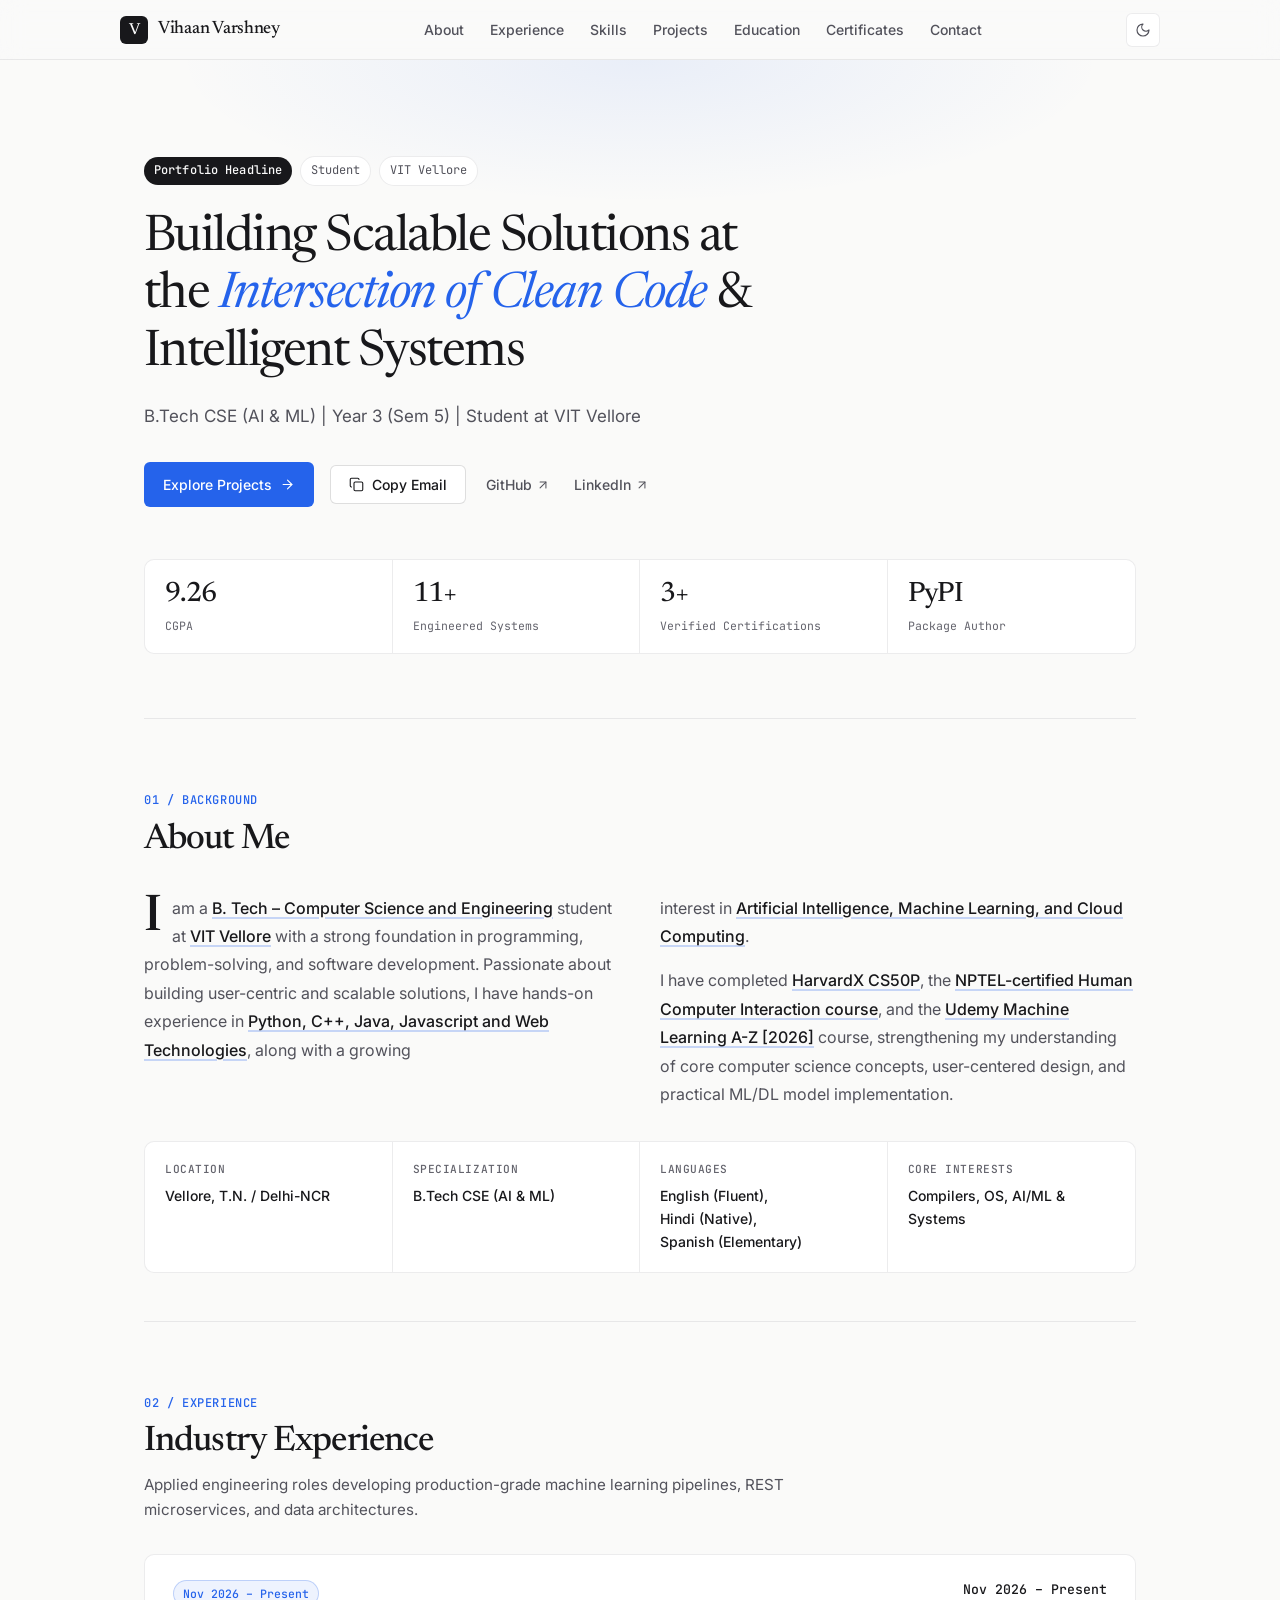
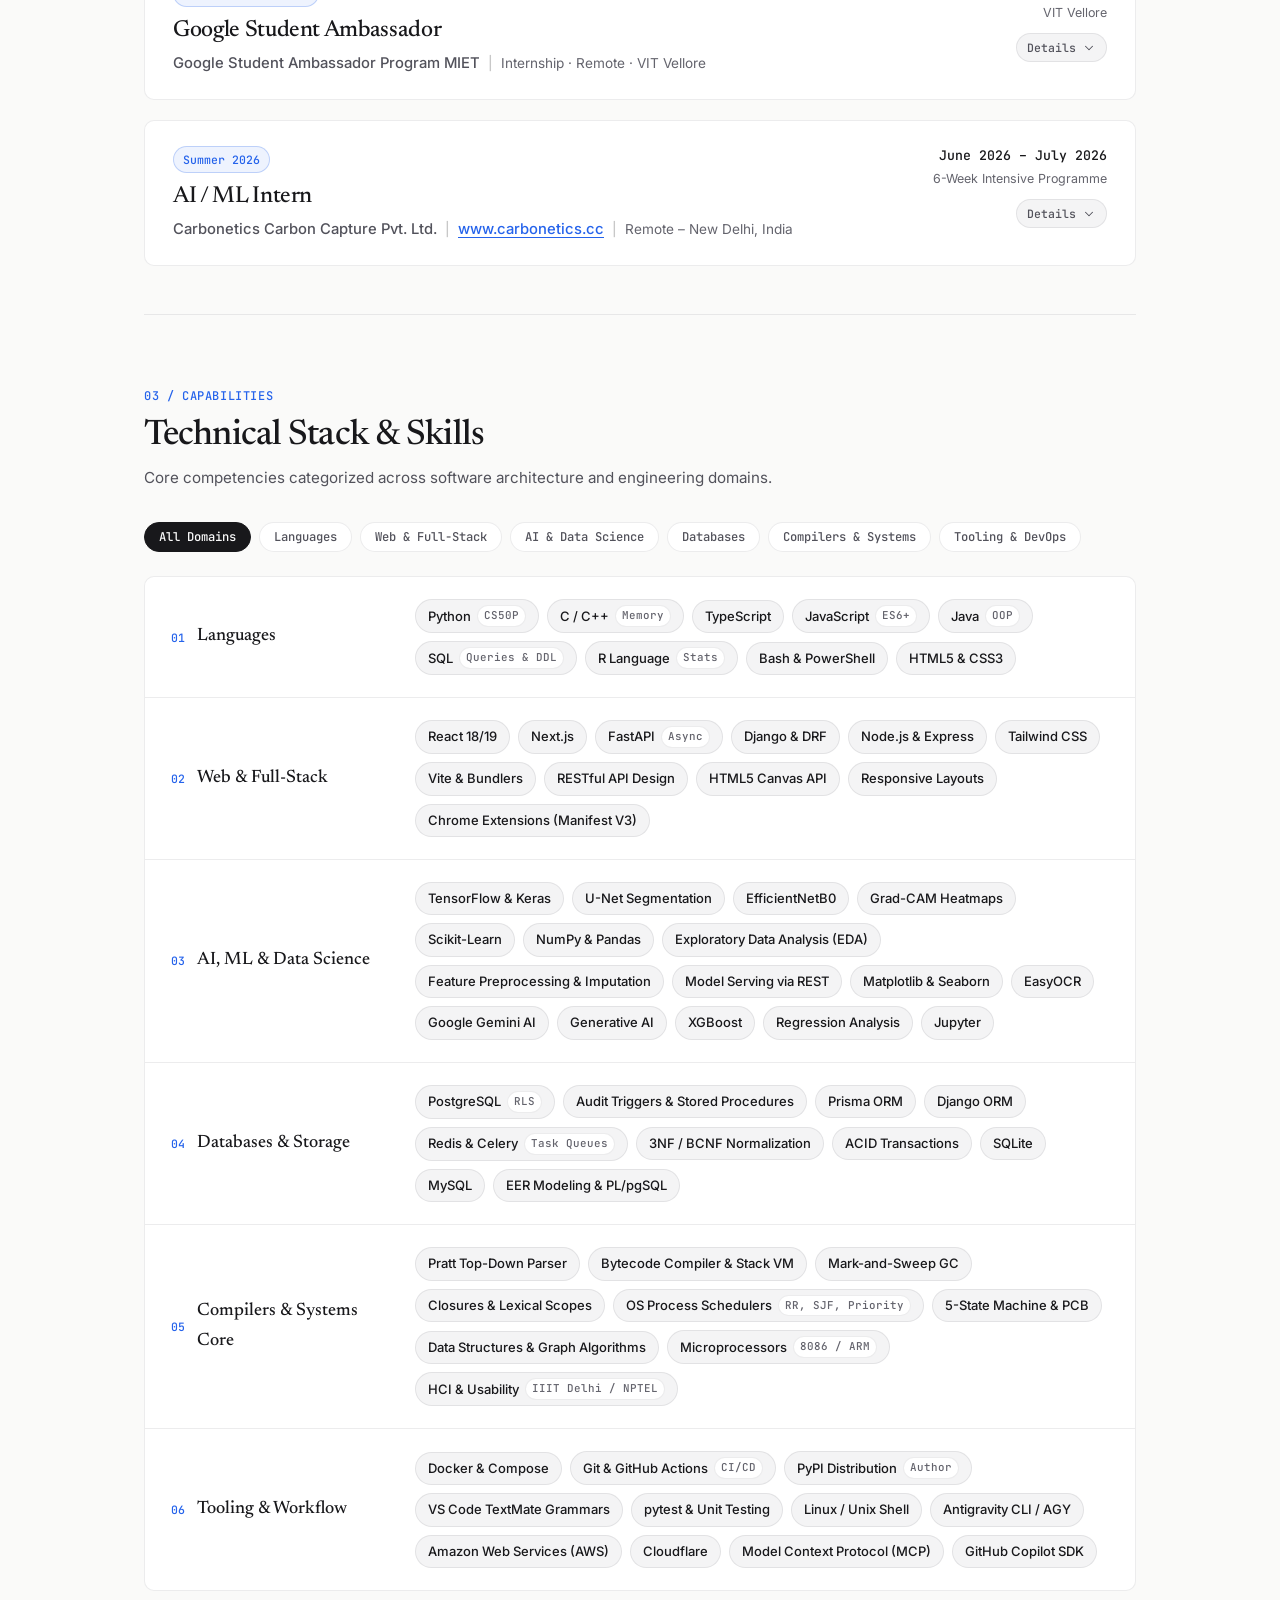
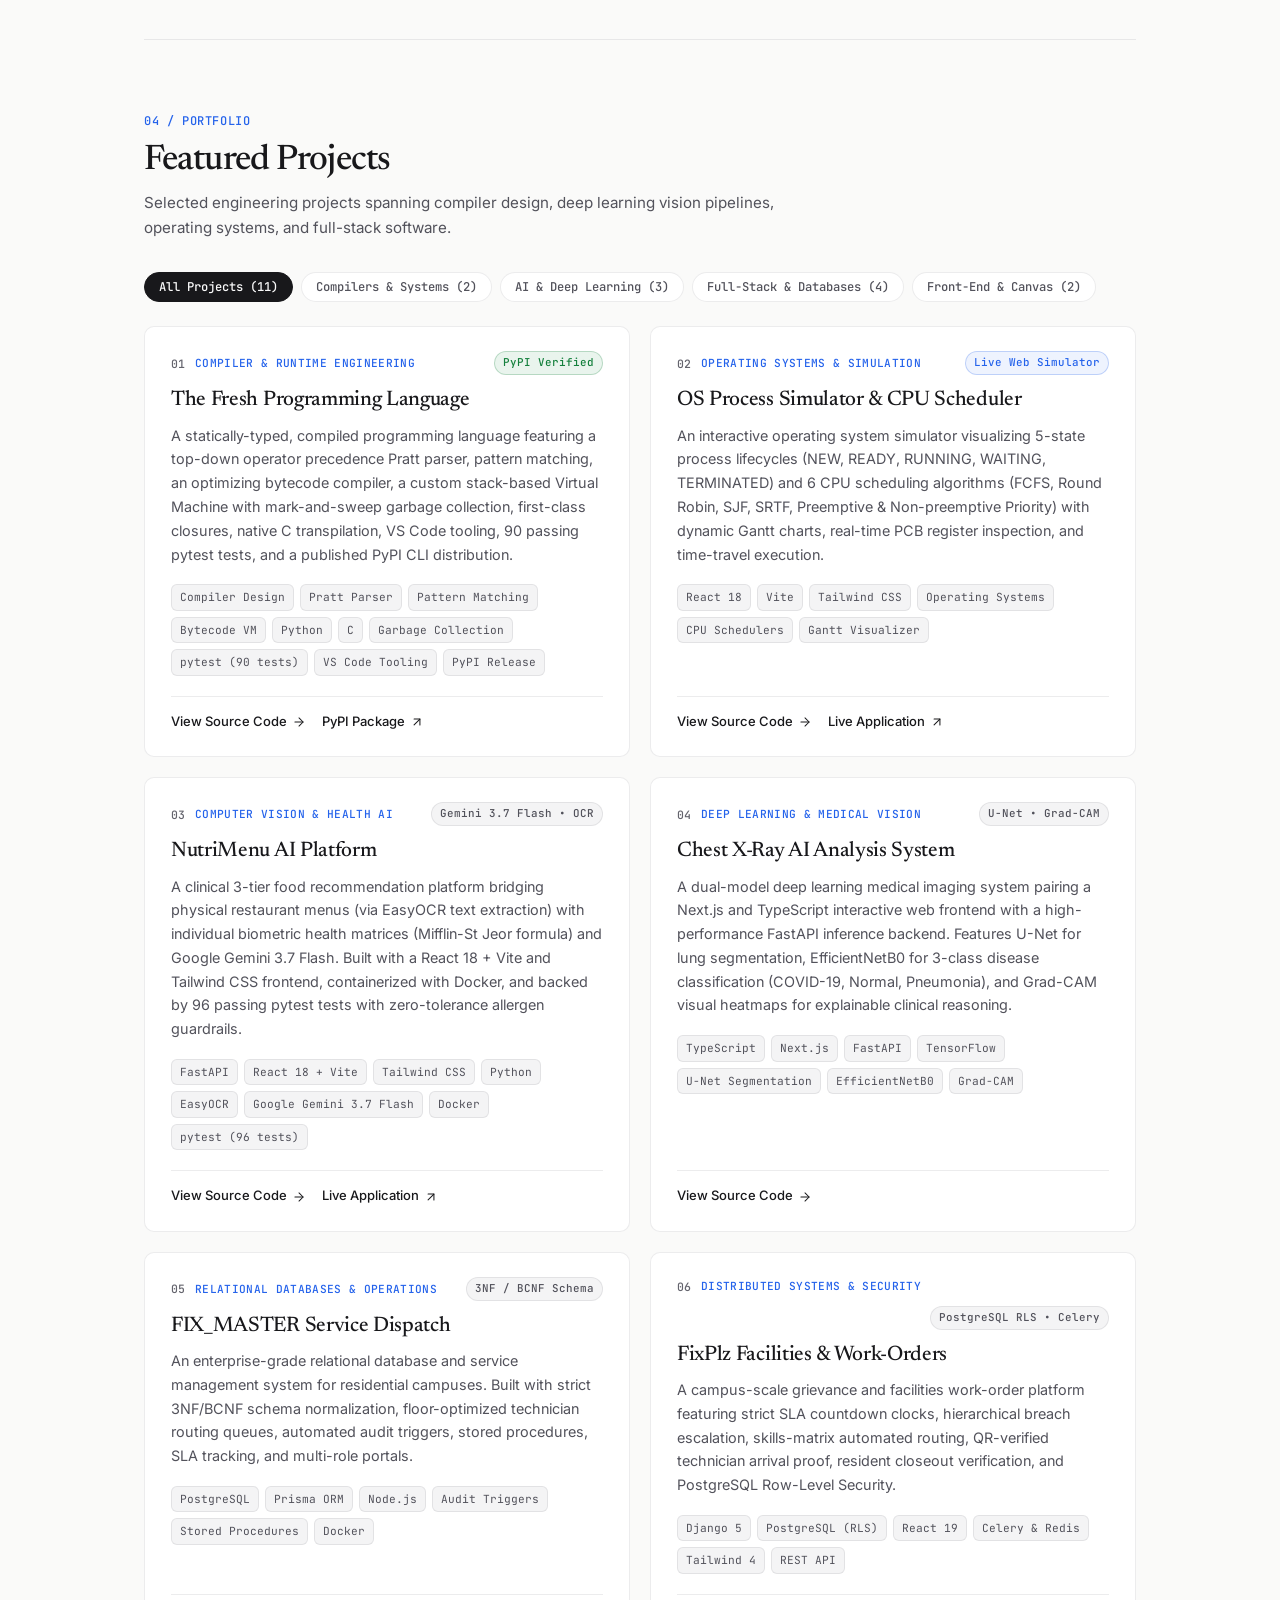
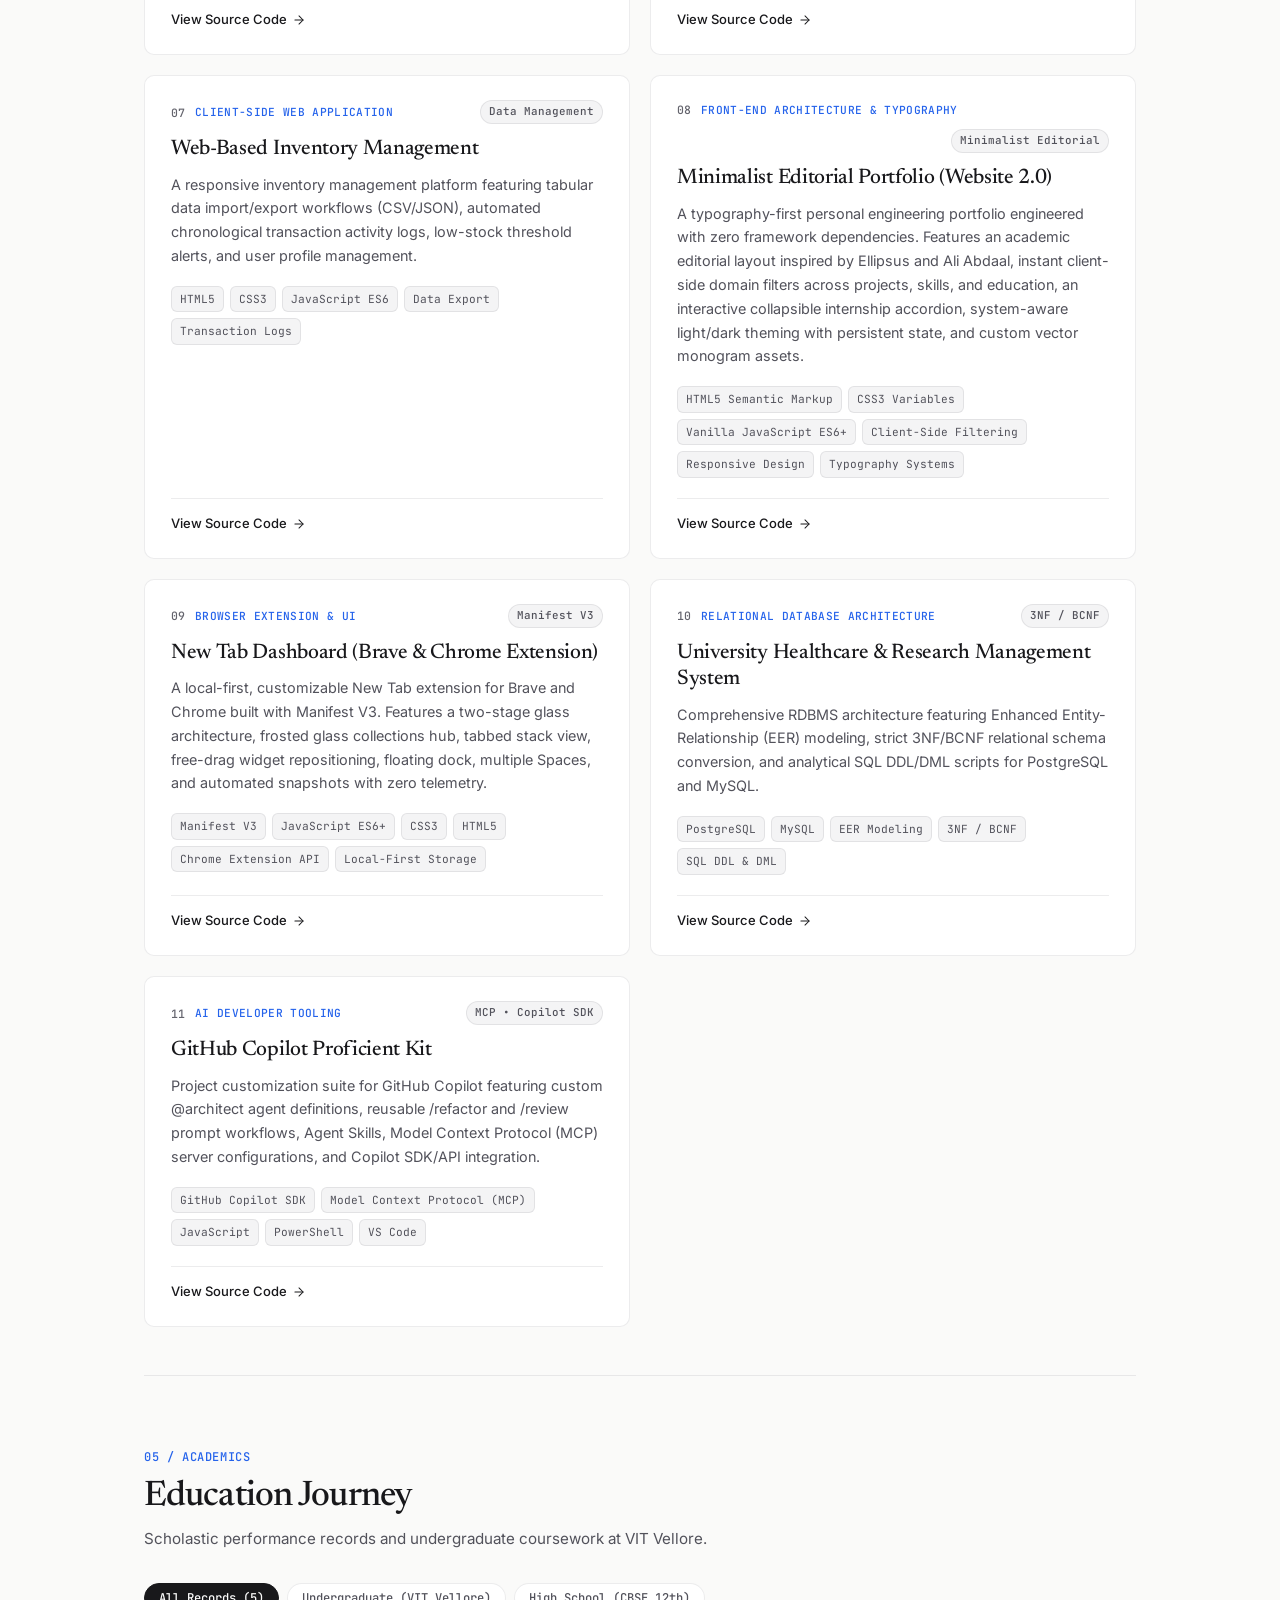
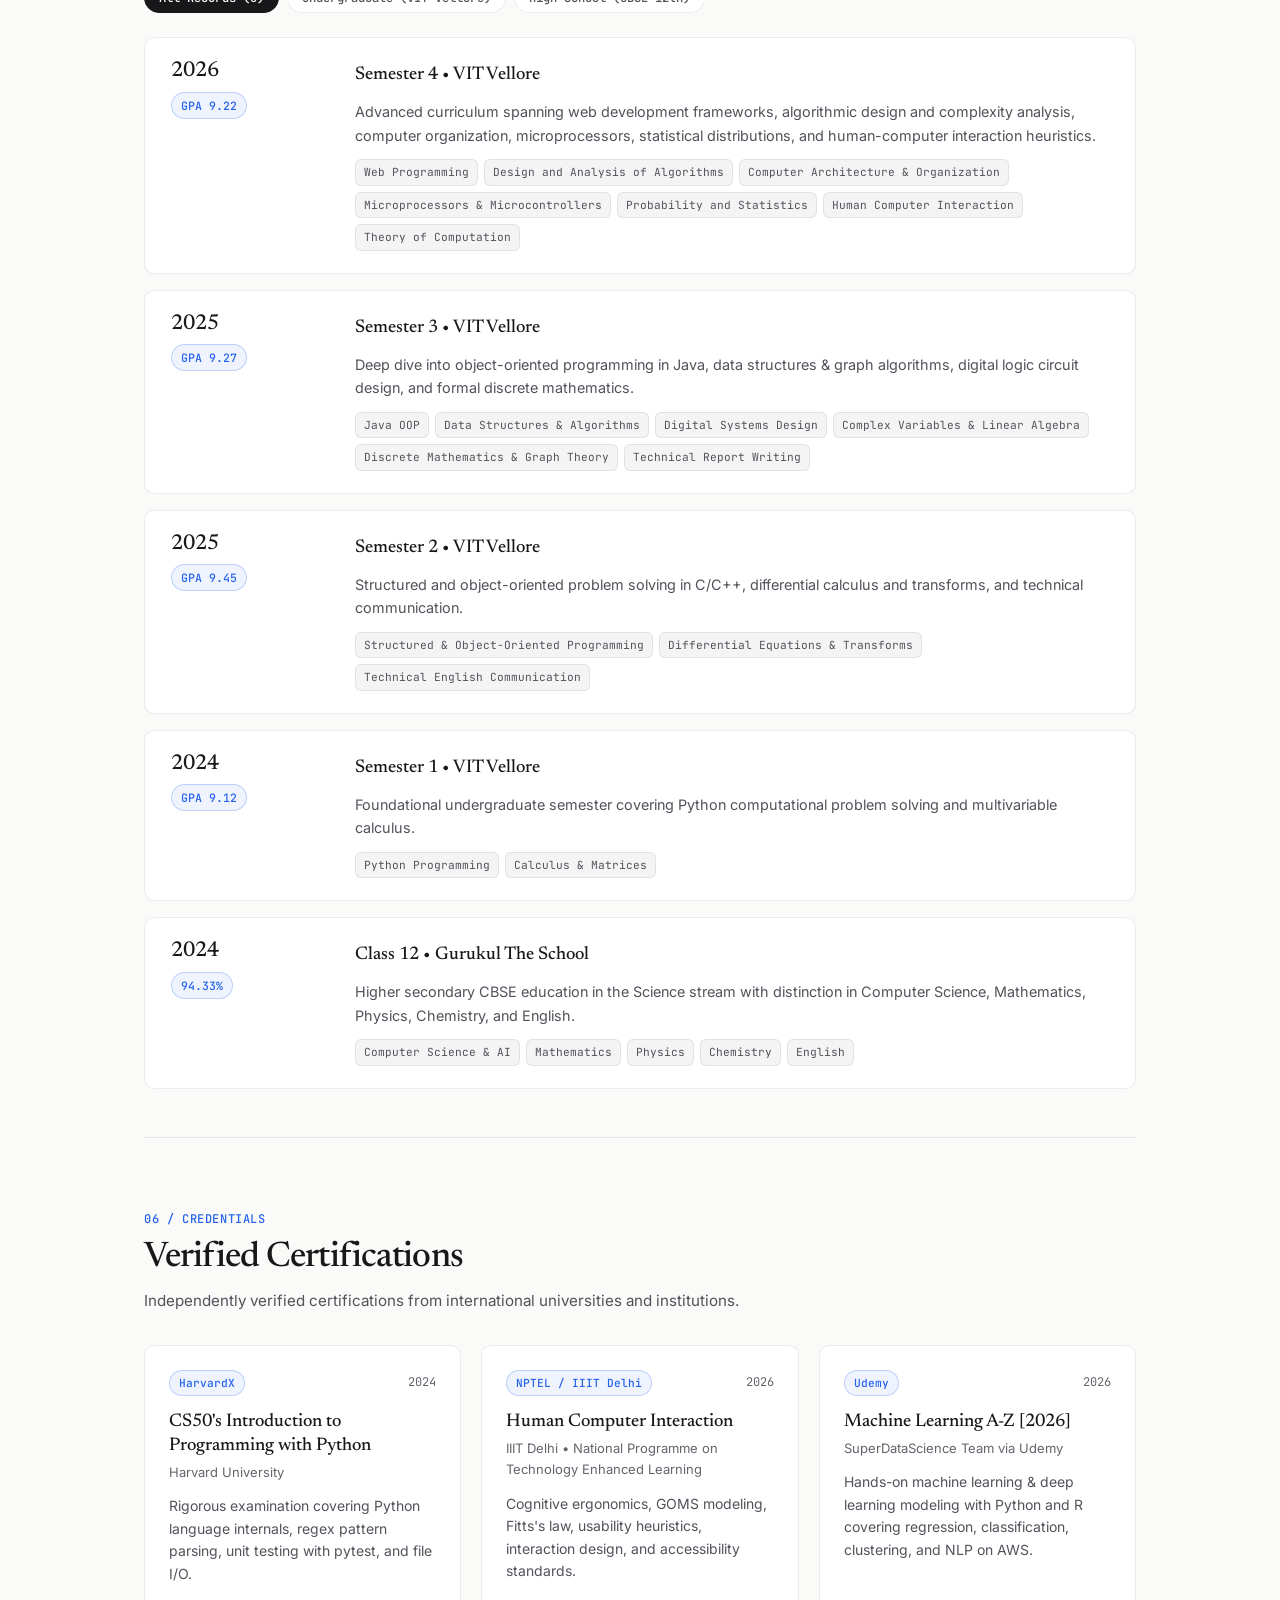
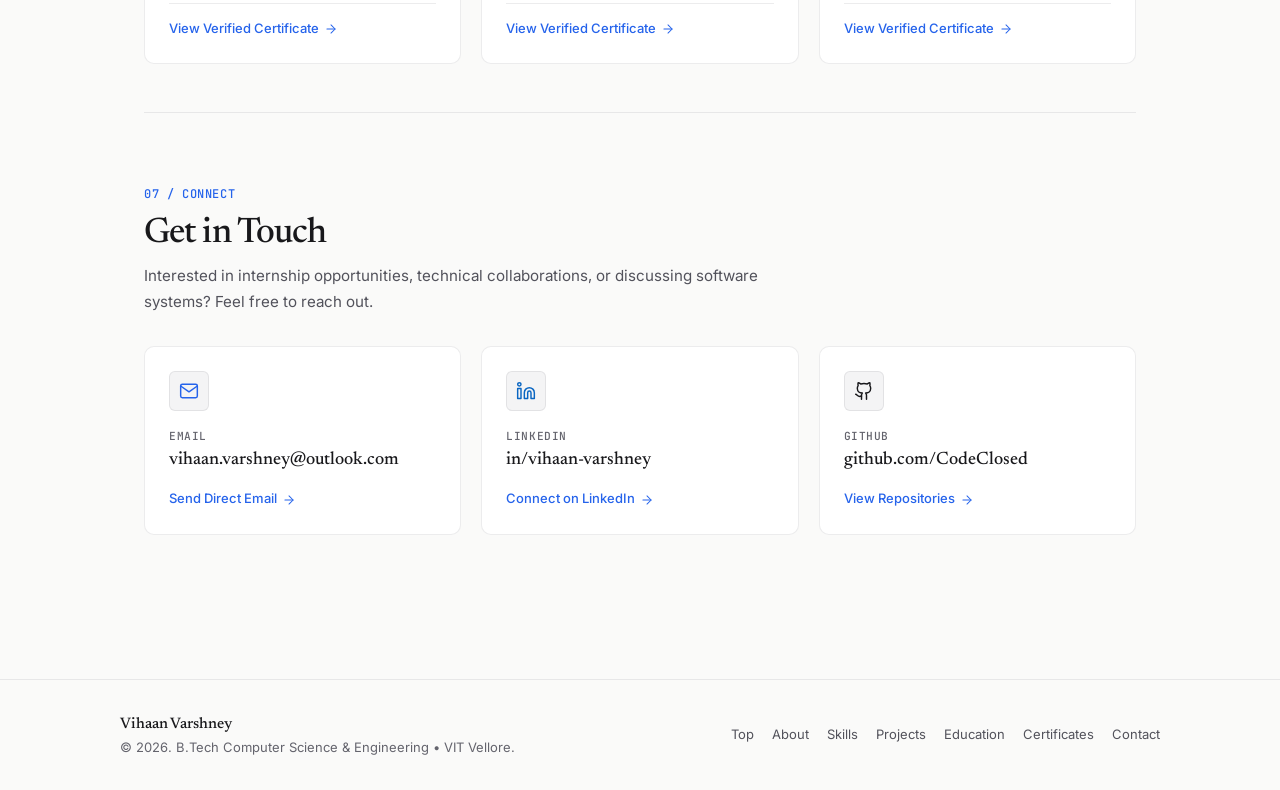
==== index.html @ 90eedfde "Update projects and skills from GitHub repository audit" ====
<!DOCTYPE html>
<html lang="en">

<head>
  <meta charset="UTF-8">
  <meta name="viewport" content="width=device-width, initial-scale=1.0">
  <title>Vihaan Varshney</title>
  <meta name="description"
    content="Personal portfolio of Vihaan Varshney, B.Tech CSE student at VIT Vellore. Highlighting compiler engineering, machine learning pipelines, operating system simulations, and full-stack software development.">
  <meta name="author" content="Vihaan Varshney">
  <meta name="theme-color" content="#fafaf9">
  <link rel="canonical" href="https://vihaanvarshney.com/">

  <!-- Open Graph / Twitter Metadata -->
  <meta property="og:type" content="website">
  <meta property="og:url" content="https://vihaanvarshney.com/">
  <meta property="og:site_name" content="Vihaan Varshney">
  <meta property="og:title" content="Vihaan Varshney">
  <meta property="og:description"
    content="Personal portfolio of Vihaan Varshney, B.Tech CSE student at VIT Vellore. Highlighting compiler engineering, machine learning pipelines, operating system simulations, and full-stack software development.">
  <meta name="twitter:card" content="summary">
  <meta name="twitter:title" content="Vihaan Varshney">
  <meta name="twitter:description"
    content="Personal portfolio of Vihaan Varshney, B.Tech CSE student at VIT Vellore. Highlighting compiler engineering, machine learning pipelines, operating system simulations, and full-stack software development.">

  <!-- Prevent theme flash before stylesheet loads -->
  <script>
    (function () {
      try {
        var saved = localStorage.getItem('vv_editorial_theme');
        var theme = saved || (window.matchMedia('(prefers-color-scheme: dark)').matches ? 'dark' : 'light');
        document.documentElement.setAttribute('data-theme', theme);
        var meta = document.querySelector('meta[name="theme-color"]');
        if (meta) meta.setAttribute('content', theme === 'dark' ? '#09090b' : '#fafaf9');
      } catch (e) {
        document.documentElement.setAttribute('data-theme', 'light');
      }
    })();
  </script>

  <!-- Preconnect to Google Fonts -->
  <link rel="preconnect" href="https://fonts.googleapis.com">
  <link rel="preconnect" href="https://fonts.gstatic.com" crossorigin>
  <link
    href="https://fonts.googleapis.com/css2?family=Inter:wght@400;500;600&family=JetBrains+Mono:wght@400;500&family=Newsreader:ital,opsz,wght@0,6..72,400..500;1,6..72,400&display=swap"
    rel="stylesheet">

  <link rel="icon" type="image/svg+xml" href="favicon/favicon.svg">
  <link rel="icon" type="image/x-icon" href="favicon/favicon.ico">
  <link rel="icon" type="image/png" sizes="32x32" href="favicon/favicon-32x32.png">
  <link rel="icon" type="image/png" sizes="16x16" href="favicon/favicon-16x16.png">
  <link rel="apple-touch-icon" href="favicon/apple-touch-icon.png">
  <link rel="manifest" href="favicon/site.webmanifest">

  <link rel="stylesheet" href="styles.css?v=3.0">

  <script type="application/ld+json">
    {
      "@context": "https://schema.org",
      "@type": "Person",
      "name": "Vihaan Varshney",
      "url": "https://vihaanvarshney.com/",
      "email": "mailto:vihaan.varshney@outlook.com",
      "affiliation": {
        "@type": "CollegeOrUniversity",
        "name": "VIT Vellore"
      },
      "sameAs": [
        "https://github.com/CodeClosed",
        "https://www.linkedin.com/in/vihaan-varshney/"
      ]
    }
  </script>

  <script src="script.js?v=3.0" defer></script>
</head>

<body>
  <a href="#main-content" class="skip-link">Skip to main content</a>

  <!-- Clean Editorial Header Navigation -->
  <header class="site-header">
    <div class="header-inner">
      <a href="#home" class="site-logo">
        <span class="logo-mark" aria-hidden="true">V</span>
        <span class="logo-name">Vihaan Varshney</span>
      </a>

      <nav class="site-nav" aria-label="Main Navigation">
        <ul class="nav-links">
          <li><a href="#about" class="nav-link">About</a></li>
          <li><a href="#experience" class="nav-link">Experience</a></li>
          <li><a href="#skills" class="nav-link">Skills</a></li>
          <li><a href="#projects" class="nav-link">Projects</a></li>
          <li><a href="#education" class="nav-link">Education</a></li>
          <li><a href="#certifications" class="nav-link">Certificates</a></li>
          <li><a href="#contact" class="nav-link">Contact</a></li>
        </ul>
      </nav>

      <div class="header-actions">
        <button id="themeToggle" type="button" class="theme-btn" aria-label="Toggle theme" aria-pressed="false" title="Toggle theme">
          <svg class="theme-icon sun-icon" width="16" height="16" viewBox="0 0 24 24" fill="none" stroke="currentColor" stroke-width="1.75" stroke-linecap="round" stroke-linejoin="round" aria-hidden="true">
            <circle cx="12" cy="12" r="4"></circle>
            <path d="M12 2v2"></path>
            <path d="M12 20v2"></path>
            <path d="m4.93 4.93 1.41 1.41"></path>
            <path d="m17.66 17.66 1.41 1.41"></path>
            <path d="M2 12h2"></path>
            <path d="M20 12h2"></path>
            <path d="m6.34 17.66-1.41 1.41"></path>
            <path d="m19.07 4.93-1.41 1.41"></path>
          </svg>
          <svg class="theme-icon moon-icon" width="16" height="16" viewBox="0 0 24 24" fill="none" stroke="currentColor" stroke-width="1.75" stroke-linecap="round" stroke-linejoin="round" aria-hidden="true">
            <path d="M12 3a6 6 0 0 0 9 9 9 9 0 1 1-9-9Z"></path>
          </svg>
        </button>
        <button id="mobileNavToggle" type="button" class="mobile-toggle" aria-label="Toggle navigation menu" aria-expanded="false" aria-controls="mobileMenu">
          <span aria-hidden="true"></span>
          <span aria-hidden="true"></span>
          <span aria-hidden="true"></span>
        </button>
      </div>
    </div>
  </header>

  <!-- Mobile Navigation Overlay -->
  <div id="mobileMenu" class="mobile-menu" aria-hidden="true" inert>
    <ul class="mobile-nav-list">
      <li><a href="#about" class="mobile-nav-link">About</a></li>
      <li><a href="#experience" class="mobile-nav-link">Experience</a></li>
      <li><a href="#skills" class="mobile-nav-link">Skills &amp; Technologies</a></li>
      <li><a href="#projects" class="mobile-nav-link">Featured Projects</a></li>
      <li><a href="#education" class="mobile-nav-link">Education Journey</a></li>
      <li><a href="#certifications" class="mobile-nav-link">Verified Certifications</a></li>
      <li><a href="#contact" class="mobile-nav-link">Contact &amp; Links</a></li>
    </ul>
    <div class="mobile-menu-cta">
      <a href="mailto:vihaan.varshney@outlook.com" class="btn-primary full-width">Email Vihaan</a>
    </div>
  </div>

  <main id="main-content" class="main-layout">

    <!-- ========================================= -->
    <!-- 1. HERO SECTION (Pure Editorial & Authoritative) -->
    <!-- ========================================= -->
    <section id="home" class="hero-section">
      <div class="hero-eyebrow">
        <span class="badge-accent">Portfolio Headline</span>
        <span class="badge-subtle">Student</span>
        <span class="badge-subtle">VIT Vellore</span>
      </div>

      <h1 class="hero-title">
        Building Scalable Solutions at the <em class="serif-highlight">Intersection of Clean Code</em> &amp; Intelligent Systems
      </h1>

      <p class="hero-lead">
        B.Tech CSE (AI &amp; ML) | Year 3 (Sem 5) | Student at VIT Vellore
      </p>

      <div class="hero-actions">
        <a href="#projects" class="btn-primary">
          <span>Explore Projects</span>
          <svg class="lucide-icon arrow" width="15" height="15" viewBox="0 0 24 24" fill="none" stroke="currentColor" stroke-width="1.75" stroke-linecap="round" stroke-linejoin="round" aria-hidden="true"><path d="M5 12h14"/><path d="m12 5 7 7-7 7"/></svg>
        </a>
        <button type="button" class="btn-secondary copy-email-btn" data-email="vihaan.varshney@outlook.com">
          <svg class="lucide-icon" width="15" height="15" viewBox="0 0 24 24" fill="none" stroke="currentColor" stroke-width="1.75" stroke-linecap="round" stroke-linejoin="round" aria-hidden="true"><rect width="14" height="14" x="8" y="8" rx="2" ry="2"/><path d="M4 16c-1.1 0-2-.9-2-2V4c0-1.1.9-2 2-2h10c1.1 0 2 .9 2 2"/></svg>
          <span>Copy Email</span>
        </button>
        <a href="https://github.com/CodeClosed" target="_blank" rel="noopener noreferrer" class="btn-link">
          <span>GitHub</span>
          <svg class="lucide-icon external-icon" width="14" height="14" viewBox="0 0 24 24" fill="none" stroke="currentColor" stroke-width="1.75" stroke-linecap="round" stroke-linejoin="round" aria-hidden="true"><path d="M7 7h10v10"/><path d="M7 17 17 7"/></svg>
        </a>
        <a href="https://www.linkedin.com/in/vihaan-varshney/" target="_blank" rel="noopener noreferrer" class="btn-link">
          <span>LinkedIn</span>
          <svg class="lucide-icon external-icon" width="14" height="14" viewBox="0 0 24 24" fill="none" stroke="currentColor" stroke-width="1.75" stroke-linecap="round" stroke-linejoin="round" aria-hidden="true"><path d="M7 7h10v10"/><path d="M7 17 17 7"/></svg>
        </a>
      </div>

      <!-- Clean Highlight Metrics -->
      <div class="hero-metrics-bar">
        <div class="metric-item">
          <div class="metric-value">9.26</div>
          <div class="metric-label">CGPA</div>
        </div>
        <div class="metric-item">
          <div class="metric-value">11+</div>
          <div class="metric-label">Engineered Systems</div>
        </div>
        <div class="metric-item">
          <div class="metric-value">3+</div>
          <div class="metric-label">Verified Certifications</div>
        </div>
        <div class="metric-item">
          <div class="metric-value">PyPI</div>
          <div class="metric-label">Package Author</div>
        </div>
      </div>
    </section>

    <!-- ========================================= -->
    <!-- 2. ABOUT & BACKGROUND -->
    <!-- ========================================= -->
    <section id="about" class="content-section">
      <div class="section-heading-group">
        <div class="section-tag">01 / Background</div>
        <h2 class="section-heading">About Me</h2>
      </div>

      <div class="about-editorial-columns">
        <div class="editorial-col">
          <p>
            <span class="drop-cap">I</span> am a <span class="editorial-highlight">B. Tech &ndash; Computer Science and Engineering</span> student at <span class="editorial-highlight">VIT Vellore</span> with a strong foundation in programming, problem-solving, and software development. Passionate about building user-centric and scalable solutions, I have hands-on experience in <span class="editorial-highlight">Python, C++, Java, Javascript and Web Technologies</span>, along with a growing
          </p>
        </div>
        <div class="editorial-col">
          <p>
            interest in <span class="editorial-highlight">Artificial Intelligence, Machine Learning, and Cloud Computing</span>.
          </p>
          <p>
            I have completed <span class="editorial-highlight">HarvardX CS50P</span>, the <span class="editorial-highlight">NPTEL-certified Human Computer Interaction course</span>, and the <span class="editorial-highlight">Udemy Machine Learning A-Z [2026]</span> course, strengthening my understanding of core computer science concepts, user-centered design, and practical ML/DL model implementation.
          </p>
        </div>
      </div>

      <div class="about-dossier-row">
        <dl class="about-dossier-grid">
          <div class="dossier-entry">
            <dt>Location</dt>
            <dd>Vellore, T.N. / Delhi-NCR</dd>
          </div>
          <div class="dossier-entry">
            <dt>Specialization</dt>
            <dd>B.Tech CSE (AI &amp; ML)</dd>
          </div>
          <div class="dossier-entry">
            <dt>Languages</dt>
            <dd>English (Fluent), <span class="nowrap-text">Hindi&nbsp;(Native)</span>, <span class="nowrap-text">Spanish&nbsp;(Elementary)</span></dd>
          </div>
          <div class="dossier-entry">
            <dt>Core Interests</dt>
            <dd>Compilers, OS, AI/ML &amp; Systems</dd>
          </div>
        </dl>
      </div>
    </section>

    <!-- ========================================= -->
    <!-- 3. INDUSTRY EXPERIENCE -->
    <!-- ========================================= -->
    <section id="experience" class="content-section">
      <div class="section-heading-group">
        <div class="section-tag">02 / Experience</div>
        <h2 class="section-heading">Industry Experience</h2>
        <p class="section-subheading">Applied engineering roles developing production-grade machine learning pipelines, REST microservices, and data architectures.</p>
      </div>

      <div class="experience-editorial-list">
        <details class="experience-accordion">
          <summary class="exp-accordion-header">
            <div class="exp-header-main">
              <div class="exp-role-meta">
                <span class="exp-badge">Nov 2026 &ndash; Present</span>
                <h3 class="exp-title">Google Student Ambassador</h3>
                <div class="exp-company">
                  <span>Google Student Ambassador Program MIET</span>
                  <span class="exp-sep" aria-hidden="true">|</span>
                  <span class="exp-location">Internship &middot; Remote &middot; VIT Vellore</span>
                </div>
              </div>
              <div class="exp-meta-right">
                <div class="exp-period">
                  <span class="period-dates">Nov 2026 &ndash; Present</span>
                  <span class="period-duration">VIT Vellore</span>
                </div>
                <div class="exp-toggle-indicator" aria-hidden="true">
                  <span class="toggle-text">Details</span>
                  <svg class="lucide-icon toggle-icon" width="14" height="14" viewBox="0 0 24 24" fill="none" stroke="currentColor" stroke-width="1.75" stroke-linecap="round" stroke-linejoin="round"><path d="m6 9 6 6 6-6"/></svg>
                </div>
              </div>
            </div>
          </summary>

          <div class="exp-accordion-body">
            <p class="exp-summary">
              Selected as a Google Student Ambassador for 2026, representing Google and its Gemini ecosystem at VIT Vellore as part of Google's nationwide student-leader community.
            </p>
            <ul class="exp-highlights-list">
              <li>Represent Google and its Gemini ecosystem at VIT Vellore.</li>
              <li>Promote awareness and adoption of AI technologies among students.</li>
              <li>Engage with the campus community through technology initiatives and program activities.</li>
              <li>Explore and showcase the potential of Google's AI tools and emerging technologies.</li>
              <li>Connect with fellow student ambassadors and contribute to a growing AI-driven student community.</li>
            </ul>

            <div class="exp-tech-stack">
              <span class="stack-tag">Artificial Intelligence (AI)</span>
              <span class="stack-tag">Generative AI</span>
              <span class="stack-tag">Leadership</span>
              <span class="stack-tag">Community Building</span>
              <span class="stack-tag">Communication</span>
            </div>
          </div>
        </details>

        <details class="experience-accordion">
          <summary class="exp-accordion-header">
            <div class="exp-header-main">
              <div class="exp-role-meta">
                <span class="exp-badge">Summer 2026</span>
                <h3 class="exp-title">AI / ML Intern</h3>
                <div class="exp-company">
                  <span>Carbonetics Carbon Capture Pvt. Ltd.</span>
                  <span class="exp-sep" aria-hidden="true">|</span>
                  <a href="https://www.carbonetics.cc" target="_blank" rel="noopener noreferrer">www.carbonetics.cc</a>
                  <span class="exp-sep" aria-hidden="true">|</span>
                  <span class="exp-location">Remote &ndash; New Delhi, India</span>
                </div>
              </div>
              <div class="exp-meta-right">
                <div class="exp-period">
                  <span class="period-dates">June 2026 &ndash; July 2026</span>
                  <span class="period-duration">6-Week Intensive Programme</span>
                </div>
                <div class="exp-toggle-indicator" aria-hidden="true">
                  <span class="toggle-text">Details</span>
                  <svg class="lucide-icon toggle-icon" width="14" height="14" viewBox="0 0 24 24" fill="none" stroke="currentColor" stroke-width="1.75" stroke-linecap="round" stroke-linejoin="round"><path d="m6 9 6 6 6-6"/></svg>
                </div>
              </div>
            </div>
          </summary>

          <div class="exp-accordion-body">
            <p class="exp-summary">
              Developed end-to-end applied machine learning pipelines for industrial carbon capture use cases. Managed complete workflows spanning raw data ingestion, exploratory data analysis (EDA), model architecture selection, evaluation metrics, and deployment of trained models as REST API inference endpoints.
            </p>
            <ul class="exp-highlights-list">
              <li>Built and optimized end-to-end ML training and preprocessing pipelines across multiple heterogeneous industrial datasets.</li>
              <li>Engineered practical solutions for real-world data quality challenges, missing value imputation, and feature transformations.</li>
              <li>Integrated trained machine learning models into high-performance REST APIs for seamless downstream service consumption.</li>
              <li>Maintained a documented, version-controlled weekly codebase culminating in a comprehensive technical presentation to company leadership.</li>
            </ul>

            <div class="exp-tech-stack">
              <span class="stack-tag">Python</span>
              <span class="stack-tag">Machine Learning</span>
              <span class="stack-tag">REST API Integration</span>
              <span class="stack-tag">NumPy &amp; Pandas</span>
              <span class="stack-tag">Exploratory Data Analysis</span>
              <span class="stack-tag">Model Deployment</span>
              <span class="stack-tag">Git Version Control</span>
            </div>

            <div class="exp-footer-links">
              <a href="https://github.com/CodeClosed/Carbonetics_internship_weekly_codes" target="_blank" rel="noopener noreferrer" class="link-action">
                <span>View Weekly Codes Repository (GitHub)</span>
                <span class="arrow" aria-hidden="true"><svg class="lucide-icon" width="14" height="14" viewBox="0 0 24 24" fill="none" stroke="currentColor" stroke-width="1.75" stroke-linecap="round" stroke-linejoin="round"><path d="M5 12h14"/><path d="m12 5 7 7-7 7"/></svg></span>
              </a>
              <span class="cert-reference">Verified Certificate Ref: <strong>CERT-09</strong> (Signed by Yash Agarwal, CEO &amp; Co-Founder)</span>
            </div>
          </div>
        </details>
      </div>
    </section>

    <!-- ========================================= -->
    <!-- 4. TECHNICAL SKILLS BLUEPRINT -->
    <!-- ========================================= -->
    <section id="skills" class="content-section">
      <div class="section-heading-group">
        <div class="section-tag">03 / Capabilities</div>
        <h2 class="section-heading">Technical Stack &amp; Skills</h2>
        <p class="section-subheading">Core competencies categorized across software architecture and engineering domains.</p>
      </div>

      <div class="filter-pills-bar" data-filter-group="skills" role="group" aria-label="Filter skills by domain">
        <button type="button" class="filter-pill-btn active" data-filter="all" aria-pressed="true">All Domains</button>
        <button type="button" class="filter-pill-btn" data-filter="languages" aria-pressed="false">Languages</button>
        <button type="button" class="filter-pill-btn" data-filter="web" aria-pressed="false">Web &amp; Full-Stack</button>
        <button type="button" class="filter-pill-btn" data-filter="ai" aria-pressed="false">AI &amp; Data Science</button>
        <button type="button" class="filter-pill-btn" data-filter="databases" aria-pressed="false">Databases</button>
        <button type="button" class="filter-pill-btn" data-filter="compilers" aria-pressed="false">Compilers &amp; Systems</button>
        <button type="button" class="filter-pill-btn" data-filter="tooling" aria-pressed="false">Tooling &amp; DevOps</button>
      </div>

      <div class="skills-cloud-layout">

        <!-- 1. Languages -->
        <div class="skill-category-row" data-category="languages">
          <div class="category-meta">
            <span class="category-index">01</span>
            <h3 class="category-name">Languages</h3>
          </div>
          <div class="pill-cloud">
            <span class="skill-pill">Python <small>CS50P</small></span>
            <span class="skill-pill">C / C++ <small>Memory</small></span>
            <span class="skill-pill">TypeScript</span>
            <span class="skill-pill">JavaScript <small>ES6+</small></span>
            <span class="skill-pill">Java <small>OOP</small></span>
            <span class="skill-pill">SQL <small>Queries &amp; DDL</small></span>
            <span class="skill-pill">R Language <small>Stats</small></span>
            <span class="skill-pill">Bash &amp; PowerShell</span>
            <span class="skill-pill">HTML5 &amp; CSS3</span>
          </div>
        </div>

        <!-- 2. Full-Stack Web -->
        <div class="skill-category-row" data-category="web">
          <div class="category-meta">
            <span class="category-index">02</span>
            <h3 class="category-name">Web &amp; Full-Stack</h3>
          </div>
          <div class="pill-cloud">
            <span class="skill-pill">React 18/19</span>
            <span class="skill-pill">Next.js</span>
            <span class="skill-pill">FastAPI <small>Async</small></span>
            <span class="skill-pill">Django &amp; DRF</span>
            <span class="skill-pill">Node.js &amp; Express</span>
            <span class="skill-pill">Tailwind CSS</span>
            <span class="skill-pill">Vite &amp; Bundlers</span>
            <span class="skill-pill">RESTful API Design</span>
            <span class="skill-pill">HTML5 Canvas API</span>
            <span class="skill-pill">Responsive Layouts</span>
            <span class="skill-pill">Chrome Extensions (Manifest V3)</span>
          </div>
        </div>

        <!-- 3. AI, ML & Data Science -->
        <div class="skill-category-row" data-category="ai">
          <div class="category-meta">
            <span class="category-index">03</span>
            <h3 class="category-name">AI, ML &amp; Data Science</h3>
          </div>
          <div class="pill-cloud">
            <span class="skill-pill">TensorFlow &amp; Keras</span>
            <span class="skill-pill">U-Net Segmentation</span>
            <span class="skill-pill">EfficientNetB0</span>
            <span class="skill-pill">Grad-CAM Heatmaps</span>
            <span class="skill-pill">Scikit-Learn</span>
            <span class="skill-pill">NumPy &amp; Pandas</span>
            <span class="skill-pill">Exploratory Data Analysis (EDA)</span>
            <span class="skill-pill">Feature Preprocessing &amp; Imputation</span>
            <span class="skill-pill">Model Serving via REST</span>
            <span class="skill-pill">Matplotlib &amp; Seaborn</span>
            <span class="skill-pill">EasyOCR</span>
            <span class="skill-pill">Google Gemini AI</span>
            <span class="skill-pill">Generative AI</span>
            <span class="skill-pill">XGBoost</span>
            <span class="skill-pill">Regression Analysis</span>
            <span class="skill-pill">Jupyter</span>
          </div>
        </div>

        <!-- 4. Databases & Systems Storage -->
        <div class="skill-category-row" data-category="databases">
          <div class="category-meta">
            <span class="category-index">04</span>
            <h3 class="category-name">Databases &amp; Storage</h3>
          </div>
          <div class="pill-cloud">
            <span class="skill-pill">PostgreSQL <small>RLS</small></span>
            <span class="skill-pill">Audit Triggers &amp; Stored Procedures</span>
            <span class="skill-pill">Prisma ORM</span>
            <span class="skill-pill">Django ORM</span>
            <span class="skill-pill">Redis &amp; Celery <small>Task Queues</small></span>
            <span class="skill-pill">3NF / BCNF Normalization</span>
            <span class="skill-pill">ACID Transactions</span>
            <span class="skill-pill">SQLite</span>
            <span class="skill-pill">MySQL</span>
            <span class="skill-pill">EER Modeling &amp; PL/pgSQL</span>
          </div>
        </div>

        <!-- 5. Compilers, Kernel & Core CS -->
        <div class="skill-category-row" data-category="compilers">
          <div class="category-meta">
            <span class="category-index">05</span>
            <h3 class="category-name">Compilers &amp; Systems Core</h3>
          </div>
          <div class="pill-cloud">
            <span class="skill-pill">Pratt Top-Down Parser</span>
            <span class="skill-pill">Bytecode Compiler &amp; Stack VM</span>
            <span class="skill-pill">Mark-and-Sweep GC</span>
            <span class="skill-pill">Closures &amp; Lexical Scopes</span>
            <span class="skill-pill">OS Process Schedulers <small>RR, SJF, Priority</small></span>
            <span class="skill-pill">5-State Machine &amp; PCB</span>
            <span class="skill-pill">Data Structures &amp; Graph Algorithms</span>
            <span class="skill-pill">Microprocessors <small>8086 / ARM</small></span>
            <span class="skill-pill">HCI &amp; Usability <small>IIIT Delhi / NPTEL</small></span>
          </div>
        </div>

        <!-- 6. Tooling, DevOps & Workflow -->
        <div class="skill-category-row" data-category="tooling">
          <div class="category-meta">
            <span class="category-index">06</span>
            <h3 class="category-name">Tooling &amp; Workflow</h3>
          </div>
          <div class="pill-cloud">
            <span class="skill-pill">Docker &amp; Compose</span>
            <span class="skill-pill">Git &amp; GitHub Actions <small>CI/CD</small></span>
            <span class="skill-pill">PyPI Distribution <small>Author</small></span>
            <span class="skill-pill">VS Code TextMate Grammars</span>
            <span class="skill-pill">pytest &amp; Unit Testing</span>
            <span class="skill-pill">Linux / Unix Shell</span>
            <span class="skill-pill">Antigravity CLI / AGY</span>
            <span class="skill-pill">Amazon Web Services (AWS)</span>
            <span class="skill-pill">Cloudflare</span>
            <span class="skill-pill">Model Context Protocol (MCP)</span>
            <span class="skill-pill">GitHub Copilot SDK</span>
          </div>
        </div>

      </div>
    </section>

    <!-- ========================================= -->
    <!-- 5. FEATURED ENGINEERING PROJECTS -->
    <!-- ========================================= -->
    <section id="projects" class="content-section">
      <div class="section-heading-group">
        <div class="section-tag">04 / Portfolio</div>
        <h2 class="section-heading">Featured Projects</h2>
        <p class="section-subheading">Selected engineering projects spanning compiler design, deep learning vision pipelines, operating systems, and full-stack software.</p>
      </div>

      <div class="filter-pills-bar" data-filter-group="projects" role="group" aria-label="Filter projects by domain">
        <button type="button" class="filter-pill-btn active" data-filter="all" aria-pressed="true">All Projects (11)</button>
        <button type="button" class="filter-pill-btn" data-filter="compilers" aria-pressed="false">Compilers &amp; Systems (2)</button>
        <button type="button" class="filter-pill-btn" data-filter="ai" aria-pressed="false">AI &amp; Deep Learning (3)</button>
        <button type="button" class="filter-pill-btn" data-filter="fullstack" aria-pressed="false">Full-Stack &amp; Databases (4)</button>
        <button type="button" class="filter-pill-btn" data-filter="frontend" aria-pressed="false">Front-End &amp; Canvas (2)</button>
      </div>

      <div class="projects-editorial-list">

        <!-- Project 1: Fresh Lang -->
        <article class="project-editorial-item" data-category="compilers">
          <div class="project-meta-row">
            <span class="project-index">01</span>
            <span class="project-category">Compiler &amp; Runtime Engineering</span>
            <span class="badge-pill pill-green">PyPI Verified</span>
          </div>
          <h3 class="project-title">The Fresh Programming Language</h3>
          <p class="project-description">
            A statically-typed, compiled programming language featuring a top-down operator precedence Pratt parser, pattern matching, an optimizing bytecode compiler, a custom stack-based Virtual Machine with mark-and-sweep garbage collection, first-class closures, native C transpilation, VS Code tooling, 90 passing pytest tests, and a published PyPI CLI distribution.
          </p>
          <div class="project-stack">
            <span class="stack-tag">Compiler Design</span>
            <span class="stack-tag">Pratt Parser</span>
            <span class="stack-tag">Pattern Matching</span>
            <span class="stack-tag">Bytecode VM</span>
            <span class="stack-tag">Python</span>
            <span class="stack-tag">C</span>
            <span class="stack-tag">Garbage Collection</span>
            <span class="stack-tag">pytest (90 tests)</span>
            <span class="stack-tag">VS Code Tooling</span>
            <span class="stack-tag">PyPI Release</span>
          </div>
          <div class="project-links">
            <a href="https://github.com/CodeClosed/fresh-lang" target="_blank" rel="noopener noreferrer" class="link-action">
              <span>View Source Code</span>
              <span class="arrow" aria-hidden="true"><svg class="lucide-icon" width="14" height="14" viewBox="0 0 24 24" fill="none" stroke="currentColor" stroke-width="1.75" stroke-linecap="round" stroke-linejoin="round"><path d="M5 12h14"/><path d="m12 5 7 7-7 7"/></svg></span>
            </a>
            <a href="https://pypi.org/project/fresh-lang/" target="_blank" rel="noopener noreferrer" class="link-action">
              <span>PyPI Package</span>
              <span class="external-icon" aria-hidden="true"><svg class="lucide-icon" width="14" height="14" viewBox="0 0 24 24" fill="none" stroke="currentColor" stroke-width="1.75" stroke-linecap="round" stroke-linejoin="round"><path d="M7 7h10v10"/><path d="M7 17 17 7"/></svg></span>
            </a>
          </div>
        </article>

        <!-- Project 2: OS Simulator -->
        <article class="project-editorial-item" data-category="compilers">
          <div class="project-meta-row">
            <span class="project-index">02</span>
            <span class="project-category">Operating Systems &amp; Simulation</span>
            <span class="badge-pill pill-blue">Live Web Simulator</span>
          </div>
          <h3 class="project-title">OS Process Simulator &amp; CPU Scheduler</h3>
          <p class="project-description">
            An interactive operating system simulator visualizing 5-state process lifecycles (NEW, READY, RUNNING, WAITING, TERMINATED) and 6 CPU scheduling algorithms (FCFS, Round Robin, SJF, SRTF, Preemptive &amp; Non-preemptive Priority) with dynamic Gantt charts, real-time PCB register inspection, and time-travel execution.
          </p>
          <div class="project-stack">
            <span class="stack-tag">React 18</span>
            <span class="stack-tag">Vite</span>
            <span class="stack-tag">Tailwind CSS</span>
            <span class="stack-tag">Operating Systems</span>
            <span class="stack-tag">CPU Schedulers</span>
            <span class="stack-tag">Gantt Visualizer</span>
          </div>
          <div class="project-links">
            <a href="https://github.com/CodeClosed/OS-Project-PCB-State" target="_blank" rel="noopener noreferrer" class="link-action">
              <span>View Source Code</span>
              <span class="arrow" aria-hidden="true"><svg class="lucide-icon" width="14" height="14" viewBox="0 0 24 24" fill="none" stroke="currentColor" stroke-width="1.75" stroke-linecap="round" stroke-linejoin="round"><path d="M5 12h14"/><path d="m12 5 7 7-7 7"/></svg></span>
            </a>
            <a href="https://os-project-pcb-state.vercel.app" target="_blank" rel="noopener noreferrer" class="link-action">
              <span>Live Application</span>
              <span class="external-icon" aria-hidden="true"><svg class="lucide-icon" width="14" height="14" viewBox="0 0 24 24" fill="none" stroke="currentColor" stroke-width="1.75" stroke-linecap="round" stroke-linejoin="round"><path d="M7 7h10v10"/><path d="M7 17 17 7"/></svg></span>
            </a>
          </div>
        </article>

        <!-- Project 3: NutriMenu AI -->
        <article class="project-editorial-item" data-category="ai">
          <div class="project-meta-row">
            <span class="project-index">03</span>
            <span class="project-category">Computer Vision &amp; Health AI</span>
            <span class="badge-pill">Gemini 3.7 Flash &bull; OCR</span>
          </div>
          <h3 class="project-title">NutriMenu AI Platform</h3>
          <p class="project-description">
            A clinical 3-tier food recommendation platform bridging physical restaurant menus (via EasyOCR text extraction) with individual biometric health matrices (Mifflin-St Jeor formula) and Google Gemini 3.7 Flash. Built with a React 18 + Vite and Tailwind CSS frontend, containerized with Docker, and backed by 96 passing pytest tests with zero-tolerance allergen guardrails.
          </p>
          <div class="project-stack">
            <span class="stack-tag">FastAPI</span>
            <span class="stack-tag">React 18 + Vite</span>
            <span class="stack-tag">Tailwind CSS</span>
            <span class="stack-tag">Python</span>
            <span class="stack-tag">EasyOCR</span>
            <span class="stack-tag">Google Gemini 3.7 Flash</span>
            <span class="stack-tag">Docker</span>
            <span class="stack-tag">pytest (96 tests)</span>
          </div>
          <div class="project-links">
            <a href="https://github.com/CodeClosed/AI-Project" target="_blank" rel="noopener noreferrer" class="link-action">
              <span>View Source Code</span>
              <span class="arrow" aria-hidden="true"><svg class="lucide-icon" width="14" height="14" viewBox="0 0 24 24" fill="none" stroke="currentColor" stroke-width="1.75" stroke-linecap="round" stroke-linejoin="round"><path d="M5 12h14"/><path d="m12 5 7 7-7 7"/></svg></span>
            </a>
            <a href="https://ai-project-vit-9baf.vercel.app" target="_blank" rel="noopener noreferrer" class="link-action">
              <span>Live Application</span>
              <span class="external-icon" aria-hidden="true"><svg class="lucide-icon" width="14" height="14" viewBox="0 0 24 24" fill="none" stroke="currentColor" stroke-width="1.75" stroke-linecap="round" stroke-linejoin="round"><path d="M7 7h10v10"/><path d="M7 17 17 7"/></svg></span>
            </a>
          </div>
        </article>

        <!-- Project 4: Chest X-Ray AI -->
        <article class="project-editorial-item" data-category="ai">
          <div class="project-meta-row">
            <span class="project-index">04</span>
            <span class="project-category">Deep Learning &amp; Medical Vision</span>
            <span class="badge-pill">U-Net &bull; Grad-CAM</span>
          </div>
          <h3 class="project-title">Chest X-Ray AI Analysis System</h3>
          <p class="project-description">
            A dual-model deep learning medical imaging system pairing a Next.js and TypeScript interactive web frontend with a high-performance FastAPI inference backend. Features U-Net for lung segmentation, EfficientNetB0 for 3-class disease classification (COVID-19, Normal, Pneumonia), and Grad-CAM visual heatmaps for explainable clinical reasoning.
          </p>
          <div class="project-stack">
            <span class="stack-tag">TypeScript</span>
            <span class="stack-tag">Next.js</span>
            <span class="stack-tag">FastAPI</span>
            <span class="stack-tag">TensorFlow</span>
            <span class="stack-tag">U-Net Segmentation</span>
            <span class="stack-tag">EfficientNetB0</span>
            <span class="stack-tag">Grad-CAM</span>
          </div>
          <div class="project-links">
            <a href="https://github.com/CodeClosed/Cloud-Project" target="_blank" rel="noopener noreferrer" class="link-action">
              <span>View Source Code</span>
              <span class="arrow" aria-hidden="true"><svg class="lucide-icon" width="14" height="14" viewBox="0 0 24 24" fill="none" stroke="currentColor" stroke-width="1.75" stroke-linecap="round" stroke-linejoin="round"><path d="M5 12h14"/><path d="m12 5 7 7-7 7"/></svg></span>
            </a>
          </div>
        </article>

        <!-- Project 5: FIX_MASTER -->
        <article class="project-editorial-item" data-category="fullstack">
          <div class="project-meta-row">
            <span class="project-index">05</span>
            <span class="project-category">Relational Databases &amp; Operations</span>
            <span class="badge-pill">3NF / BCNF Schema</span>
          </div>
          <h3 class="project-title">FIX_MASTER Service Dispatch</h3>
          <p class="project-description">
            An enterprise-grade relational database and service management system for residential campuses. Built with strict 3NF/BCNF schema normalization, floor-optimized technician routing queues, automated audit triggers, stored procedures, SLA tracking, and multi-role portals.
          </p>
          <div class="project-stack">
            <span class="stack-tag">PostgreSQL</span>
            <span class="stack-tag">Prisma ORM</span>
            <span class="stack-tag">Node.js</span>
            <span class="stack-tag">Audit Triggers</span>
            <span class="stack-tag">Stored Procedures</span>
            <span class="stack-tag">Docker</span>
          </div>
          <div class="project-links">
            <a href="https://github.com/CodeClosed/FIX_MASTER" target="_blank" rel="noopener noreferrer" class="link-action">
              <span>View Source Code</span>
              <span class="arrow" aria-hidden="true"><svg class="lucide-icon" width="14" height="14" viewBox="0 0 24 24" fill="none" stroke="currentColor" stroke-width="1.75" stroke-linecap="round" stroke-linejoin="round"><path d="M5 12h14"/><path d="m12 5 7 7-7 7"/></svg></span>
            </a>
          </div>
        </article>

        <!-- Project 6: FixPlz -->
        <article class="project-editorial-item" data-category="fullstack">
          <div class="project-meta-row">
            <span class="project-index">06</span>
            <span class="project-category">Distributed Systems &amp; Security</span>
            <span class="badge-pill">PostgreSQL RLS &bull; Celery</span>
          </div>
          <h3 class="project-title">FixPlz Facilities &amp; Work-Orders</h3>
          <p class="project-description">
            A campus-scale grievance and facilities work-order platform featuring strict SLA countdown clocks, hierarchical breach escalation, skills-matrix automated routing, QR-verified technician arrival proof, resident closeout verification, and PostgreSQL Row-Level Security.
          </p>
          <div class="project-stack">
            <span class="stack-tag">Django 5</span>
            <span class="stack-tag">PostgreSQL (RLS)</span>
            <span class="stack-tag">React 19</span>
            <span class="stack-tag">Celery &amp; Redis</span>
            <span class="stack-tag">Tailwind 4</span>
            <span class="stack-tag">REST API</span>
          </div>
          <div class="project-links">
            <a href="https://github.com/sudeep-codes/FixPlz" target="_blank" rel="noopener noreferrer" class="link-action">
              <span>View Source Code</span>
              <span class="arrow" aria-hidden="true"><svg class="lucide-icon" width="14" height="14" viewBox="0 0 24 24" fill="none" stroke="currentColor" stroke-width="1.75" stroke-linecap="round" stroke-linejoin="round"><path d="M5 12h14"/><path d="m12 5 7 7-7 7"/></svg></span>
            </a>
          </div>
        </article>

        <!-- Project 7: Inventory Management System -->
        <article class="project-editorial-item" data-category="fullstack">
          <div class="project-meta-row">
            <span class="project-index">07</span>
            <span class="project-category">Client-Side Web Application</span>
            <span class="badge-pill">Data Management</span>
          </div>
          <h3 class="project-title">Web-Based Inventory Management</h3>
          <p class="project-description">
            A responsive inventory management platform featuring tabular data import/export workflows (CSV/JSON), automated chronological transaction activity logs, low-stock threshold alerts, and user profile management.
          </p>
          <div class="project-stack">
            <span class="stack-tag">HTML5</span>
            <span class="stack-tag">CSS3</span>
            <span class="stack-tag">JavaScript ES6</span>
            <span class="stack-tag">Data Export</span>
            <span class="stack-tag">Transaction Logs</span>
          </div>
          <div class="project-links">
            <a href="https://github.com/CodeClosed/Web-Programing-Project-IMS-24BAI0158" target="_blank" rel="noopener noreferrer" class="link-action">
              <span>View Source Code</span>
              <span class="arrow" aria-hidden="true"><svg class="lucide-icon" width="14" height="14" viewBox="0 0 24 24" fill="none" stroke="currentColor" stroke-width="1.75" stroke-linecap="round" stroke-linejoin="round"><path d="M5 12h14"/><path d="m12 5 7 7-7 7"/></svg></span>
            </a>
          </div>
        </article>

        <!-- Project 8: Portfolio Website -->
        <article class="project-editorial-item" data-category="frontend">
          <div class="project-meta-row">
            <span class="project-index">08</span>
            <span class="project-category">Front-End Architecture &amp; Typography</span>
            <span class="badge-pill">Minimalist Editorial</span>
          </div>
          <h3 class="project-title">Minimalist Editorial Portfolio (Website 2.0)</h3>
          <p class="project-description">
            A typography-first personal engineering portfolio engineered with zero framework dependencies. Features an academic editorial layout inspired by Ellipsus and Ali Abdaal, instant client-side domain filters across projects, skills, and education, an interactive collapsible internship accordion, system-aware light/dark theming with persistent state, and custom vector monogram assets.
          </p>
          <div class="project-stack">
            <span class="stack-tag">HTML5 Semantic Markup</span>
            <span class="stack-tag">CSS3 Variables</span>
            <span class="stack-tag">Vanilla JavaScript ES6+</span>
            <span class="stack-tag">Client-Side Filtering</span>
            <span class="stack-tag">Responsive Design</span>
            <span class="stack-tag">Typography Systems</span>
          </div>
          <div class="project-links">
            <a href="https://github.com/CodeClosed/website" target="_blank" rel="noopener noreferrer" class="link-action">
              <span>View Source Code</span>
              <span class="arrow" aria-hidden="true"><svg class="lucide-icon" width="14" height="14" viewBox="0 0 24 24" fill="none" stroke="currentColor" stroke-width="1.75" stroke-linecap="round" stroke-linejoin="round"><path d="M5 12h14"/><path d="m12 5 7 7-7 7"/></svg></span>
            </a>
          </div>
        </article>

        <!-- Project 9: New Tab Dashboard -->
        <article class="project-editorial-item" data-category="frontend">
          <div class="project-meta-row">
            <span class="project-index">09</span>
            <span class="project-category">Browser Extension &amp; UI</span>
            <span class="badge-pill">Manifest V3</span>
          </div>
          <h3 class="project-title">New Tab Dashboard (Brave &amp; Chrome Extension)</h3>
          <p class="project-description">
            A local-first, customizable New Tab extension for Brave and Chrome built with Manifest V3. Features a two-stage glass architecture, frosted glass collections hub, tabbed stack view, free-drag widget repositioning, floating dock, multiple Spaces, and automated snapshots with zero telemetry.
          </p>
          <div class="project-stack">
            <span class="stack-tag">Manifest V3</span>
            <span class="stack-tag">JavaScript ES6+</span>
            <span class="stack-tag">CSS3</span>
            <span class="stack-tag">HTML5</span>
            <span class="stack-tag">Chrome Extension API</span>
            <span class="stack-tag">Local-First Storage</span>
          </div>
          <div class="project-links">
            <a href="https://github.com/CodeClosed/brave-newtab-dashboard" target="_blank" rel="noopener noreferrer" class="link-action">
              <span>View Source Code</span>
              <span class="arrow" aria-hidden="true"><svg class="lucide-icon" width="14" height="14" viewBox="0 0 24 24" fill="none" stroke="currentColor" stroke-width="1.75" stroke-linecap="round" stroke-linejoin="round"><path d="M5 12h14"/><path d="m12 5 7 7-7 7"/></svg></span>
            </a>
          </div>
        </article>

        <!-- Project 10: University Healthcare & Research Management System -->
        <article class="project-editorial-item" data-category="fullstack">
          <div class="project-meta-row">
            <span class="project-index">10</span>
            <span class="project-category">Relational Database Architecture</span>
            <span class="badge-pill">3NF / BCNF</span>
          </div>
          <h3 class="project-title">University Healthcare &amp; Research Management System</h3>
          <p class="project-description">
            Comprehensive RDBMS architecture featuring Enhanced Entity-Relationship (EER) modeling, strict 3NF/BCNF relational schema conversion, and analytical SQL DDL/DML scripts for PostgreSQL and MySQL.
          </p>
          <div class="project-stack">
            <span class="stack-tag">PostgreSQL</span>
            <span class="stack-tag">MySQL</span>
            <span class="stack-tag">EER Modeling</span>
            <span class="stack-tag">3NF / BCNF</span>
            <span class="stack-tag">SQL DDL &amp; DML</span>
          </div>
          <div class="project-links">
            <a href="https://github.com/CodeClosed/University-Healthcare-and-Research-Management-System" target="_blank" rel="noopener noreferrer" class="link-action">
              <span>View Source Code</span>
              <span class="arrow" aria-hidden="true"><svg class="lucide-icon" width="14" height="14" viewBox="0 0 24 24" fill="none" stroke="currentColor" stroke-width="1.75" stroke-linecap="round" stroke-linejoin="round"><path d="M5 12h14"/><path d="m12 5 7 7-7 7"/></svg></span>
            </a>
          </div>
        </article>

        <!-- Project 11: GitHub Copilot Proficient Kit -->
        <article class="project-editorial-item" data-category="ai">
          <div class="project-meta-row">
            <span class="project-index">11</span>
            <span class="project-category">AI Developer Tooling</span>
            <span class="badge-pill">MCP &bull; Copilot SDK</span>
          </div>
          <h3 class="project-title">GitHub Copilot Proficient Kit</h3>
          <p class="project-description">
            Project customization suite for GitHub Copilot featuring custom @architect agent definitions, reusable /refactor and /review prompt workflows, Agent Skills, Model Context Protocol (MCP) server configurations, and Copilot SDK/API integration.
          </p>
          <div class="project-stack">
            <span class="stack-tag">GitHub Copilot SDK</span>
            <span class="stack-tag">Model Context Protocol (MCP)</span>
            <span class="stack-tag">JavaScript</span>
            <span class="stack-tag">PowerShell</span>
            <span class="stack-tag">VS Code</span>
          </div>
          <div class="project-links">
            <a href="https://github.com/CodeClosed/copilot-proficient-kit" target="_blank" rel="noopener noreferrer" class="link-action">
              <span>View Source Code</span>
              <span class="arrow" aria-hidden="true"><svg class="lucide-icon" width="14" height="14" viewBox="0 0 24 24" fill="none" stroke="currentColor" stroke-width="1.75" stroke-linecap="round" stroke-linejoin="round"><path d="M5 12h14"/><path d="m12 5 7 7-7 7"/></svg></span>
            </a>
          </div>
        </article>

      </div>
    </section>

    <!-- ========================================= -->
    <!-- 6. EDUCATION JOURNEY -->
    <!-- ========================================= -->
    <section id="education" class="content-section">
      <div class="section-heading-group">
        <div class="section-tag">05 / Academics</div>
        <h2 class="section-heading">Education Journey</h2>
        <p class="section-subheading">Scholastic performance records and undergraduate coursework at VIT Vellore.</p>
      </div>

      <div class="filter-pills-bar" data-filter-group="education" role="group" aria-label="Filter academic records">
        <button type="button" class="filter-pill-btn active" data-filter="all" aria-pressed="true">All Records (5)</button>
        <button type="button" class="filter-pill-btn" data-filter="ug" aria-pressed="false">Undergraduate (VIT Vellore)</button>
        <button type="button" class="filter-pill-btn" data-filter="highschool" aria-pressed="false">High School (CBSE 12th)</button>
      </div>

      <div class="timeline-editorial">

        <!-- Semester 4 -->
        <div class="timeline-row" data-category="ug">
          <div class="timeline-meta">
            <span class="timeline-year">2026</span>
            <span class="timeline-gpa-badge">GPA 9.22</span>
          </div>
          <div class="timeline-content">
            <h3 class="timeline-title">Semester 4 &bull; VIT Vellore</h3>
            <p class="timeline-desc">
              Advanced curriculum spanning web development frameworks, algorithmic design and complexity analysis, computer organization, microprocessors, statistical distributions, and human-computer interaction heuristics.
            </p>
            <div class="course-tag-pile">
              <span>Web Programming</span>
              <span>Design and Analysis of Algorithms</span>
              <span>Computer Architecture &amp; Organization</span>
              <span>Microprocessors &amp; Microcontrollers</span>
              <span>Probability and Statistics</span>
              <span>Human Computer Interaction</span>
              <span>Theory of Computation</span>
            </div>
          </div>
        </div>

        <!-- Semester 3 -->
        <div class="timeline-row" data-category="ug">
          <div class="timeline-meta">
            <span class="timeline-year">2025</span>
            <span class="timeline-gpa-badge">GPA 9.27</span>
          </div>
          <div class="timeline-content">
            <h3 class="timeline-title">Semester 3 &bull; VIT Vellore</h3>
            <p class="timeline-desc">
              Deep dive into object-oriented programming in Java, data structures &amp; graph algorithms, digital logic circuit design, and formal discrete mathematics.
            </p>
            <div class="course-tag-pile">
              <span>Java OOP</span>
              <span>Data Structures &amp; Algorithms</span>
              <span>Digital Systems Design</span>
              <span>Complex Variables &amp; Linear Algebra</span>
              <span>Discrete Mathematics &amp; Graph Theory</span>
              <span>Technical Report Writing</span>
            </div>
          </div>
        </div>

        <!-- Semester 2 -->
        <div class="timeline-row" data-category="ug">
          <div class="timeline-meta">
            <span class="timeline-year">2025</span>
            <span class="timeline-gpa-badge">GPA 9.45</span>
          </div>
          <div class="timeline-content">
            <h3 class="timeline-title">Semester 2 &bull; VIT Vellore</h3>
            <p class="timeline-desc">
              Structured and object-oriented problem solving in C/C++, differential calculus and transforms, and technical communication.
            </p>
            <div class="course-tag-pile">
              <span>Structured &amp; Object-Oriented Programming</span>
              <span>Differential Equations &amp; Transforms</span>
              <span>Technical English Communication</span>
            </div>
          </div>
        </div>

        <!-- Semester 1 -->
        <div class="timeline-row" data-category="ug">
          <div class="timeline-meta">
            <span class="timeline-year">2024</span>
            <span class="timeline-gpa-badge">GPA 9.12</span>
          </div>
          <div class="timeline-content">
            <h3 class="timeline-title">Semester 1 &bull; VIT Vellore</h3>
            <p class="timeline-desc">
              Foundational undergraduate semester covering Python computational problem solving and multivariable calculus.
            </p>
            <div class="course-tag-pile">
              <span>Python Programming</span>
              <span>Calculus &amp; Matrices</span>
            </div>
          </div>
        </div>

        <!-- Class 12 -->
        <div class="timeline-row" data-category="highschool">
          <div class="timeline-meta">
            <span class="timeline-year">2024</span>
            <span class="timeline-gpa-badge">94.33%</span>
          </div>
          <div class="timeline-content">
            <h3 class="timeline-title">Class 12 &bull; Gurukul The School</h3>
            <p class="timeline-desc">
              Higher secondary CBSE education in the Science stream with distinction in Computer Science, Mathematics, Physics, Chemistry, and English.
            </p>
            <div class="course-tag-pile">
              <span>Computer Science &amp; AI</span>
              <span>Mathematics</span>
              <span>Physics</span>
              <span>Chemistry</span>
              <span>English</span>
            </div>
          </div>
        </div>

      </div>
    </section>

    <!-- ========================================= -->
    <!-- 7. VERIFIED CERTIFICATIONS -->
    <!-- ========================================= -->
    <section id="certifications" class="content-section">
      <div class="section-heading-group">
        <div class="section-tag">06 / Credentials</div>
        <h2 class="section-heading">Verified Certifications</h2>
        <p class="section-subheading">Independently verified certifications from international universities and institutions.</p>
      </div>

      <div class="certs-editorial-grid">

        <!-- CS50P -->
        <a href="https://cs50.harvard.edu/certificates/9f567f23-bfd6-4d35-85c7-fa453d0cf8eb" target="_blank" rel="noopener noreferrer" class="cert-item-card">
          <div class="cert-meta-header">
            <span class="cert-seal">HarvardX</span>
            <span class="cert-year">2024</span>
          </div>
          <h3 class="cert-item-title">CS50's Introduction to Programming with Python</h3>
          <div class="cert-issuer">Harvard University</div>
          <p class="cert-item-desc">
            Rigorous examination covering Python language internals, regex pattern parsing, unit testing with pytest, and file I/O.
          </p>
          <div class="cert-verify-link">
            <span>View Verified Certificate</span>
            <span class="arrow" aria-hidden="true"><svg class="lucide-icon" width="14" height="14" viewBox="0 0 24 24" fill="none" stroke="currentColor" stroke-width="1.75" stroke-linecap="round" stroke-linejoin="round"><path d="M5 12h14"/><path d="m12 5 7 7-7 7"/></svg></span>
          </div>
        </a>

        <!-- NPTEL HCI -->
        <a href="https://nptel.ac.in/noc/E_Certificate/NOC26CS70S278550137305022221" target="_blank" rel="noopener noreferrer" class="cert-item-card">
          <div class="cert-meta-header">
            <span class="cert-seal">NPTEL / IIIT Delhi</span>
            <span class="cert-year">2026</span>
          </div>
          <h3 class="cert-item-title">Human Computer Interaction</h3>
          <div class="cert-issuer">IIIT Delhi &bull; National Programme on Technology Enhanced Learning</div>
          <p class="cert-item-desc">
            Cognitive ergonomics, GOMS modeling, Fitts's law, usability heuristics, interaction design, and accessibility standards.
          </p>
          <div class="cert-verify-link">
            <span>View Verified Certificate</span>
            <span class="arrow" aria-hidden="true"><svg class="lucide-icon" width="14" height="14" viewBox="0 0 24 24" fill="none" stroke="currentColor" stroke-width="1.75" stroke-linecap="round" stroke-linejoin="round"><path d="M5 12h14"/><path d="m12 5 7 7-7 7"/></svg></span>
          </div>
        </a>

        <!-- Udemy ML -->
        <a href="https://www.udemy.com/certificate/UC-8d586cff-5f7e-4ce8-99bb-78b1e11b003d/" target="_blank" rel="noopener noreferrer" class="cert-item-card">
          <div class="cert-meta-header">
            <span class="cert-seal">Udemy</span>
            <span class="cert-year">2026</span>
          </div>
          <h3 class="cert-item-title">Machine Learning A-Z [2026]</h3>
          <div class="cert-issuer">SuperDataScience Team via Udemy</div>
          <p class="cert-item-desc">
            Hands-on machine learning &amp; deep learning modeling with Python and R covering regression, classification, clustering, and NLP on AWS.
          </p>
          <div class="cert-verify-link">
            <span>View Verified Certificate</span>
            <span class="arrow" aria-hidden="true"><svg class="lucide-icon" width="14" height="14" viewBox="0 0 24 24" fill="none" stroke="currentColor" stroke-width="1.75" stroke-linecap="round" stroke-linejoin="round"><path d="M5 12h14"/><path d="m12 5 7 7-7 7"/></svg></span>
          </div>
        </a>

      </div>
    </section>

    <!-- ========================================= -->
    <!-- 8. CONTACT & DISPATCH -->
    <!-- ========================================= -->
    <section id="contact" class="content-section">
      <div class="section-heading-group">
        <div class="section-tag">07 / Connect</div>
        <h2 class="section-heading">Get in Touch</h2>
        <p class="section-subheading">Interested in internship opportunities, technical collaborations, or discussing software systems? Feel free to reach out.</p>
      </div>

      <div class="contact-cards-grid">

        <!-- Email Tile Card -->
        <a href="mailto:vihaan.varshney@outlook.com" class="contact-tile-card">
          <div class="tile-icon-box email-icon-wrap" aria-hidden="true">
            <svg width="20" height="20" viewBox="0 0 24 24" fill="none" stroke="currentColor" stroke-width="1.75" stroke-linecap="round" stroke-linejoin="round">
              <path d="M4 4h16c1.1 0 2 .9 2 2v12c0 1.1-.9 2-2 2H4c-1.1 0-2-.9-2-2V6c0-1.1.9-2 2-2z"></path>
              <polyline points="22,6 12,13 2,6"></polyline>
            </svg>
          </div>
          <div class="tile-body">
            <span class="tile-tag">EMAIL</span>
            <h3 class="tile-title">vihaan.varshney@outlook.com</h3>
            <span class="tile-action-label">Send Direct Email <span class="arrow" aria-hidden="true"><svg class="lucide-icon" width="14" height="14" viewBox="0 0 24 24" fill="none" stroke="currentColor" stroke-width="1.75" stroke-linecap="round" stroke-linejoin="round"><path d="M5 12h14"/><path d="m12 5 7 7-7 7"/></svg></span></span>
          </div>
        </a>

        <!-- LinkedIn Tile Card -->
        <a href="https://www.linkedin.com/in/vihaan-varshney/" target="_blank" rel="noopener noreferrer" class="contact-tile-card">
          <div class="tile-icon-box linkedin-icon-wrap" aria-hidden="true">
            <svg class="lucide-icon" width="20" height="20" viewBox="0 0 24 24" fill="none" stroke="currentColor" stroke-width="1.75" stroke-linecap="round" stroke-linejoin="round">
              <path d="M16 8a6 6 0 0 1 6 6v7h-4v-7a2 2 0 0 0-2-2 2 2 0 0 0-2 2v7h-4v-7a6 6 0 0 1 6-6z"/>
              <rect width="4" height="12" x="2" y="9"/>
              <circle cx="4" cy="4" r="2"/>
            </svg>
          </div>
          <div class="tile-body">
            <span class="tile-tag">LINKEDIN</span>
            <h3 class="tile-title">in/vihaan-varshney</h3>
            <span class="tile-action-label">Connect on LinkedIn <span class="arrow" aria-hidden="true"><svg class="lucide-icon" width="14" height="14" viewBox="0 0 24 24" fill="none" stroke="currentColor" stroke-width="1.75" stroke-linecap="round" stroke-linejoin="round"><path d="M5 12h14"/><path d="m12 5 7 7-7 7"/></svg></span></span>
          </div>
        </a>

        <!-- GitHub Tile Card -->
        <a href="https://github.com/CodeClosed" target="_blank" rel="noopener noreferrer" class="contact-tile-card">
          <div class="tile-icon-box github-icon-wrap" aria-hidden="true">
            <svg class="lucide-icon" width="20" height="20" viewBox="0 0 24 24" fill="none" stroke="currentColor" stroke-width="1.75" stroke-linecap="round" stroke-linejoin="round">
              <path d="M15 22v-4a4.8 4.8 0 0 0-1-3.5c3 0 6-2 6-5.5.08-1.25-.27-2.48-1-3.5.28-1.15.28-2.35 0-3.5 0 0-1 0-3 1.5-2.64-.5-5.36-.5-8 0C6 2 5 2 5 2c-.3 1.15-.3 2.35 0 3.5A5.403 5.403 0 0 0 4 9c0 3.5 3 5.5 6 5.5-.39.49-.68 1.05-.85 1.65-.17.6-.22 1.23-.15 1.85v4"/>
              <path d="M9 18c-4.51 2-5-2-7-2"/>
            </svg>
          </div>
          <div class="tile-body">
            <span class="tile-tag">GITHUB</span>
            <h3 class="tile-title">github.com/CodeClosed</h3>
            <span class="tile-action-label">View Repositories <span class="arrow" aria-hidden="true"><svg class="lucide-icon" width="14" height="14" viewBox="0 0 24 24" fill="none" stroke="currentColor" stroke-width="1.75" stroke-linecap="round" stroke-linejoin="round"><path d="M5 12h14"/><path d="m12 5 7 7-7 7"/></svg></span></span>
          </div>
        </a>

      </div>
    </section>

  </main>

  <!-- Clean Toast Notification -->
  <div id="toastNotification" class="toast-popup" role="status" aria-live="polite">
    <span id="toastMessage">Email copied to clipboard</span>
  </div>

  <!-- Minimalist Site Footer -->
  <footer class="site-footer">
    <div class="footer-container">
      <div class="footer-left">
        <strong>Vihaan Varshney</strong>
        <p>&copy; 2026. B.Tech Computer Science &amp; Engineering &bull; VIT Vellore.</p>
      </div>
      <div class="footer-links">
        <a href="#home">Top</a>
        <a href="#about">About</a>
        <a href="#skills">Skills</a>
        <a href="#projects">Projects</a>
        <a href="#education">Education</a>
        <a href="#certifications">Certificates</a>
        <a href="#contact">Contact</a>
      </div>
    </div>
  </footer>
</body>

</html>
---- styles.css ----
/* ==========================================================================
   VIHAAN VARSHNEY — PERSONAL PORTFOLIO
   Architectural Editorial Design System
   Precision 1px Hairlines • Restrained Surfaces • Crisp Typography
   ========================================================================== */

/* --------------------------------------------------------------------------
   1. DESIGN TOKENS (Light & Dark Themes, WCAG AA >= 4.5:1)
   -------------------------------------------------------------------------- */
:root {
  /* Typography */
  --font-serif: 'Newsreader', Georgia, serif;
  --font-sans: 'Inter', -apple-system, BlinkMacSystemFont, 'Segoe UI', Roboto, sans-serif;
  --font-mono: 'JetBrains Mono', ui-monospace, SFMono-Regular, Menlo, monospace;

  /* Light Theme */
  --bg-body: #fafaf9;
  --bg-header: rgba(250, 250, 249, 0.84);
  --bg-surface: #ffffff;
  --bg-subtle: #f4f4f5;
  --bg-tag: #f4f4f5;

  --border-subtle: rgba(24, 24, 27, 0.08);
  --border-default: rgba(24, 24, 27, 0.14);
  --border-strong: rgba(24, 24, 27, 0.24);

  --text-primary: #18181b;
  --text-secondary: #52525b;
  --text-muted: #64646d;
  --text-inverse: #fafafa;

  --accent-primary: #2563eb;
  --accent-hover: #1d4ed8;
  --accent-subtle: rgba(37, 99, 235, 0.08);
  --accent-border: rgba(37, 99, 235, 0.24);
  --accent-success: #15803d;
  --accent-success-subtle: rgba(21, 128, 61, 0.09);
  --accent-success-border: rgba(21, 128, 61, 0.24);

  /* Radii & Layout */
  --radius-sm: 6px;
  --radius-md: 10px;
  --radius-lg: 14px;
  --radius-pill: 9999px;
  --container-width: 1040px;
  --header-height: 60px;

  /* Focus & Motion */
  --focus-ring: 0 0 0 2px var(--bg-body), 0 0 0 4px var(--accent-primary);
  --ease-out: cubic-bezier(0.16, 1, 0.3, 1);
  --duration-fast: 160ms;
  --duration-base: 220ms;
}

[data-theme="dark"] {
  --bg-body: #09090b;
  --bg-header: rgba(9, 9, 11, 0.84);
  --bg-surface: #111113;
  --bg-subtle: #18181b;
  --bg-tag: #18181b;

  --border-subtle: rgba(255, 255, 255, 0.08);
  --border-default: rgba(255, 255, 255, 0.14);
  --border-strong: rgba(255, 255, 255, 0.24);

  --text-primary: #fafafa;
  --text-secondary: #a1a1aa;
  --text-muted: #8e8e98;
  --text-inverse: #09090b;

  --accent-primary: #60a5fa;
  --accent-hover: #93c5fd;
  --accent-subtle: rgba(96, 165, 250, 0.12);
  --accent-border: rgba(96, 165, 250, 0.28);
  --accent-success: #4ade80;
  --accent-success-subtle: rgba(74, 222, 128, 0.11);
  --accent-success-border: rgba(74, 222, 128, 0.26);
}

/* --------------------------------------------------------------------------
   2. RESET, BASE & ACCESSIBILITY UTILITIES
   -------------------------------------------------------------------------- */
*,
*::before,
*::after {
  box-sizing: border-box;
  margin: 0;
  padding: 0;
}

html {
  font-size: 16px;
  -webkit-font-smoothing: antialiased;
  -moz-osx-font-smoothing: grayscale;
  text-rendering: optimizeLegibility;
}

@media (prefers-reduced-motion: no-preference) {
  html {
    scroll-behavior: smooth;
  }
}

body {
  font-family: var(--font-sans);
  background-color: var(--bg-body);
  color: var(--text-primary);
  line-height: 1.65;
  overflow-x: clip;
  transition: background-color var(--duration-base) var(--ease-out),
              color var(--duration-base) var(--ease-out);
}

body.menu-open {
  overflow: hidden;
}

/* Skip Link */
.skip-link {
  position: fixed;
  top: -100px;
  left: 16px;
  z-index: 2000;
  background: var(--text-primary);
  color: var(--text-inverse);
  font-size: 0.875rem;
  font-weight: 600;
  padding: 10px 16px;
  border-radius: var(--radius-sm);
  text-decoration: none;
  transition: top var(--duration-fast) var(--ease-out);
}

.skip-link:focus-visible {
  top: 16px;
  outline: none;
  box-shadow: var(--focus-ring);
}

/* Global Focus Ring */
a:focus-visible,
button:focus-visible,
summary:focus-visible,
[tabindex]:focus-visible {
  outline: none;
  box-shadow: var(--focus-ring);
  border-radius: var(--radius-sm);
}

/* Tabular Numbers */
.metric-value,
.category-index,
.project-index,
.timeline-year,
.timeline-gpa-badge,
.cert-year,
.period-dates {
  font-variant-numeric: tabular-nums;
}

.nowrap-text {
  white-space: nowrap;
}

.lucide-icon {
  display: inline-block;
  flex-shrink: 0;
  vertical-align: middle;
}

/* --------------------------------------------------------------------------
   3. SITE HEADER & NAVIGATION
   -------------------------------------------------------------------------- */
.site-header {
  position: sticky;
  top: 0;
  z-index: 100;
  height: var(--header-height);
  background: var(--bg-header);
  backdrop-filter: blur(12px);
  -webkit-backdrop-filter: blur(12px);
  border-bottom: 1px solid var(--border-subtle);
  padding: 0 24px;
  transition: background-color var(--duration-base) var(--ease-out),
              border-color var(--duration-base) var(--ease-out);
}

.header-inner {
  max-width: var(--container-width);
  height: 100%;
  margin: 0 auto;
  display: flex;
  align-items: center;
  justify-content: space-between;
  gap: 16px;
}

.site-logo {
  display: inline-flex;
  align-items: center;
  gap: 10px;
  text-decoration: none;
  color: var(--text-primary);
  flex-shrink: 0;
}

.logo-mark {
  display: inline-flex;
  align-items: center;
  justify-content: center;
  width: 28px;
  height: 28px;
  background: var(--text-primary);
  color: var(--text-inverse);
  border-radius: var(--radius-sm);
  font-family: var(--font-serif);
  font-size: 1rem;
  font-weight: 500;
  line-height: 1;
}

.logo-name {
  font-family: var(--font-serif);
  font-size: 1.125rem;
  font-weight: 500;
  letter-spacing: -0.015em;
}

.site-nav .nav-links {
  display: flex;
  align-items: center;
  gap: 22px;
  list-style: none;
}

.nav-link {
  position: relative;
  text-decoration: none;
  color: var(--text-secondary);
  font-size: 0.875rem;
  font-weight: 500;
  padding: 4px 2px;
  transition: color var(--duration-fast) var(--ease-out);
}

.nav-link:hover {
  color: var(--text-primary);
}

.nav-link.active {
  color: var(--accent-primary);
}

.nav-link.active::after {
  content: "";
  position: absolute;
  left: 2px;
  right: 2px;
  bottom: -2px;
  height: 1.5px;
  background: var(--accent-primary);
  border-radius: 1px;
}

.header-actions {
  display: flex;
  align-items: center;
  gap: 10px;
  flex-shrink: 0;
}

.theme-btn {
  background: var(--bg-surface);
  color: var(--text-secondary);
  border: 1px solid var(--border-subtle);
  width: 34px;
  height: 34px;
  border-radius: var(--radius-sm);
  display: inline-flex;
  align-items: center;
  justify-content: center;
  cursor: pointer;
  transition: border-color var(--duration-fast) var(--ease-out),
              color var(--duration-fast) var(--ease-out),
              background-color var(--duration-fast) var(--ease-out);
}

.theme-btn:hover {
  border-color: var(--border-default);
  color: var(--text-primary);
  background: var(--bg-subtle);
}

[data-theme="light"] .sun-icon { display: none; }
[data-theme="light"] .moon-icon { display: block; }
[data-theme="dark"] .sun-icon { display: block; }
[data-theme="dark"] .moon-icon { display: none; }

.mobile-toggle {
  display: none;
  background: var(--bg-surface);
  border: 1px solid var(--border-subtle);
  border-radius: var(--radius-sm);
  cursor: pointer;
  padding: 0;
  flex-direction: column;
  justify-content: center;
  align-items: center;
  gap: 4px;
  width: 34px;
  height: 34px;
  transition: border-color var(--duration-fast) var(--ease-out),
              background-color var(--duration-fast) var(--ease-out);
}

.mobile-toggle:hover {
  border-color: var(--border-default);
  background: var(--bg-subtle);
}

.mobile-toggle span {
  display: block;
  width: 16px;
  height: 1.5px;
  background: var(--text-primary);
  border-radius: 1px;
  transition: transform var(--duration-base) var(--ease-out),
              opacity var(--duration-fast) var(--ease-out);
  transform-origin: center;
}

.mobile-toggle.active span:nth-child(1) {
  transform: translateY(5.5px) rotate(45deg);
}

.mobile-toggle.active span:nth-child(2) {
  opacity: 0;
}

.mobile-toggle.active span:nth-child(3) {
  transform: translateY(-5.5px) rotate(-45deg);
}

/* Mobile Navigation Overlay */
.mobile-menu {
  position: fixed;
  top: var(--header-height);
  left: 0;
  right: 0;
  bottom: 0;
  background: var(--bg-body);
  border-top: 1px solid var(--border-subtle);
  padding: 24px 24px 36px;
  z-index: 99;
  display: flex;
  flex-direction: column;
  justify-content: space-between;
  opacity: 0;
  visibility: hidden;
  transform: translateY(-6px);
  transition: opacity var(--duration-base) var(--ease-out),
              transform var(--duration-base) var(--ease-out),
              visibility var(--duration-base) var(--ease-out);
  overflow-y: auto;
  -webkit-overflow-scrolling: touch;
}

.mobile-menu.open {
  opacity: 1;
  visibility: visible;
  transform: translateY(0);
}

.mobile-nav-list {
  list-style: none;
  display: flex;
  flex-direction: column;
  gap: 4px;
  margin-bottom: 24px;
}

.mobile-nav-link {
  text-decoration: none;
  color: var(--text-primary);
  font-family: var(--font-serif);
  font-size: 1.35rem;
  font-weight: 400;
  display: flex;
  align-items: center;
  justify-content: space-between;
  padding: 12px 4px;
  border-bottom: 1px solid var(--border-subtle);
  transition: color var(--duration-fast) var(--ease-out),
              padding-left var(--duration-fast) var(--ease-out);
}

.mobile-nav-link:hover {
  color: var(--accent-primary);
  padding-left: 6px;
}

.mobile-nav-link.active {
  color: var(--accent-primary);
  font-weight: 500;
}

.mobile-menu-cta {
  padding-top: 16px;
}

.full-width {
  width: 100%;
  justify-content: center;
}

/* --------------------------------------------------------------------------
   4. MAIN CONTAINER & SECTION LAYOUT
   -------------------------------------------------------------------------- */
.main-layout {
  max-width: var(--container-width);
  margin: 0 auto;
  padding: 0 24px 96px;
}

.content-section {
  padding: 72px 0 48px;
  border-bottom: 1px solid var(--border-subtle);
}

.content-section:last-of-type {
  border-bottom: none;
}

.section-heading-group {
  margin-bottom: 32px;
}

.section-tag {
  font-family: var(--font-mono);
  font-size: 0.75rem;
  font-weight: 500;
  color: var(--accent-primary);
  letter-spacing: 0.05em;
  text-transform: uppercase;
  margin-bottom: 8px;
}

.section-heading {
  font-family: var(--font-serif);
  font-size: clamp(1.75rem, 2.8vw, 2.2rem);
  font-weight: 500;
  letter-spacing: -0.025em;
  color: var(--text-primary);
  line-height: 1.2;
}

.section-subheading {
  font-size: 0.95rem;
  color: var(--text-secondary);
  margin-top: 8px;
  max-width: 68ch;
}

/* --------------------------------------------------------------------------
   5. HERO SECTION
   -------------------------------------------------------------------------- */
.hero-section {
  position: relative;
  padding: clamp(56px, 8vw, 96px) 0 64px;
  border-bottom: 1px solid var(--border-subtle);
}

.hero-section::before {
  content: "";
  position: absolute;
  top: 0;
  left: 50%;
  transform: translateX(-50%);
  width: min(100vw, 920px);
  height: 360px;
  background: radial-gradient(ellipse 70% 55% at 50% 0%, var(--accent-subtle), transparent 72%);
  pointer-events: none;
  z-index: -1;
}

.hero-eyebrow {
  display: flex;
  align-items: center;
  gap: 8px;
  flex-wrap: wrap;
  margin-bottom: 24px;
}

.badge-accent {
  font-family: var(--font-mono);
  font-size: 0.75rem;
  font-weight: 500;
  background: var(--text-primary);
  color: var(--text-inverse);
  padding: 4px 10px;
  border-radius: var(--radius-pill);
  letter-spacing: 0.01em;
}

.badge-subtle {
  font-family: var(--font-mono);
  font-size: 0.75rem;
  background: var(--bg-surface);
  color: var(--text-secondary);
  padding: 4px 10px;
  border-radius: var(--radius-pill);
  border: 1px solid var(--border-subtle);
}

.hero-title {
  font-family: var(--font-serif);
  font-size: clamp(2.1rem, 4.2vw, 3.15rem);
  font-weight: 400;
  line-height: 1.14;
  letter-spacing: -0.03em;
  color: var(--text-primary);
  max-width: 22ch;
  margin-bottom: 20px;
}

.serif-highlight {
  font-style: italic;
  color: var(--accent-primary);
}

.hero-lead {
  font-size: 1.0625rem;
  color: var(--text-secondary);
  line-height: 1.65;
  max-width: 64ch;
  margin-bottom: 32px;
}

.hero-actions {
  display: flex;
  align-items: center;
  gap: 12px 16px;
  flex-wrap: wrap;
  margin-bottom: 52px;
}

.btn-primary {
  display: inline-flex;
  align-items: center;
  gap: 8px;
  background: var(--accent-primary);
  color: #ffffff;
  text-decoration: none;
  font-size: 0.875rem;
  font-weight: 500;
  padding: 10px 18px;
  border-radius: var(--radius-sm);
  border: 1px solid transparent;
  cursor: pointer;
  transition: background-color var(--duration-fast) var(--ease-out),
              transform var(--duration-fast) var(--ease-out);
}

.btn-primary:hover {
  background: var(--accent-hover);
}

.btn-primary .arrow {
  display: inline-block;
  transition: transform var(--duration-fast) var(--ease-out);
}

.btn-primary:hover .arrow {
  transform: translateX(2px);
}

.btn-secondary {
  display: inline-flex;
  align-items: center;
  gap: 8px;
  background: var(--bg-surface);
  border: 1px solid var(--border-default);
  color: var(--text-primary);
  font-family: var(--font-sans);
  font-size: 0.875rem;
  font-weight: 500;
  padding: 10px 18px;
  border-radius: var(--radius-sm);
  cursor: pointer;
  transition: border-color var(--duration-fast) var(--ease-out),
              background-color var(--duration-fast) var(--ease-out),
              color var(--duration-fast) var(--ease-out);
}

.btn-secondary:hover {
  border-color: var(--border-strong);
  background: var(--bg-subtle);
}

.btn-link {
  display: inline-flex;
  align-items: center;
  gap: 4px;
  color: var(--text-secondary);
  text-decoration: none;
  font-size: 0.875rem;
  font-weight: 500;
  padding: 6px 4px;
  transition: color var(--duration-fast) var(--ease-out);
}

.btn-link:hover {
  color: var(--accent-primary);
}

.btn-link .external-icon {
  display: inline-block;
  transition: transform var(--duration-fast) var(--ease-out);
}

.btn-link:hover .external-icon {
  transform: translate(1px, -1px);
}

.hero-metrics-bar {
  display: grid;
  grid-template-columns: repeat(4, minmax(0, 1fr));
  border: 1px solid var(--border-subtle);
  border-radius: var(--radius-md);
  background: var(--bg-surface);
  overflow: hidden;
}

.metric-item {
  display: flex;
  flex-direction: column;
  padding: 18px 20px;
  border-right: 1px solid var(--border-subtle);
}

.metric-item:last-child {
  border-right: none;
}

.metric-value {
  font-family: var(--font-serif);
  font-size: 1.75rem;
  font-weight: 500;
  color: var(--text-primary);
  line-height: 1.15;
  letter-spacing: -0.02em;
}

.metric-label {
  font-family: var(--font-mono);
  font-size: 0.72rem;
  color: var(--text-muted);
  margin-top: 6px;
}

/* --------------------------------------------------------------------------
   6. ABOUT SECTION
   -------------------------------------------------------------------------- */
.about-editorial-columns {
  display: grid;
  grid-template-columns: repeat(2, minmax(0, 1fr));
  gap: 40px;
  margin-bottom: 32px;
}

.about-editorial-columns p {
  color: var(--text-secondary);
  font-size: 1rem;
  line-height: 1.78;
  margin-bottom: 16px;
}

.about-editorial-columns p:last-child {
  margin-bottom: 0;
}

.drop-cap {
  float: left;
  font-family: var(--font-serif);
  font-size: 3.15rem;
  font-weight: 500;
  line-height: 0.82;
  color: var(--text-primary);
  padding-top: 4px;
  padding-right: 10px;
}

.editorial-highlight {
  font-weight: 500;
  color: var(--text-primary);
  text-decoration: underline;
  text-decoration-color: var(--accent-border);
  text-decoration-thickness: 1.5px;
  text-underline-offset: 3px;
}

.about-dossier-row {
  background: var(--bg-surface);
  border: 1px solid var(--border-subtle);
  border-radius: var(--radius-md);
  overflow: hidden;
}

.about-dossier-grid {
  display: grid;
  grid-template-columns: repeat(4, minmax(0, 1fr));
}

.dossier-entry {
  display: flex;
  flex-direction: column;
  padding: 18px 20px;
  border-right: 1px solid var(--border-subtle);
}

.dossier-entry:last-child {
  border-right: none;
}

.dossier-entry dt {
  font-family: var(--font-mono);
  font-size: 0.7rem;
  font-weight: 500;
  color: var(--text-muted);
  text-transform: uppercase;
  letter-spacing: 0.05em;
}

.dossier-entry dd {
  font-size: 0.875rem;
  font-weight: 500;
  color: var(--text-primary);
  margin-top: 6px;
}

/* --------------------------------------------------------------------------
   7. INDUSTRY EXPERIENCE (Collapsible Details Card)
   -------------------------------------------------------------------------- */
.experience-editorial-list {
  display: flex;
  flex-direction: column;
  gap: 20px;
}

.experience-accordion {
  background: var(--bg-surface);
  border: 1px solid var(--border-subtle);
  border-radius: var(--radius-md);
  overflow: hidden;
  transition: border-color var(--duration-fast) var(--ease-out);
}

.experience-accordion:hover {
  border-color: var(--border-default);
}

.exp-accordion-header {
  list-style: none;
  cursor: pointer;
  padding: 24px 28px;
  user-select: none;
  display: block;
  width: 100%;
  transition: background-color var(--duration-fast) var(--ease-out);
}

.exp-accordion-header::-webkit-details-marker,
.exp-accordion-header::marker {
  display: none;
  content: "";
}

.exp-accordion-header * {
  pointer-events: none;
}

.exp-accordion-header a,
.exp-company a {
  pointer-events: auto;
  cursor: pointer;
  position: relative;
  z-index: 5;
}

.exp-accordion-header:hover {
  background-color: var(--bg-subtle);
}

.exp-header-main {
  display: flex;
  justify-content: space-between;
  align-items: flex-start;
  flex-wrap: wrap;
  gap: 16px;
}

.exp-badge {
  display: inline-block;
  font-family: var(--font-mono);
  font-size: 0.72rem;
  font-weight: 500;
  color: var(--accent-primary);
  background: var(--accent-subtle);
  padding: 3px 9px;
  border-radius: var(--radius-pill);
  border: 1px solid var(--accent-border);
  margin-bottom: 10px;
}

.exp-title {
  font-family: var(--font-serif);
  font-size: 1.45rem;
  font-weight: 500;
  color: var(--text-primary);
  line-height: 1.2;
  letter-spacing: -0.015em;
}

.exp-company {
  font-size: 0.925rem;
  color: var(--text-secondary);
  font-weight: 500;
  margin-top: 6px;
  display: flex;
  align-items: center;
  gap: 8px;
  flex-wrap: wrap;
}

.exp-company a {
  color: var(--accent-primary);
  text-decoration: underline;
  text-underline-offset: 3px;
  transition: color var(--duration-fast) var(--ease-out);
}

.exp-company a:hover {
  color: var(--accent-hover);
}

.exp-sep {
  color: var(--border-strong);
  font-size: 0.85rem;
  user-select: none;
}

.exp-location {
  color: var(--text-muted);
  font-size: 0.85rem;
  font-weight: 400;
}

.exp-meta-right {
  display: flex;
  flex-direction: column;
  align-items: flex-end;
  gap: 10px;
}

.exp-period {
  display: flex;
  flex-direction: column;
  align-items: flex-end;
  text-align: right;
}

.period-dates {
  font-family: var(--font-mono);
  font-size: 0.825rem;
  font-weight: 500;
  color: var(--text-primary);
}

.period-duration {
  font-size: 0.78rem;
  color: var(--text-muted);
  margin-top: 2px;
}

.exp-toggle-indicator {
  display: inline-flex;
  align-items: center;
  gap: 6px;
  font-family: var(--font-mono);
  font-size: 0.72rem;
  font-weight: 500;
  color: var(--text-secondary);
  background: var(--bg-subtle);
  border: 1px solid var(--border-subtle);
  padding: 4px 10px;
  border-radius: var(--radius-pill);
  transition: border-color var(--duration-fast) var(--ease-out),
              color var(--duration-fast) var(--ease-out),
              background-color var(--duration-fast) var(--ease-out);
}

.exp-accordion-header:hover .exp-toggle-indicator {
  border-color: var(--border-default);
  color: var(--text-primary);
  background: var(--bg-surface);
}

.toggle-icon {
  display: inline-block;
  transition: transform var(--duration-base) var(--ease-out);
}

details[open] .toggle-icon {
  transform: rotate(180deg);
}

.exp-accordion-body {
  padding: 22px 28px 28px;
  border-top: 1px solid var(--border-subtle);
}

.exp-summary {
  font-size: 0.95rem;
  line-height: 1.7;
  color: var(--text-secondary);
  margin-bottom: 16px;
}

.exp-highlights-list {
  list-style: none;
  display: flex;
  flex-direction: column;
  gap: 8px;
  margin-bottom: 22px;
}

.exp-highlights-list li {
  position: relative;
  padding-left: 20px;
  font-size: 0.9rem;
  color: var(--text-secondary);
  line-height: 1.65;
}

.exp-highlights-list li::before {
  content: "—";
  position: absolute;
  left: 0;
  color: var(--accent-primary);
  font-weight: 500;
}

.exp-tech-stack {
  display: flex;
  flex-wrap: wrap;
  gap: 6px;
  margin-bottom: 22px;
}

.exp-footer-links {
  display: flex;
  align-items: center;
  justify-content: space-between;
  flex-wrap: wrap;
  gap: 12px;
  padding-top: 18px;
  border-top: 1px solid var(--border-subtle);
}

.cert-reference {
  font-size: 0.8rem;
  color: var(--text-muted);
}

.cert-reference strong {
  color: var(--text-primary);
  font-family: var(--font-mono);
  font-weight: 500;
}

/* --------------------------------------------------------------------------
   8. INTERACTIVE CATEGORY FILTER BARS
   -------------------------------------------------------------------------- */
.filter-pills-bar {
  display: flex;
  flex-wrap: wrap;
  align-items: center;
  gap: 8px;
  margin-bottom: 24px;
}

.filter-pill-btn {
  font-family: var(--font-mono);
  font-size: 0.76rem;
  font-weight: 500;
  color: var(--text-secondary);
  background: var(--bg-surface);
  border: 1px solid var(--border-subtle);
  border-radius: var(--radius-pill);
  padding: 6px 14px;
  cursor: pointer;
  user-select: none;
  transition: color var(--duration-fast) var(--ease-out),
              border-color var(--duration-fast) var(--ease-out),
              background-color var(--duration-fast) var(--ease-out);
}

.filter-pill-btn:hover {
  color: var(--text-primary);
  border-color: var(--border-default);
  background: var(--bg-subtle);
}

.filter-pill-btn.active {
  color: var(--text-inverse);
  background: var(--text-primary);
  border-color: var(--text-primary);
}

.filter-item-hidden {
  display: none !important;
}

.filter-item-fade {
  animation: filterFadeIn var(--duration-base) var(--ease-out) forwards;
}

@keyframes filterFadeIn {
  from {
    opacity: 0;
    transform: translateY(4px);
  }
  to {
    opacity: 1;
    transform: translateY(0);
  }
}

/* --------------------------------------------------------------------------
   9. TECHNICAL SKILLS MATRIX
   -------------------------------------------------------------------------- */
.skills-cloud-layout {
  display: flex;
  flex-direction: column;
  background: var(--bg-surface);
  border: 1px solid var(--border-subtle);
  border-radius: var(--radius-md);
  overflow: hidden;
}

.skill-category-row {
  display: grid;
  grid-template-columns: 220px 1fr;
  gap: 24px;
  align-items: center;
  padding: 22px 26px;
  border-bottom: 1px solid var(--border-subtle);
  transition: background-color var(--duration-fast) var(--ease-out);
}

.skill-category-row:last-child {
  border-bottom: none;
}

.skill-category-row:hover {
  background-color: var(--bg-subtle);
}

.category-meta {
  display: flex;
  align-items: center;
  gap: 12px;
}

.category-index {
  font-family: var(--font-mono);
  font-size: 0.72rem;
  font-weight: 500;
  color: var(--accent-primary);
}

.category-name {
  font-family: var(--font-serif);
  font-size: 1.125rem;
  font-weight: 500;
  color: var(--text-primary);
}

.pill-cloud {
  display: flex;
  flex-wrap: wrap;
  gap: 8px;
  align-items: center;
}

.skill-pill {
  display: inline-flex;
  align-items: center;
  gap: 6px;
  padding: 5px 12px;
  background: var(--bg-subtle);
  border: 1px solid var(--border-subtle);
  border-radius: var(--radius-pill);
  font-size: 0.8125rem;
  font-weight: 500;
  color: var(--text-primary);
  transition: border-color var(--duration-fast) var(--ease-out),
              background-color var(--duration-fast) var(--ease-out);
}

.skill-pill:hover {
  border-color: var(--border-default);
  background: var(--bg-surface);
}

.skill-pill small {
  font-family: var(--font-mono);
  font-size: 0.68rem;
  font-weight: 500;
  color: var(--text-muted);
  background: var(--bg-surface);
  padding: 1px 6px;
  border-radius: var(--radius-pill);
  border: 1px solid var(--border-subtle);
}

/* --------------------------------------------------------------------------
   10. FEATURED PROJECTS (2-Column Architectural Grid)
   -------------------------------------------------------------------------- */
.projects-editorial-list {
  display: grid;
  grid-template-columns: repeat(2, minmax(0, 1fr));
  gap: 20px;
}

.project-editorial-item {
  background: var(--bg-surface);
  border: 1px solid var(--border-subtle);
  border-radius: var(--radius-md);
  padding: 24px 26px;
  display: flex;
  flex-direction: column;
  transition: border-color var(--duration-fast) var(--ease-out);
}

.project-editorial-item:hover {
  border-color: var(--border-default);
}

.project-meta-row {
  display: flex;
  align-items: center;
  flex-wrap: wrap;
  gap: 10px;
  margin-bottom: 12px;
}

.project-index {
  font-family: var(--font-mono);
  font-size: 0.72rem;
  font-weight: 500;
  color: var(--text-muted);
}

.project-category {
  font-family: var(--font-mono);
  font-size: 0.7rem;
  font-weight: 500;
  color: var(--accent-primary);
  text-transform: uppercase;
  letter-spacing: 0.03em;
}

.badge-pill {
  font-family: var(--font-mono);
  font-size: 0.68rem;
  font-weight: 500;
  padding: 2px 8px;
  border-radius: var(--radius-pill);
  background: var(--bg-tag);
  color: var(--text-secondary);
  border: 1px solid var(--border-subtle);
  margin-left: auto;
}

.pill-green {
  background: var(--accent-success-subtle);
  color: var(--accent-success);
  border-color: var(--accent-success-border);
}

.pill-blue {
  background: var(--accent-subtle);
  color: var(--accent-primary);
  border-color: var(--accent-border);
}

.project-title {
  font-family: var(--font-serif);
  font-size: 1.32rem;
  font-weight: 500;
  color: var(--text-primary);
  line-height: 1.25;
  letter-spacing: -0.015em;
  margin-bottom: 10px;
}

.project-description {
  color: var(--text-secondary);
  font-size: 0.9rem;
  line-height: 1.65;
  margin-bottom: 18px;
}

.project-stack {
  display: flex;
  flex-wrap: wrap;
  gap: 6px;
  margin-bottom: 20px;
}

.stack-tag {
  font-family: var(--font-mono);
  font-size: 0.7rem;
  background: var(--bg-tag);
  color: var(--text-secondary);
  padding: 3px 8px;
  border-radius: var(--radius-sm);
  border: 1px solid var(--border-subtle);
}

.project-links {
  margin-top: auto;
  display: flex;
  align-items: center;
  flex-wrap: wrap;
  gap: 16px;
  border-top: 1px solid var(--border-subtle);
  padding-top: 14px;
}

.link-action {
  display: inline-flex;
  align-items: center;
  gap: 5px;
  color: var(--text-primary);
  text-decoration: none;
  font-size: 0.8125rem;
  font-weight: 500;
  transition: color var(--duration-fast) var(--ease-out);
}

.link-action:hover {
  color: var(--accent-primary);
}

.link-action .arrow,
.link-action .external-icon {
  display: inline-block;
  transition: transform var(--duration-fast) var(--ease-out);
}

.link-action:hover .arrow {
  transform: translateX(2px);
}

.link-action:hover .external-icon {
  transform: translate(1px, -1px);
}

/* --------------------------------------------------------------------------
   11. EDUCATION JOURNEY
   -------------------------------------------------------------------------- */
.timeline-editorial {
  display: flex;
  flex-direction: column;
  gap: 16px;
}

.timeline-row {
  display: grid;
  grid-template-columns: 160px 1fr;
  gap: 24px;
  background: var(--bg-surface);
  border: 1px solid var(--border-subtle);
  border-radius: var(--radius-md);
  padding: 22px 26px;
  transition: border-color var(--duration-fast) var(--ease-out);
}

.timeline-row:hover {
  border-color: var(--border-default);
}

.timeline-meta {
  display: flex;
  flex-direction: column;
  gap: 8px;
}

.timeline-year {
  font-family: var(--font-serif);
  font-size: 1.35rem;
  font-weight: 500;
  color: var(--text-primary);
  line-height: 1.1;
}

.timeline-gpa-badge {
  display: inline-block;
  align-self: flex-start;
  font-family: var(--font-mono);
  font-size: 0.72rem;
  font-weight: 500;
  color: var(--accent-primary);
  background: var(--accent-subtle);
  padding: 3px 9px;
  border-radius: var(--radius-pill);
  border: 1px solid var(--accent-border);
}

.timeline-content {
  display: flex;
  flex-direction: column;
  gap: 10px;
}

.timeline-title {
  font-family: var(--font-serif);
  font-size: 1.15rem;
  font-weight: 500;
  color: var(--text-primary);
}

.timeline-desc {
  font-size: 0.9rem;
  color: var(--text-secondary);
  line-height: 1.62;
}

.course-tag-pile {
  display: flex;
  flex-wrap: wrap;
  gap: 6px;
  margin-top: 2px;
}

.course-tag-pile span {
  font-family: var(--font-mono);
  font-size: 0.7rem;
  background: var(--bg-tag);
  color: var(--text-secondary);
  padding: 3px 8px;
  border-radius: var(--radius-sm);
  border: 1px solid var(--border-subtle);
}

/* --------------------------------------------------------------------------
   12. VERIFIED CERTIFICATIONS
   -------------------------------------------------------------------------- */
.certs-editorial-grid {
  display: grid;
  grid-template-columns: repeat(3, minmax(0, 1fr));
  gap: 20px;
}

.cert-item-card {
  background: var(--bg-surface);
  border: 1px solid var(--border-subtle);
  border-radius: var(--radius-md);
  padding: 24px;
  text-decoration: none;
  color: inherit;
  display: flex;
  flex-direction: column;
  transition: border-color var(--duration-fast) var(--ease-out);
}

.cert-item-card:hover {
  border-color: var(--border-default);
}

.cert-meta-header {
  display: flex;
  align-items: center;
  justify-content: space-between;
  gap: 8px;
  margin-bottom: 14px;
}

.cert-seal {
  font-family: var(--font-mono);
  font-size: 0.7rem;
  font-weight: 500;
  color: var(--accent-primary);
  background: var(--accent-subtle);
  padding: 3px 9px;
  border-radius: var(--radius-pill);
  border: 1px solid var(--accent-border);
}

.cert-year {
  font-family: var(--font-mono);
  font-size: 0.75rem;
  color: var(--text-muted);
}

.cert-item-title {
  font-family: var(--font-serif);
  font-size: 1.15rem;
  font-weight: 500;
  color: var(--text-primary);
  margin-bottom: 4px;
  line-height: 1.3;
}

.cert-issuer {
  font-size: 0.8125rem;
  color: var(--text-muted);
  margin-bottom: 12px;
}

.cert-item-desc {
  font-size: 0.875rem;
  color: var(--text-secondary);
  line-height: 1.6;
  margin-bottom: 18px;
  flex: 1;
}

.cert-verify-link {
  margin-top: auto;
  padding-top: 14px;
  border-top: 1px solid var(--border-subtle);
  font-size: 0.8125rem;
  font-weight: 500;
  color: var(--accent-primary);
  display: inline-flex;
  align-items: center;
  gap: 5px;
}

.cert-verify-link .arrow {
  display: inline-block;
  transition: transform var(--duration-fast) var(--ease-out);
}

.cert-item-card:hover .cert-verify-link .arrow {
  transform: translateX(2px);
}

/* --------------------------------------------------------------------------
   13. CONTACT SECTION
   -------------------------------------------------------------------------- */
.contact-cards-grid {
  display: grid;
  grid-template-columns: repeat(3, minmax(0, 1fr));
  gap: 20px;
}

.contact-tile-card {
  background: var(--bg-surface);
  border: 1px solid var(--border-subtle);
  border-radius: var(--radius-md);
  padding: 24px;
  text-decoration: none;
  color: inherit;
  display: flex;
  flex-direction: column;
  transition: border-color var(--duration-fast) var(--ease-out);
}

.contact-tile-card:hover {
  border-color: var(--border-default);
}

.tile-icon-box {
  width: 40px;
  height: 40px;
  border-radius: var(--radius-sm);
  background: var(--bg-subtle);
  border: 1px solid var(--border-subtle);
  display: flex;
  align-items: center;
  justify-content: center;
  margin-bottom: 16px;
  transition: border-color var(--duration-fast) var(--ease-out),
              background-color var(--duration-fast) var(--ease-out);
}

.email-icon-wrap { color: var(--accent-primary); }
.linkedin-icon-wrap { color: #0a66c2; }
.github-icon-wrap { color: var(--text-primary); }

[data-theme="dark"] .linkedin-icon-wrap { color: #60a5fa; }

.contact-tile-card:hover .tile-icon-box {
  border-color: var(--border-default);
  background: var(--bg-surface);
}

.tile-body {
  display: flex;
  flex-direction: column;
  flex: 1;
}

.tile-tag {
  font-family: var(--font-mono);
  font-size: 0.7rem;
  font-weight: 500;
  color: var(--text-muted);
  letter-spacing: 0.05em;
  margin-bottom: 4px;
}

.tile-title {
  font-family: var(--font-serif);
  font-size: 1.125rem;
  font-weight: 500;
  color: var(--text-primary);
  margin-bottom: 16px;
  line-height: 1.3;
  overflow-wrap: anywhere;
}

.tile-action-label {
  font-size: 0.8125rem;
  font-weight: 500;
  color: var(--accent-primary);
  display: inline-flex;
  align-items: center;
  gap: 5px;
  margin-top: auto;
}

.tile-action-label .arrow {
  display: inline-block;
  transition: transform var(--duration-fast) var(--ease-out);
}

.contact-tile-card:hover .tile-action-label .arrow {
  transform: translateX(2px);
}

/* --------------------------------------------------------------------------
   14. TOAST NOTIFICATION
   -------------------------------------------------------------------------- */
.toast-popup {
  position: fixed;
  bottom: 24px;
  right: 24px;
  background: var(--text-primary);
  color: var(--text-inverse);
  font-size: 0.8125rem;
  font-weight: 500;
  padding: 10px 16px;
  border-radius: var(--radius-sm);
  border: 1px solid var(--border-default);
  opacity: 0;
  transform: translateY(8px);
  pointer-events: none;
  transition: opacity var(--duration-base) var(--ease-out),
              transform var(--duration-base) var(--ease-out);
  z-index: 2000;
}

.toast-popup.show {
  opacity: 1;
  transform: translateY(0);
}

/* --------------------------------------------------------------------------
   15. SITE FOOTER
   -------------------------------------------------------------------------- */
.site-footer {
  border-top: 1px solid var(--border-subtle);
  padding: 32px 24px;
  font-size: 0.8125rem;
  color: var(--text-muted);
}

.footer-container {
  max-width: var(--container-width);
  margin: 0 auto;
  display: flex;
  align-items: center;
  justify-content: space-between;
  flex-wrap: wrap;
  gap: 16px;
}

.footer-left strong {
  color: var(--text-primary);
  display: block;
  font-family: var(--font-serif);
  font-size: 0.95rem;
  font-weight: 500;
}

.footer-links {
  display: flex;
  gap: 18px;
  flex-wrap: wrap;
}

.footer-links a {
  color: var(--text-secondary);
  text-decoration: none;
  transition: color var(--duration-fast) var(--ease-out);
}

.footer-links a:hover {
  color: var(--accent-primary);
}

/* --------------------------------------------------------------------------
   16. RESPONSIVE BREAKPOINTS (Down to 320px, Zero Horizontal Overflow)
   -------------------------------------------------------------------------- */
@media (max-width: 900px) {
  .certs-editorial-grid,
  .contact-cards-grid {
    grid-template-columns: repeat(2, minmax(0, 1fr));
  }
}

@media (max-width: 768px) {
  .site-nav {
    display: none;
  }

  .mobile-toggle {
    display: flex;
  }

  .content-section {
    padding: 56px 0 40px;
  }

  .hero-metrics-bar {
    grid-template-columns: repeat(2, minmax(0, 1fr));
  }

  .metric-item:nth-child(2n) {
    border-right: none;
  }

  .metric-item:nth-child(-n+2) {
    border-bottom: 1px solid var(--border-subtle);
  }

  .about-editorial-columns {
    grid-template-columns: 1fr;
    gap: 20px;
  }

  .about-dossier-grid {
    grid-template-columns: repeat(2, minmax(0, 1fr));
  }

  .dossier-entry:nth-child(2n) {
    border-right: none;
  }

  .dossier-entry:nth-child(-n+2) {
    border-bottom: 1px solid var(--border-subtle);
  }

  .exp-meta-right {
    align-items: flex-start;
  }

  .exp-period {
    align-items: flex-start;
    text-align: left;
  }

  .skill-category-row {
    grid-template-columns: 1fr;
    gap: 14px;
    padding: 20px;
  }

  .projects-editorial-list,
  .certs-editorial-grid,
  .contact-cards-grid {
    grid-template-columns: 1fr;
  }

  .timeline-row {
    grid-template-columns: 1fr;
    gap: 12px;
    padding: 20px;
  }
}

@media (max-width: 480px) {
  .site-header {
    padding: 0 16px;
  }

  .main-layout {
    padding: 0 16px 72px;
  }

  .mobile-menu {
    padding: 20px 16px 32px;
  }

  .site-footer {
    padding: 28px 16px;
  }

  .hero-section {
    padding: 40px 0 48px;
  }

  .hero-actions {
    gap: 10px 12px;
    margin-bottom: 36px;
  }

  .metric-item {
    padding: 14px 14px;
  }

  .metric-value {
    font-size: 1.5rem;
  }

  .about-dossier-grid {
    grid-template-columns: 1fr;
  }

  .dossier-entry {
    border-right: none;
    border-bottom: 1px solid var(--border-subtle);
    padding: 14px 16px;
  }

  .dossier-entry:last-child {
    border-bottom: none;
  }

  .exp-accordion-header {
    padding: 18px 18px;
  }

  .exp-accordion-body {
    padding: 18px 18px 22px;
  }

  .project-editorial-item,
  .cert-item-card,
  .contact-tile-card {
    padding: 20px 18px;
  }

  .badge-pill {
    margin-left: 0;
  }

  .toast-popup {
    left: 16px;
    right: 16px;
    bottom: 16px;
    text-align: center;
  }
}

/* --------------------------------------------------------------------------
   17. SCROLL-TRIGGERED REVEALS & REDUCED MOTION SUPPORT
   -------------------------------------------------------------------------- */
.reveal-enabled .reveal-target {
  opacity: 0;
  transform: translateY(10px);
  transition: opacity 420ms var(--ease-out),
              transform 420ms var(--ease-out);
}

.reveal-enabled .reveal-target.is-visible {
  opacity: 1;
  transform: translateY(0);
}

@media (prefers-reduced-motion: reduce) {
  *,
  *::before,
  *::after {
    animation-duration: 0.01ms !important;
    animation-iteration-count: 1 !important;
    transition-duration: 0.01ms !important;
    scroll-behavior: auto !important;
  }

  .reveal-enabled .reveal-target {
    opacity: 1 !important;
    transform: none !important;
    transition: none !important;
  }

  .btn-primary:hover .arrow,
  .btn-link:hover .external-icon,
  .link-action:hover .arrow,
  .link-action:hover .external-icon,
  .cert-item-card:hover .cert-verify-link .arrow,
  .contact-tile-card:hover .tile-action-label .arrow {
    transform: none;
  }
}

/* --------------------------------------------------------------------------
   18. PRINT / SAVE-AS-PDF STYLESHEET
   -------------------------------------------------------------------------- */
@media print {
  :root,
  [data-theme="dark"] {
    --bg-body: #ffffff;
    --bg-surface: #ffffff;
    --bg-subtle: #f4f4f5;
    --bg-tag: #f4f4f5;
    --border-subtle: #d4d4d8;
    --border-default: #a1a1aa;
    --text-primary: #09090b;
    --text-secondary: #27272a;
    --text-muted: #52525b;
    --accent-primary: #1d4ed8;
  }

  body {
    background: #ffffff !important;
    color: #09090b !important;
    font-size: 11pt;
    line-height: 1.5;
  }

  .skip-link,
  .site-header,
  .mobile-menu,
  .filter-pills-bar,
  .toast-popup,
  .hero-actions,
  .exp-toggle-indicator,
  .hero-section::before {
    display: none !important;
  }

  .main-layout {
    max-width: 100%;
    padding: 0;
  }

  .hero-section {
    padding: 0 0 24px;
  }

  .content-section {
    padding: 24px 0;
  }

  .reveal-enabled .reveal-target {
    opacity: 1 !important;
    transform: none !important;
  }

  .experience-accordion .exp-accordion-body {
    display: block !important;
  }

  .project-editorial-item,
  .timeline-row,
  .cert-item-card,
  .contact-tile-card,
  .experience-accordion,
  .skill-category-row {
    break-inside: avoid;
    page-break-inside: avoid;
  }

  .projects-editorial-list {
    grid-template-columns: repeat(2, minmax(0, 1fr));
    gap: 12px;
  }

  .certs-editorial-grid,
  .contact-cards-grid {
    grid-template-columns: repeat(3, minmax(0, 1fr));
    gap: 12px;
  }

  a {
    color: #09090b;
    text-decoration: none;
  }
}
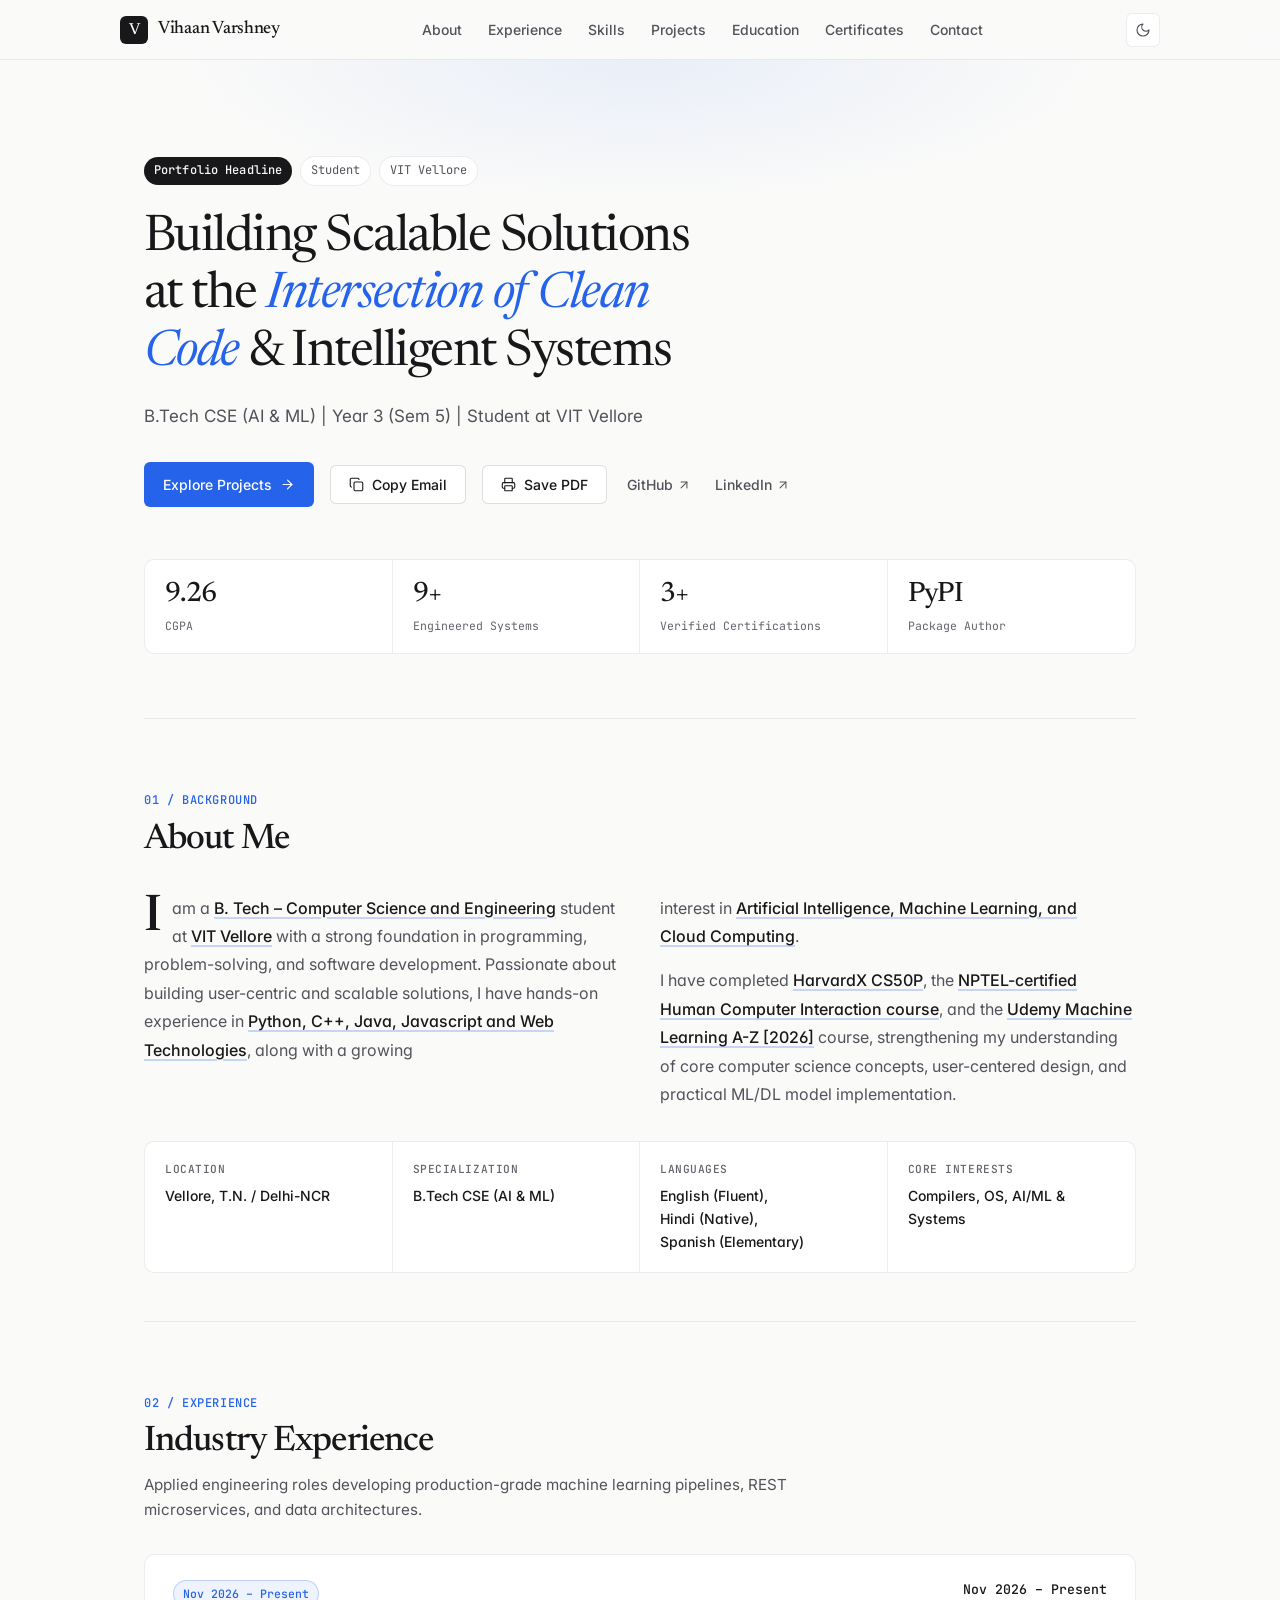
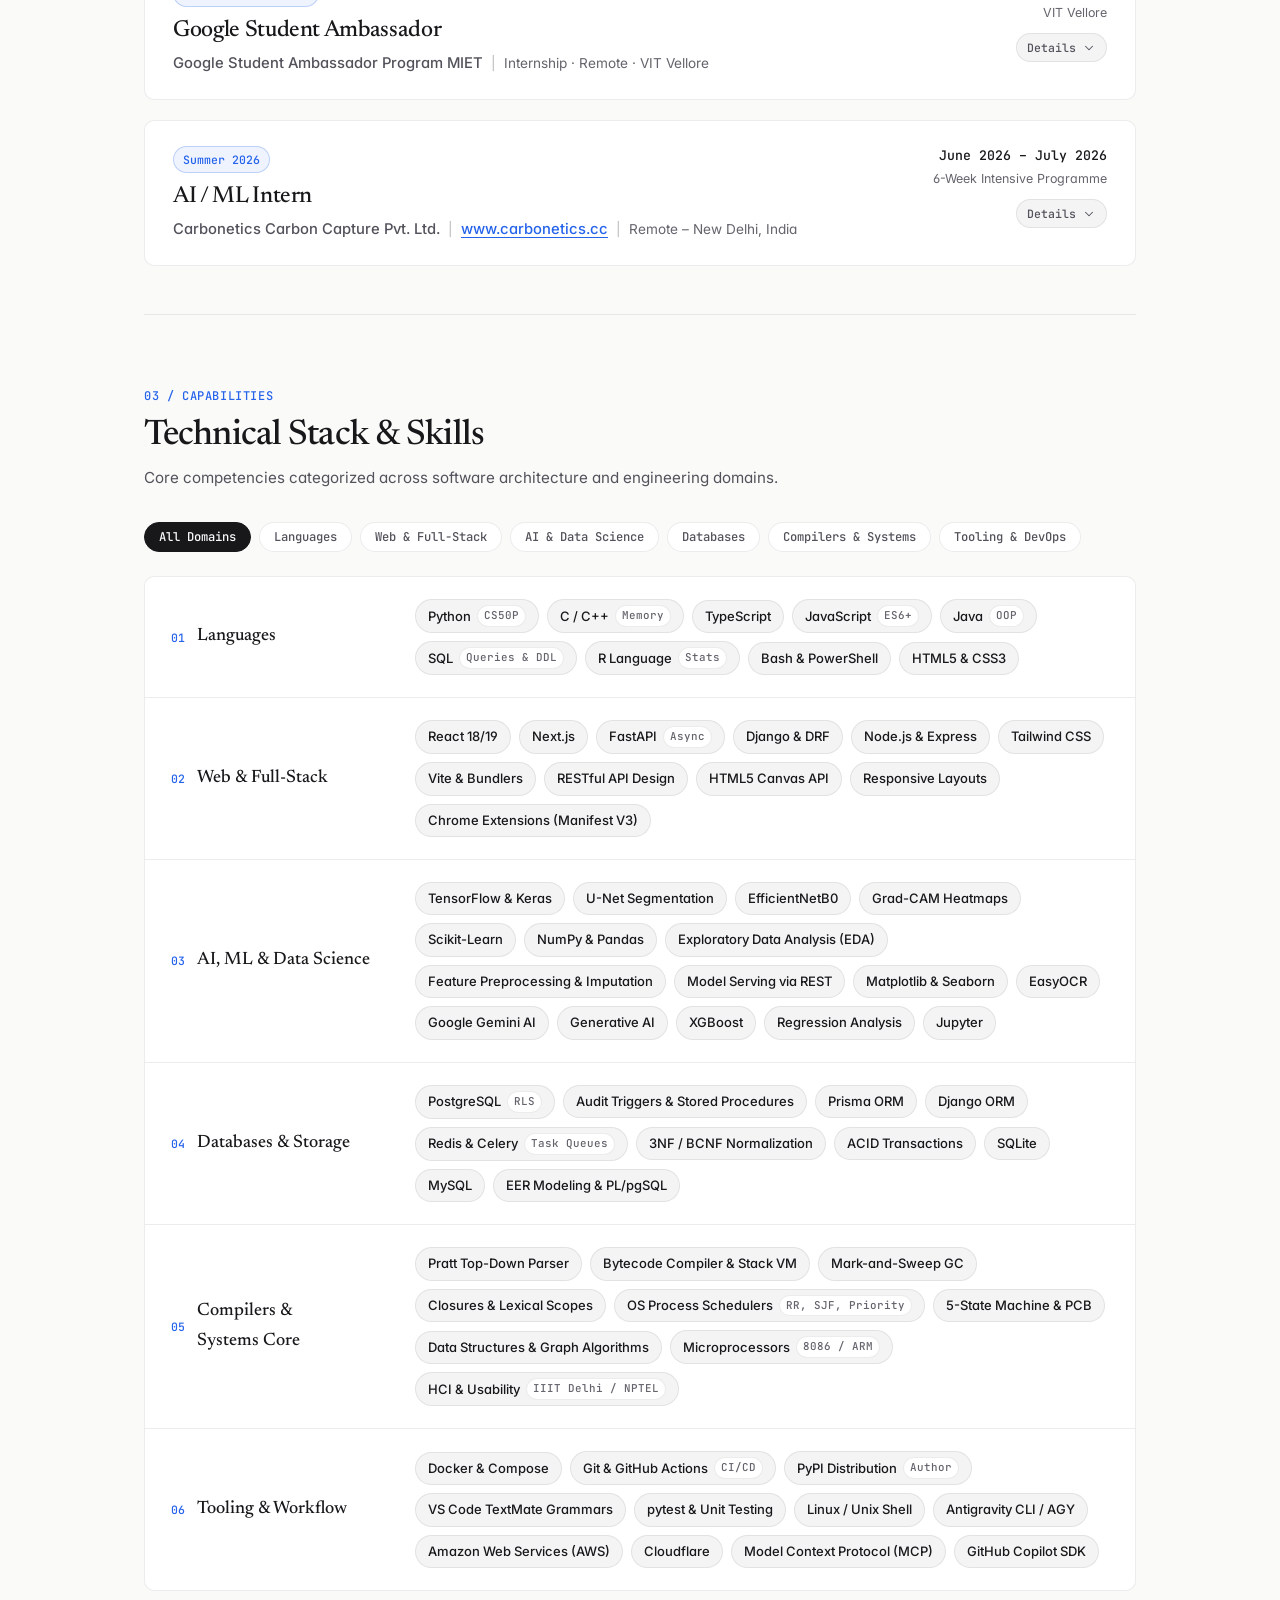
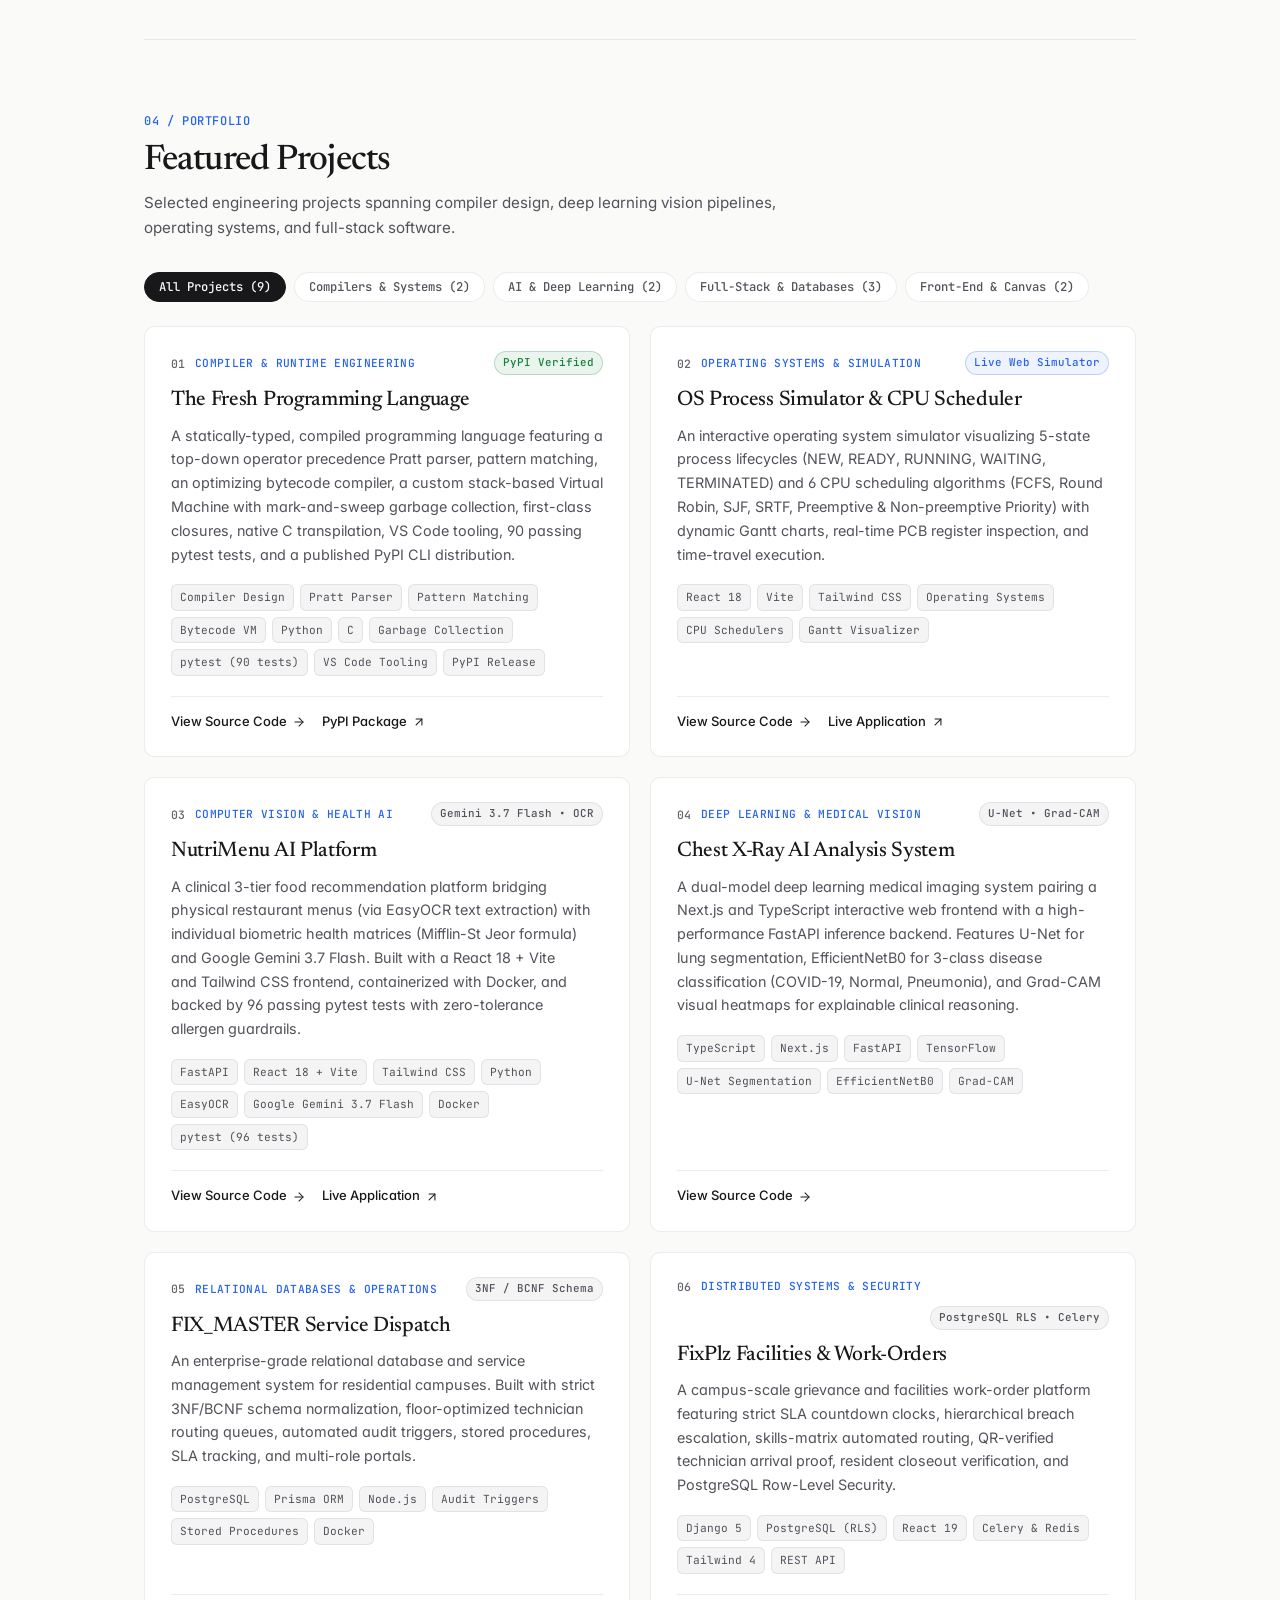
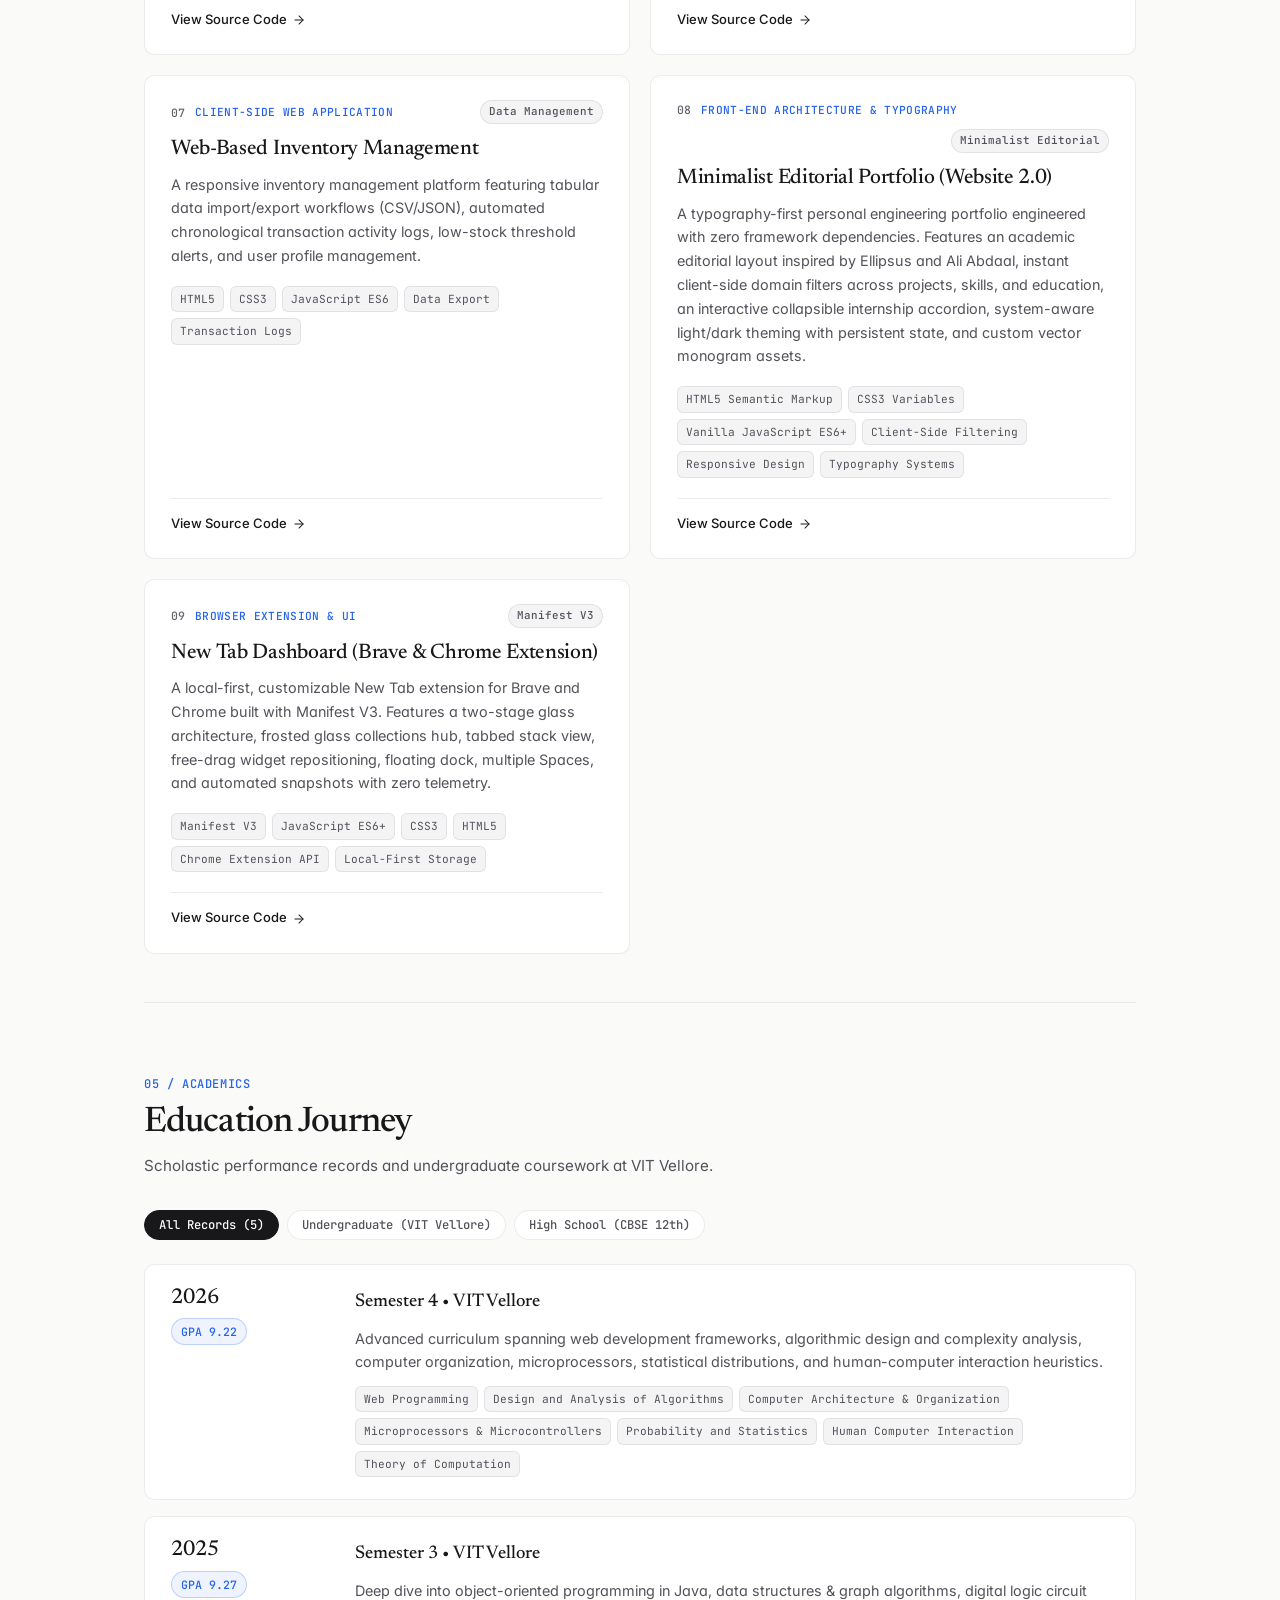
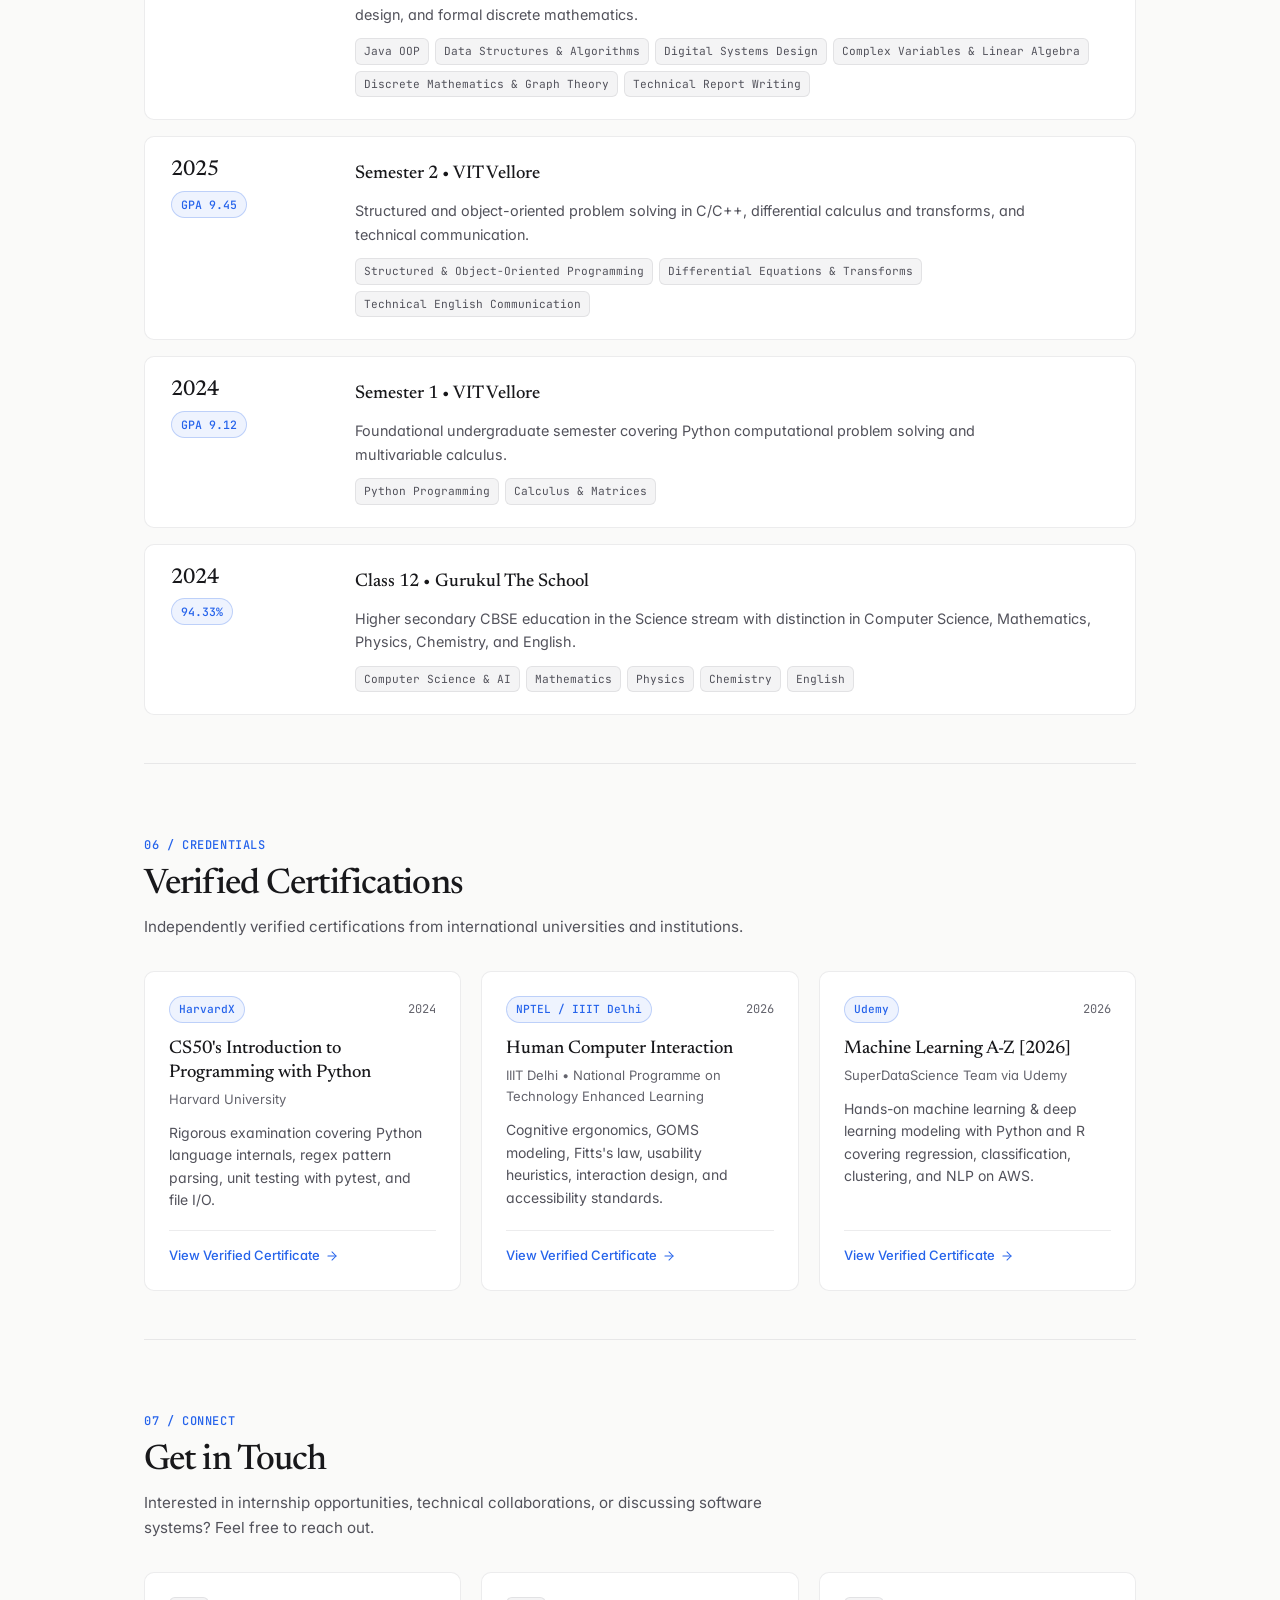
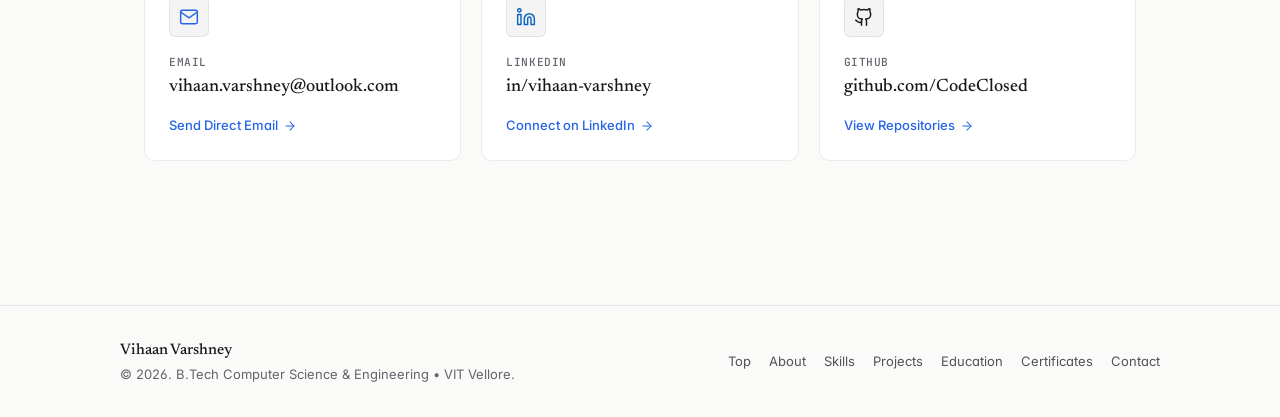
==== commit 150d903d: "Remove projects 10-11, add Save PDF button, and refine card/typography polish" ====
--- a/index.html
+++ b/index.html
@@ -169,6 +169,10 @@
           <svg class="lucide-icon" width="15" height="15" viewBox="0 0 24 24" fill="none" stroke="currentColor" stroke-width="1.75" stroke-linecap="round" stroke-linejoin="round" aria-hidden="true"><rect width="14" height="14" x="8" y="8" rx="2" ry="2"/><path d="M4 16c-1.1 0-2-.9-2-2V4c0-1.1.9-2 2-2h10c1.1 0 2 .9 2 2"/></svg>
           <span>Copy Email</span>
         </button>
+        <button type="button" id="printPdfBtn" class="btn-secondary print-pdf-btn" aria-label="Print or save portfolio as PDF">
+          <svg class="lucide-icon" width="15" height="15" viewBox="0 0 24 24" fill="none" stroke="currentColor" stroke-width="1.75" stroke-linecap="round" stroke-linejoin="round" aria-hidden="true"><path d="M6 18H4a2 2 0 0 1-2-2v-5a2 2 0 0 1 2-2h16a2 2 0 0 1 2 2v5a2 2 0 0 1-2 2h-2"/><path d="M6 9V3a1 1 0 0 1 1-1h10a1 1 0 0 1 1 1v6"/><rect x="6" y="14" width="12" height="8" rx="1"/></svg>
+          <span>Save PDF</span>
+        </button>
         <a href="https://github.com/CodeClosed" target="_blank" rel="noopener noreferrer" class="btn-link">
           <span>GitHub</span>
           <svg class="lucide-icon external-icon" width="14" height="14" viewBox="0 0 24 24" fill="none" stroke="currentColor" stroke-width="1.75" stroke-linecap="round" stroke-linejoin="round" aria-hidden="true"><path d="M7 7h10v10"/><path d="M7 17 17 7"/></svg>
@@ -186,7 +190,7 @@
           <div class="metric-label">CGPA</div>
         </div>
         <div class="metric-item">
-          <div class="metric-value">11+</div>
+          <div class="metric-value">9+</div>
           <div class="metric-label">Engineered Systems</div>
         </div>
         <div class="metric-item">
@@ -527,10 +531,10 @@
       </div>
 
       <div class="filter-pills-bar" data-filter-group="projects" role="group" aria-label="Filter projects by domain">
-        <button type="button" class="filter-pill-btn active" data-filter="all" aria-pressed="true">All Projects (11)</button>
+        <button type="button" class="filter-pill-btn active" data-filter="all" aria-pressed="true">All Projects (9)</button>
         <button type="button" class="filter-pill-btn" data-filter="compilers" aria-pressed="false">Compilers &amp; Systems (2)</button>
-        <button type="button" class="filter-pill-btn" data-filter="ai" aria-pressed="false">AI &amp; Deep Learning (3)</button>
-        <button type="button" class="filter-pill-btn" data-filter="fullstack" aria-pressed="false">Full-Stack &amp; Databases (4)</button>
+        <button type="button" class="filter-pill-btn" data-filter="ai" aria-pressed="false">AI &amp; Deep Learning (2)</button>
+        <button type="button" class="filter-pill-btn" data-filter="fullstack" aria-pressed="false">Full-Stack &amp; Databases (3)</button>
         <button type="button" class="filter-pill-btn" data-filter="frontend" aria-pressed="false">Front-End &amp; Canvas (2)</button>
       </div>
 
@@ -791,58 +795,6 @@
           </div>
           <div class="project-links">
             <a href="https://github.com/CodeClosed/brave-newtab-dashboard" target="_blank" rel="noopener noreferrer" class="link-action">
-              <span>View Source Code</span>
-              <span class="arrow" aria-hidden="true"><svg class="lucide-icon" width="14" height="14" viewBox="0 0 24 24" fill="none" stroke="currentColor" stroke-width="1.75" stroke-linecap="round" stroke-linejoin="round"><path d="M5 12h14"/><path d="m12 5 7 7-7 7"/></svg></span>
-            </a>
-          </div>
-        </article>
-
-        <!-- Project 10: University Healthcare & Research Management System -->
-        <article class="project-editorial-item" data-category="fullstack">
-          <div class="project-meta-row">
-            <span class="project-index">10</span>
-            <span class="project-category">Relational Database Architecture</span>
-            <span class="badge-pill">3NF / BCNF</span>
-          </div>
-          <h3 class="project-title">University Healthcare &amp; Research Management System</h3>
-          <p class="project-description">
-            Comprehensive RDBMS architecture featuring Enhanced Entity-Relationship (EER) modeling, strict 3NF/BCNF relational schema conversion, and analytical SQL DDL/DML scripts for PostgreSQL and MySQL.
-          </p>
-          <div class="project-stack">
-            <span class="stack-tag">PostgreSQL</span>
-            <span class="stack-tag">MySQL</span>
-            <span class="stack-tag">EER Modeling</span>
-            <span class="stack-tag">3NF / BCNF</span>
-            <span class="stack-tag">SQL DDL &amp; DML</span>
-          </div>
-          <div class="project-links">
-            <a href="https://github.com/CodeClosed/University-Healthcare-and-Research-Management-System" target="_blank" rel="noopener noreferrer" class="link-action">
-              <span>View Source Code</span>
-              <span class="arrow" aria-hidden="true"><svg class="lucide-icon" width="14" height="14" viewBox="0 0 24 24" fill="none" stroke="currentColor" stroke-width="1.75" stroke-linecap="round" stroke-linejoin="round"><path d="M5 12h14"/><path d="m12 5 7 7-7 7"/></svg></span>
-            </a>
-          </div>
-        </article>
-
-        <!-- Project 11: GitHub Copilot Proficient Kit -->
-        <article class="project-editorial-item" data-category="ai">
-          <div class="project-meta-row">
-            <span class="project-index">11</span>
-            <span class="project-category">AI Developer Tooling</span>
-            <span class="badge-pill">MCP &bull; Copilot SDK</span>
-          </div>
-          <h3 class="project-title">GitHub Copilot Proficient Kit</h3>
-          <p class="project-description">
-            Project customization suite for GitHub Copilot featuring custom @architect agent definitions, reusable /refactor and /review prompt workflows, Agent Skills, Model Context Protocol (MCP) server configurations, and Copilot SDK/API integration.
-          </p>
-          <div class="project-stack">
-            <span class="stack-tag">GitHub Copilot SDK</span>
-            <span class="stack-tag">Model Context Protocol (MCP)</span>
-            <span class="stack-tag">JavaScript</span>
-            <span class="stack-tag">PowerShell</span>
-            <span class="stack-tag">VS Code</span>
-          </div>
-          <div class="project-links">
-            <a href="https://github.com/CodeClosed/copilot-proficient-kit" target="_blank" rel="noopener noreferrer" class="link-action">
               <span>View Source Code</span>
               <span class="arrow" aria-hidden="true"><svg class="lucide-icon" width="14" height="14" viewBox="0 0 24 24" fill="none" stroke="currentColor" stroke-width="1.75" stroke-linecap="round" stroke-linejoin="round"><path d="M5 12h14"/><path d="m12 5 7 7-7 7"/></svg></span>
             </a>
--- a/styles.css
+++ b/styles.css
@@ -103,12 +103,37 @@
 
 body {
   font-family: var(--font-sans);
+  font-variant-ligatures: common-ligatures contextual;
+  font-feature-settings: "cv02", "cv03", "cv04", "cv11";
   background-color: var(--bg-body);
   color: var(--text-primary);
   line-height: 1.65;
   overflow-x: clip;
   transition: background-color var(--duration-base) var(--ease-out),
               color var(--duration-base) var(--ease-out);
+}
+
+h1,
+h2,
+h3 {
+  text-wrap: balance;
+  font-optical-sizing: auto;
+}
+
+p {
+  text-wrap: pretty;
+}
+
+.hero-title,
+.section-heading,
+.project-title,
+.exp-title,
+.timeline-title,
+.cert-item-title,
+.tile-title,
+.logo-name,
+.drop-cap {
+  font-optical-sizing: auto;
 }
 
 body.menu-open {
@@ -1140,11 +1165,18 @@
   padding: 24px 26px;
   display: flex;
   flex-direction: column;
-  transition: border-color var(--duration-fast) var(--ease-out);
-}
-
-.project-editorial-item:hover {
+  transition: border-color var(--duration-fast) var(--ease-out),
+              background-color var(--duration-fast) var(--ease-out),
+              transform var(--duration-fast) var(--ease-out);
+}
+
+.project-editorial-item:hover,
+.project-editorial-item:focus-within {
   border-color: var(--border-default);
+}
+
+.project-editorial-item:active {
+  border-color: var(--border-strong);
 }
 
 .project-meta-row {
@@ -1373,11 +1405,19 @@
   color: inherit;
   display: flex;
   flex-direction: column;
-  transition: border-color var(--duration-fast) var(--ease-out);
-}
-
-.cert-item-card:hover {
+  transition: border-color var(--duration-fast) var(--ease-out),
+              background-color var(--duration-fast) var(--ease-out),
+              transform var(--duration-fast) var(--ease-out);
+}
+
+.cert-item-card:hover,
+.cert-item-card:focus-visible {
   border-color: var(--border-default);
+}
+
+.cert-item-card:active {
+  border-color: var(--border-strong);
+  background: var(--bg-subtle);
 }
 
 .cert-meta-header {
@@ -1467,11 +1507,19 @@
   color: inherit;
   display: flex;
   flex-direction: column;
-  transition: border-color var(--duration-fast) var(--ease-out);
-}
-
-.contact-tile-card:hover {
+  transition: border-color var(--duration-fast) var(--ease-out),
+              background-color var(--duration-fast) var(--ease-out),
+              transform var(--duration-fast) var(--ease-out);
+}
+
+.contact-tile-card:hover,
+.contact-tile-card:focus-visible {
   border-color: var(--border-default);
+}
+
+.contact-tile-card:active {
+  border-color: var(--border-strong);
+  background: var(--bg-subtle);
 }
 
 .tile-icon-box {
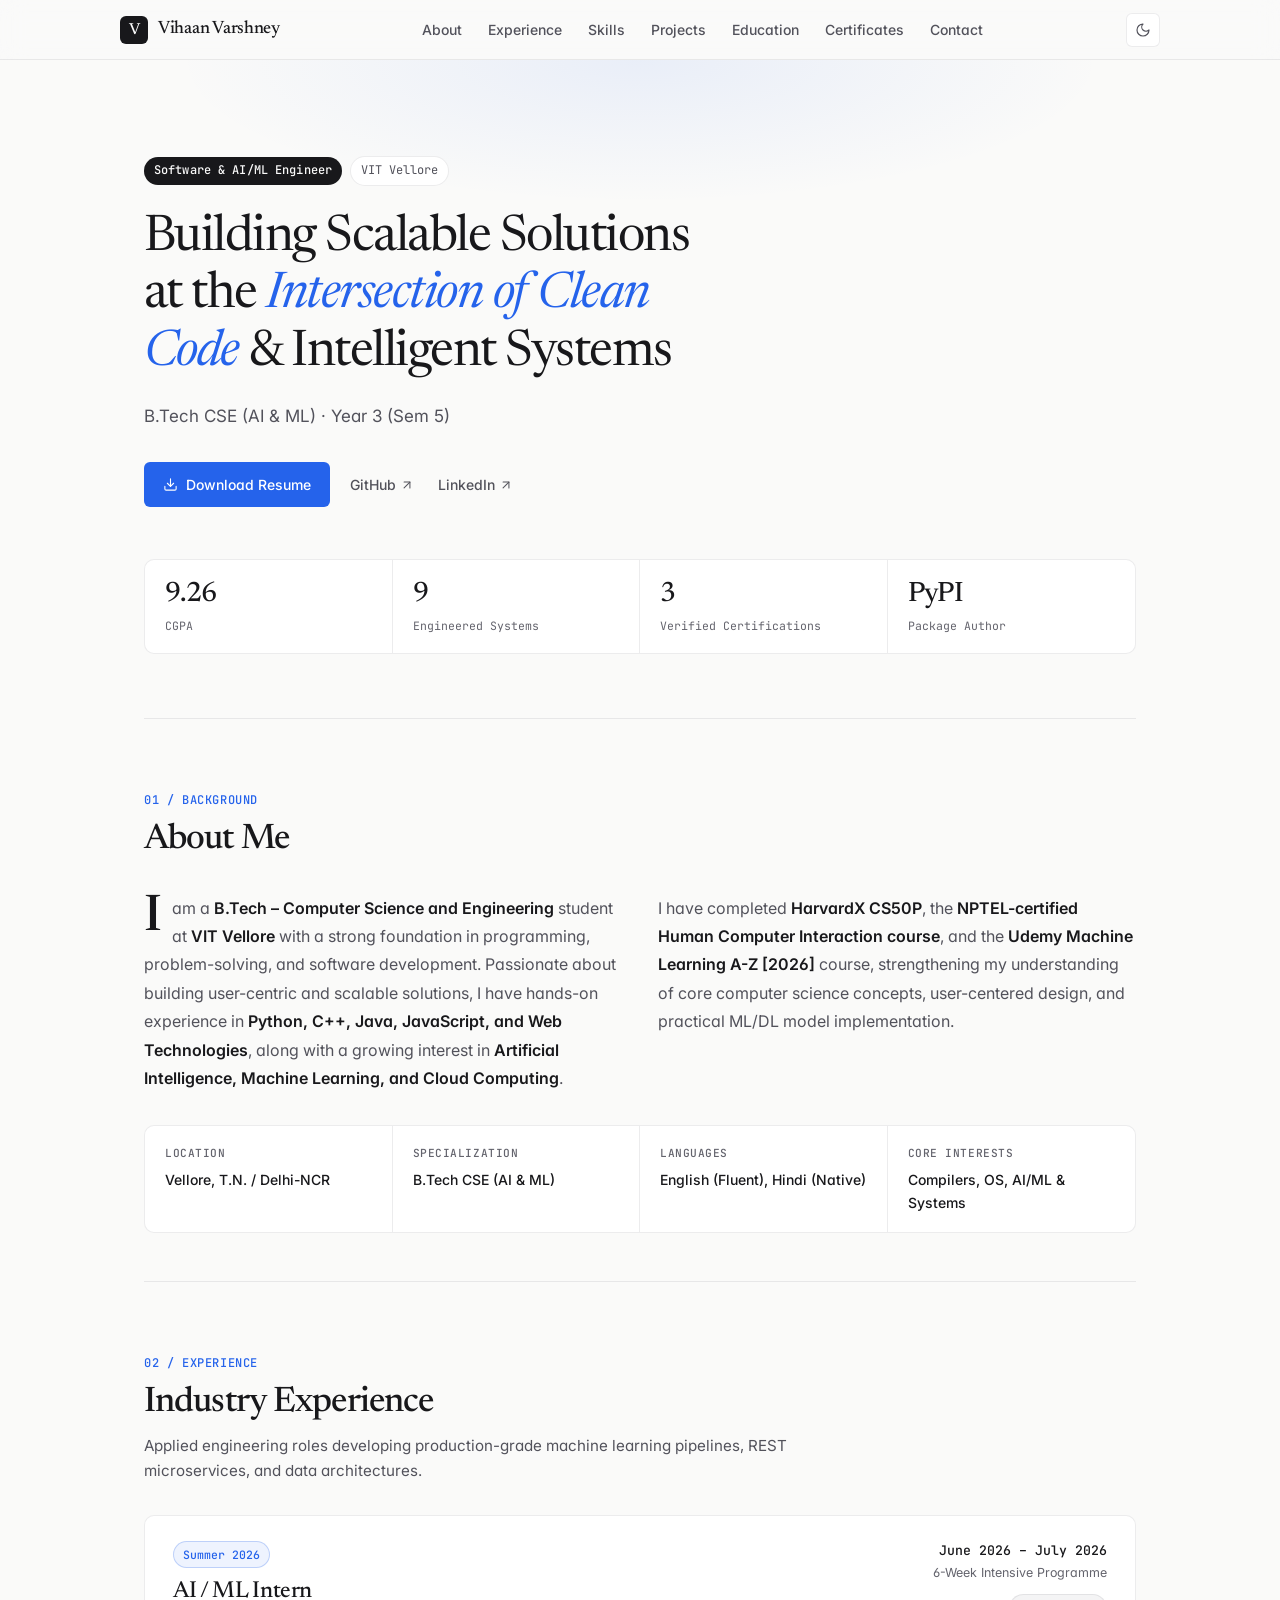
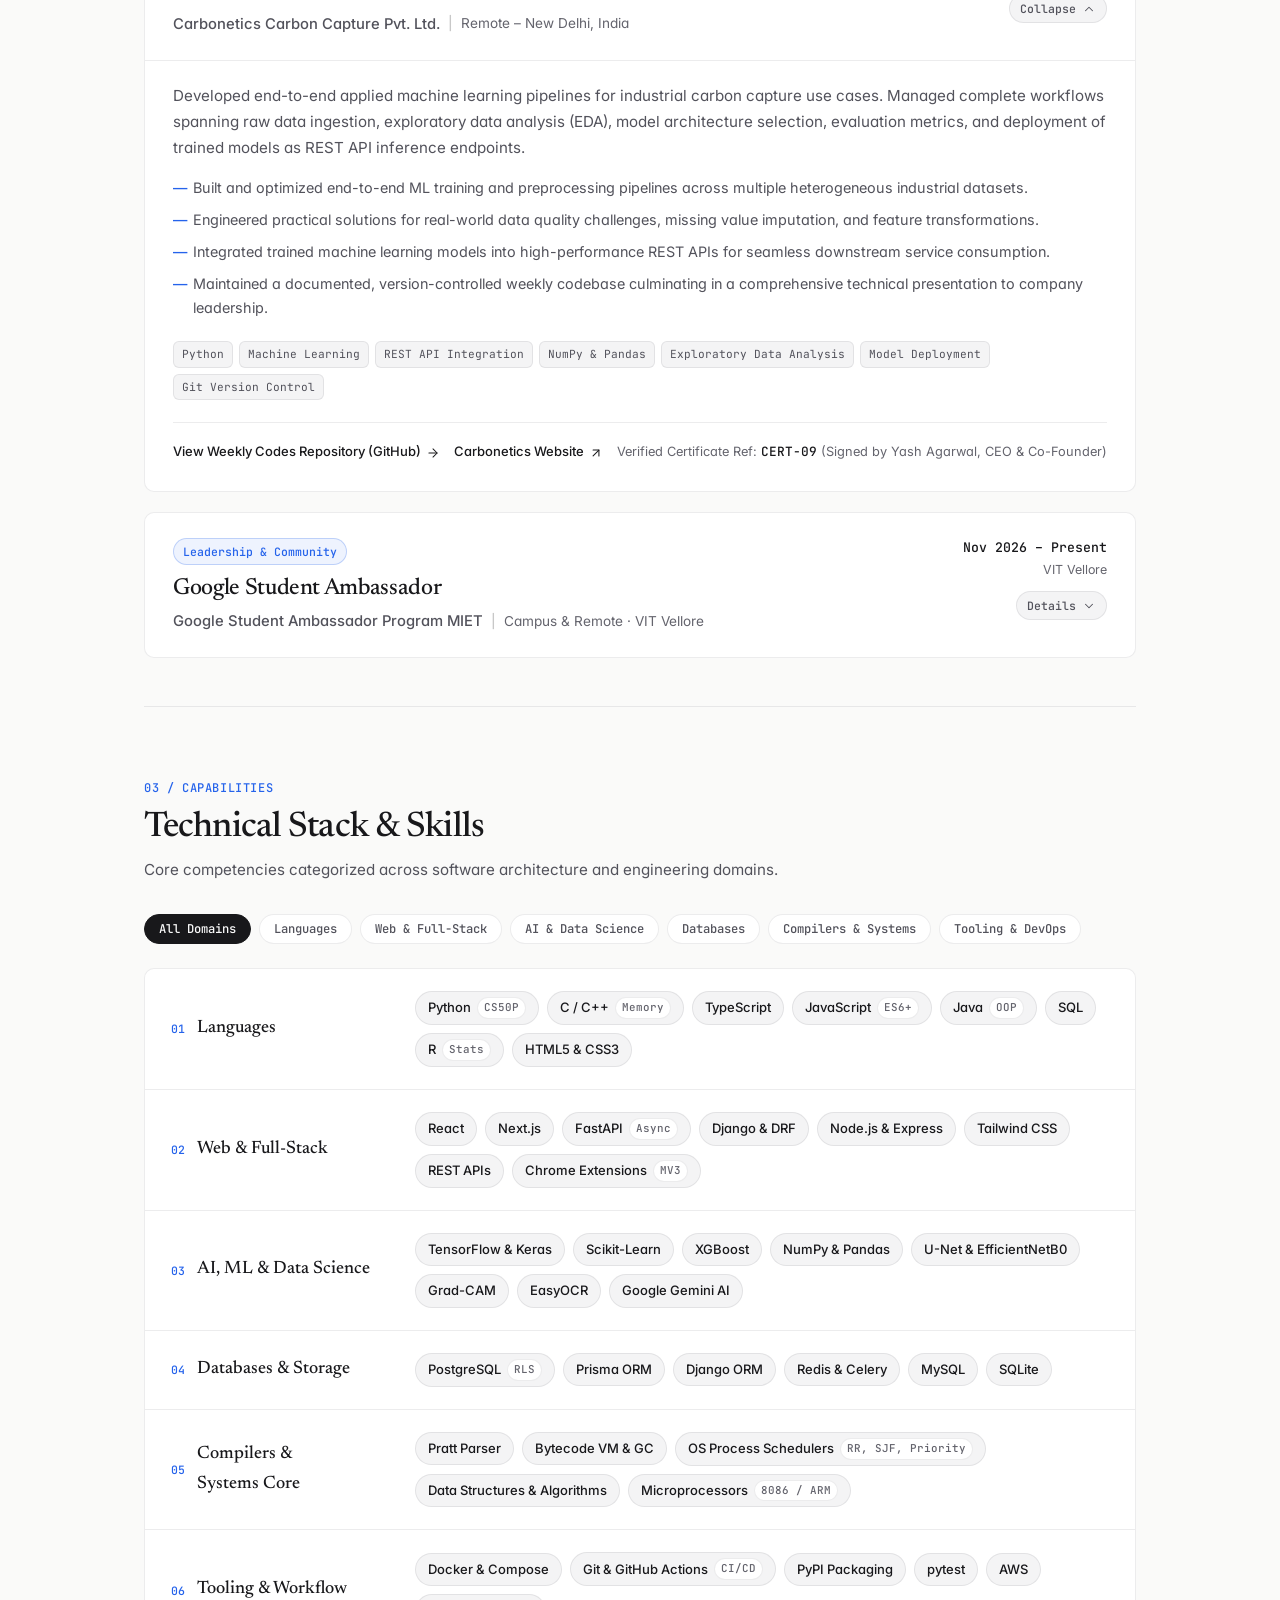
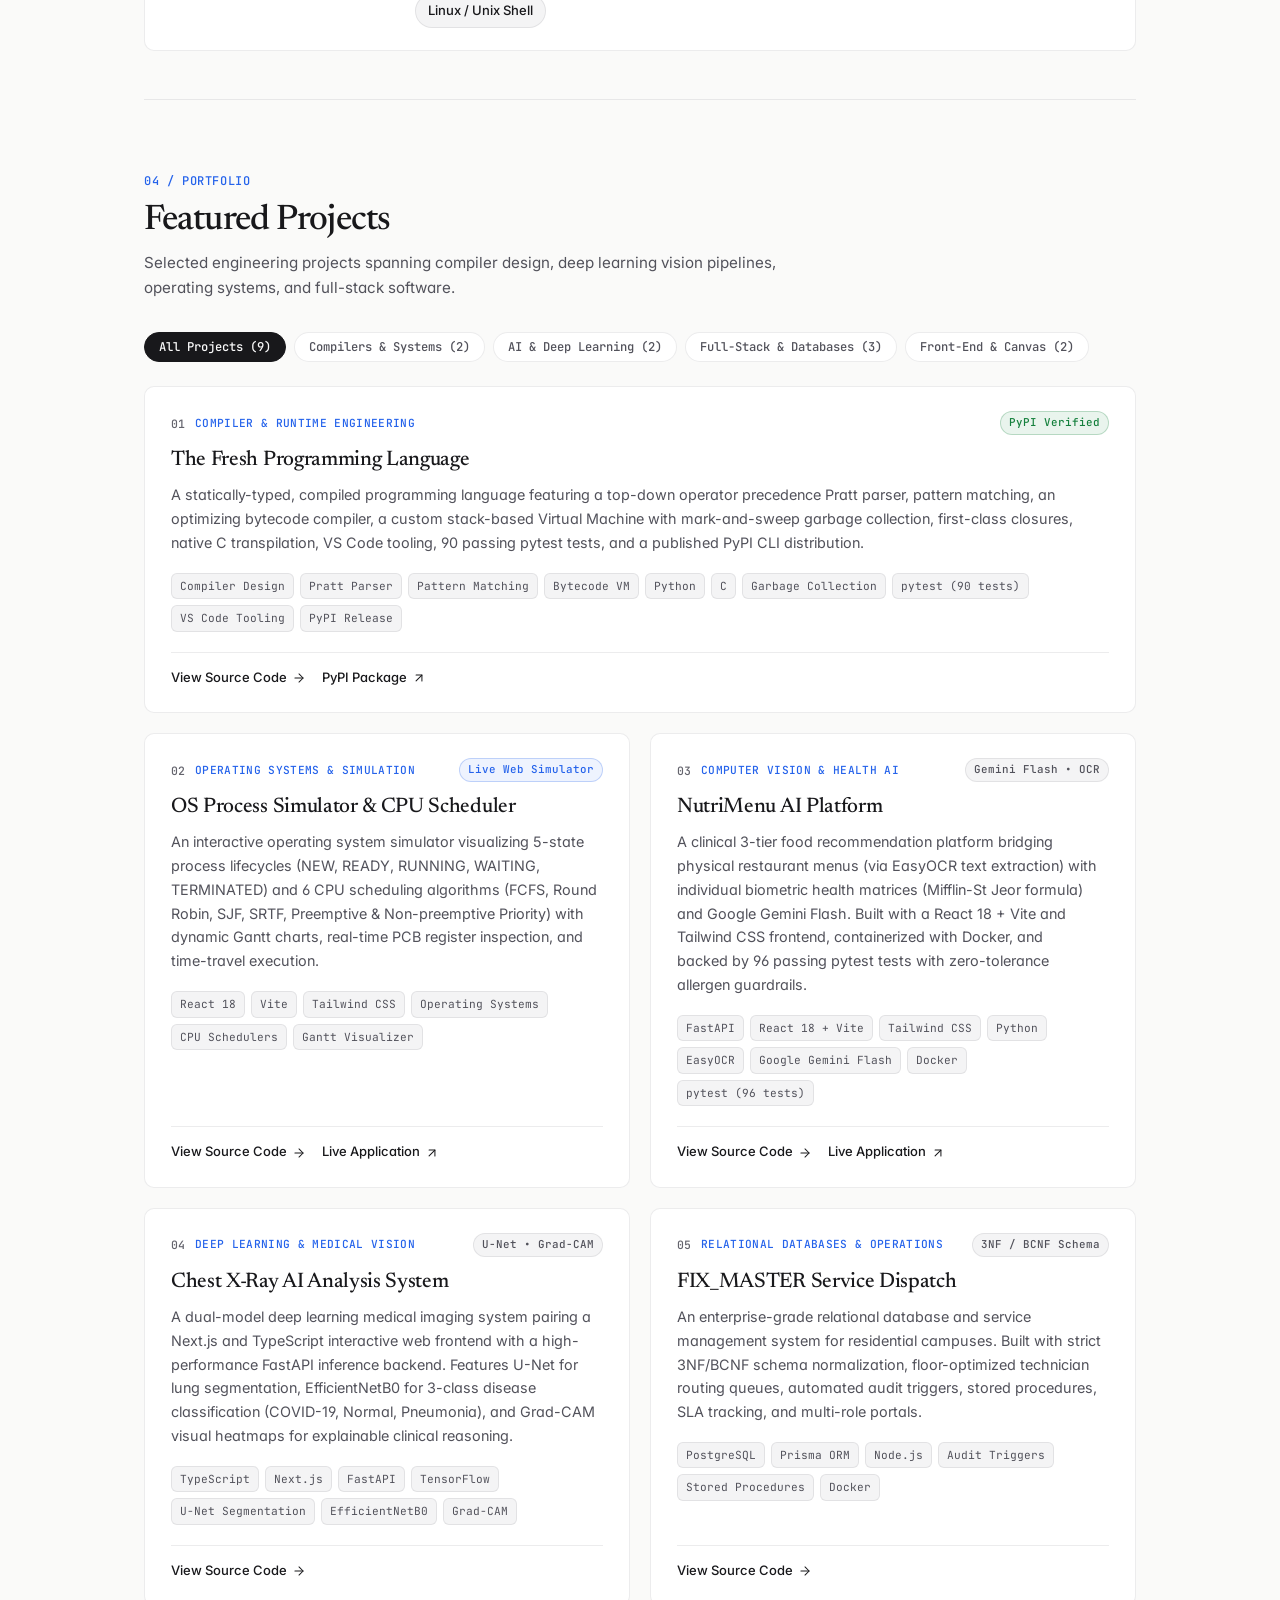
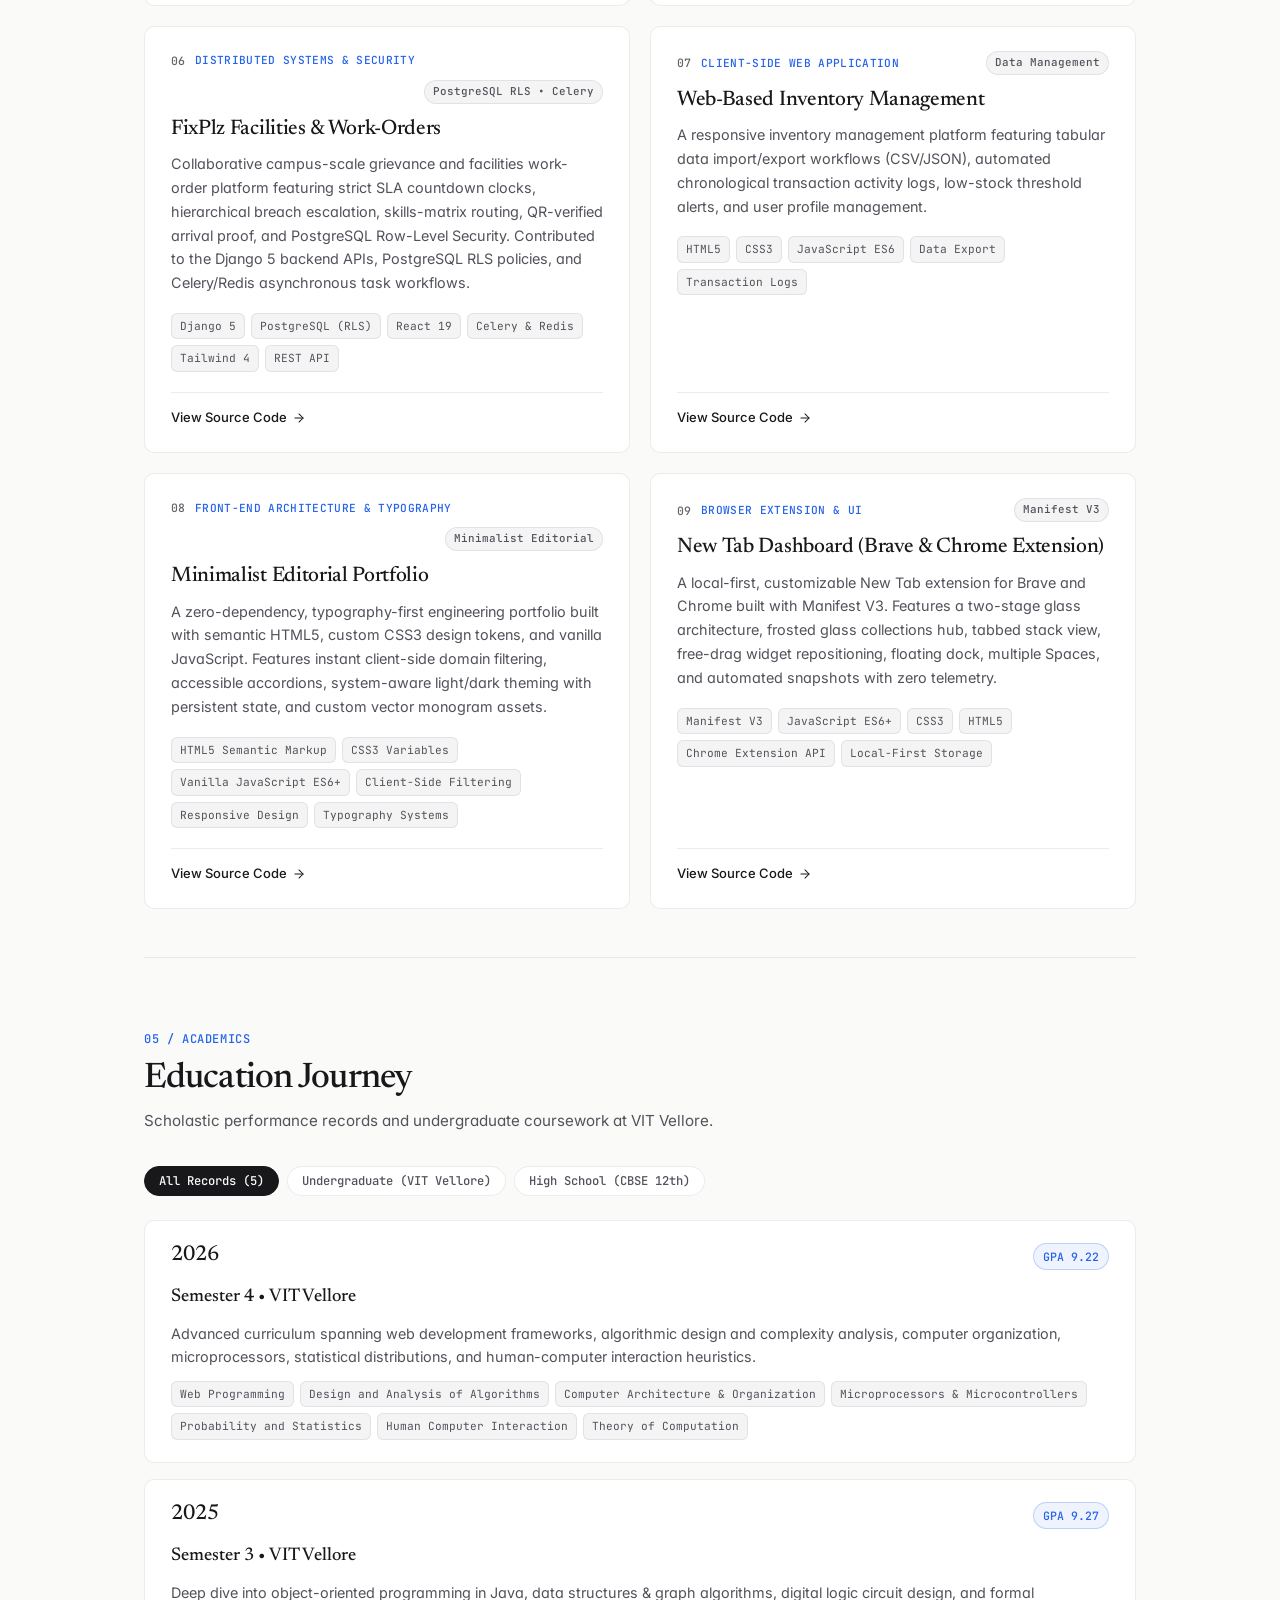
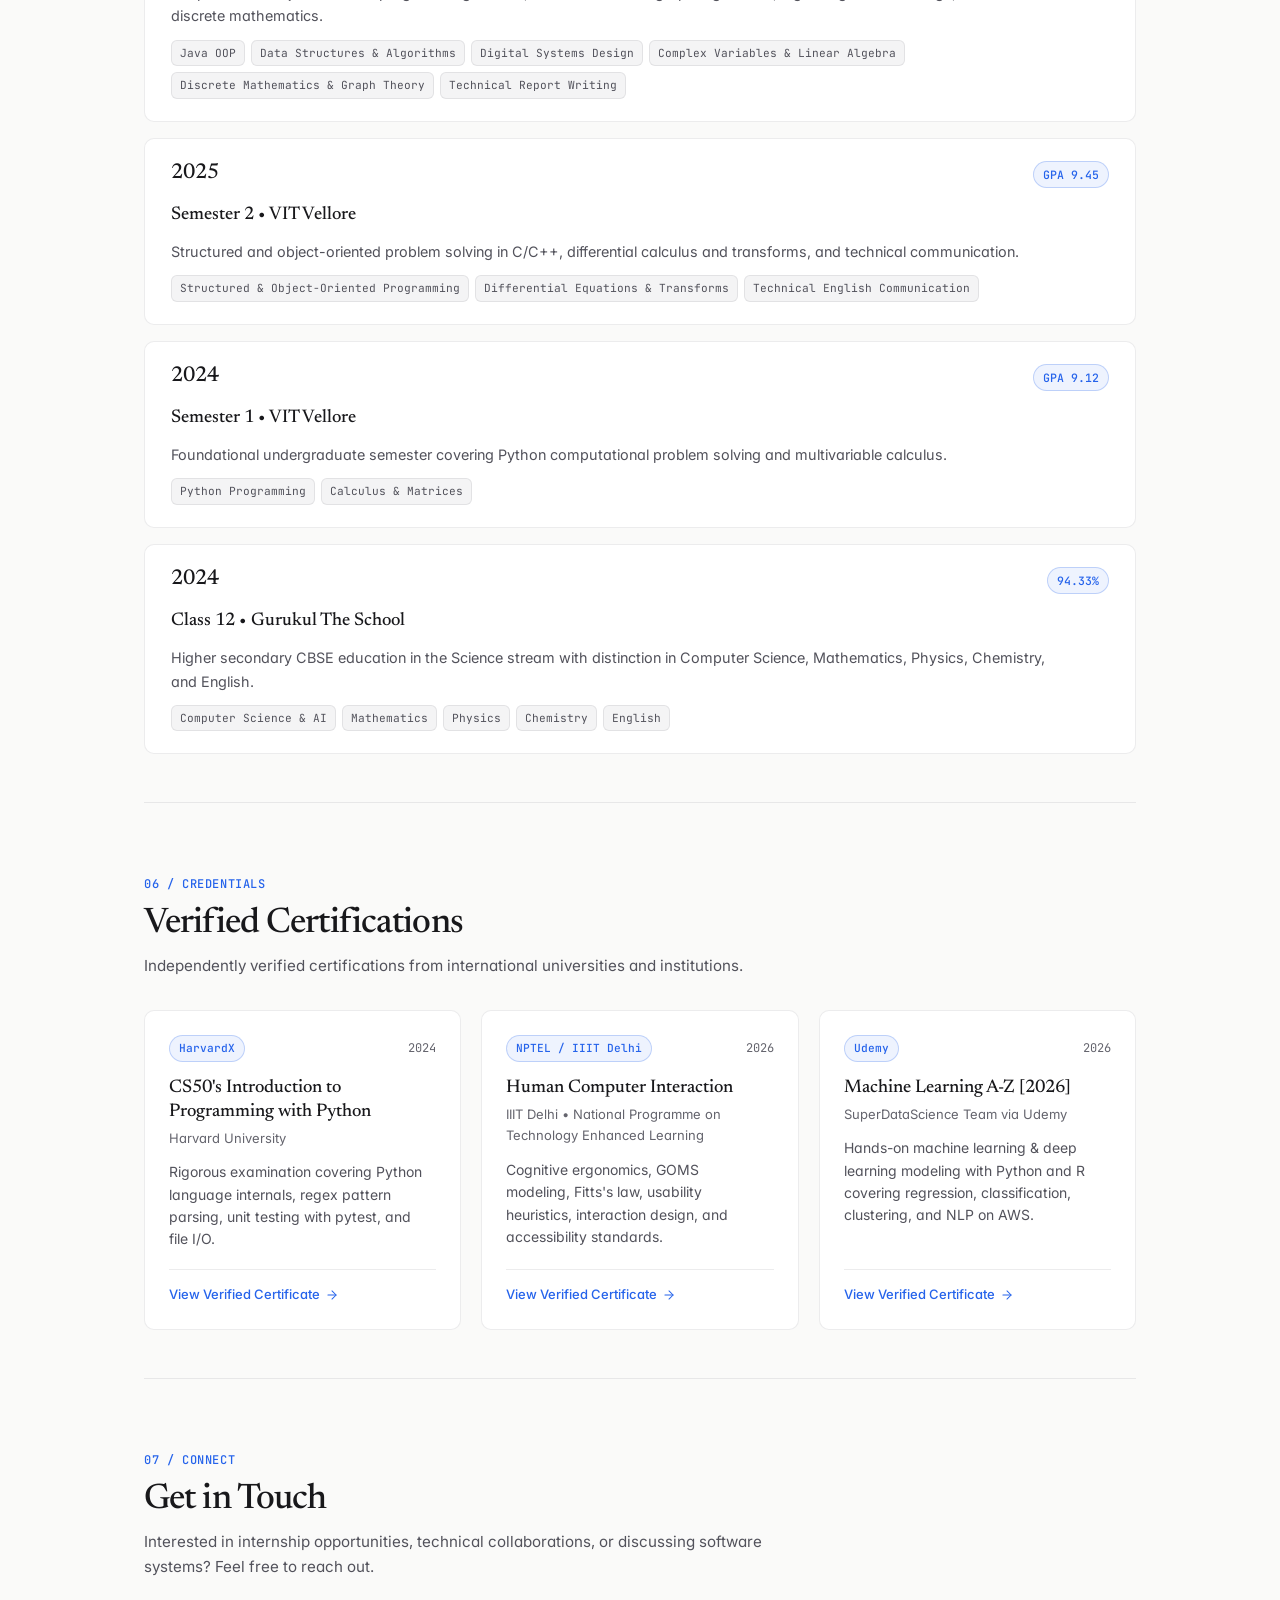
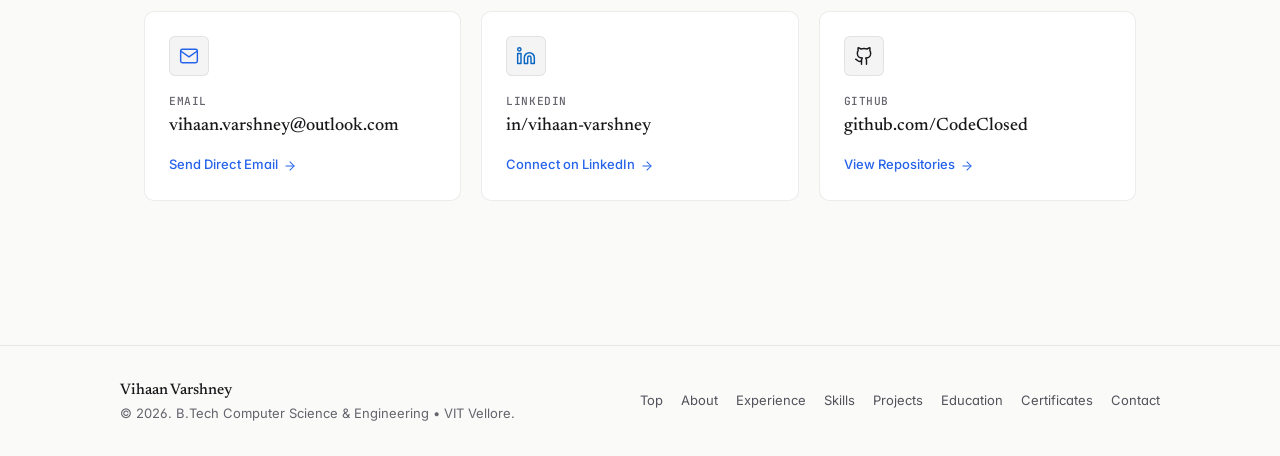
==== commit 66d71134: "Polish portfolio UX, accessibility, SEO, Resume.pdf download, and repo hygiene" ====
--- a/index.html
+++ b/index.html
@@ -4,7 +4,7 @@
 <head>
   <meta charset="UTF-8">
   <meta name="viewport" content="width=device-width, initial-scale=1.0">
-  <title>Vihaan Varshney</title>
+  <title>Vihaan Varshney &mdash; Software &amp; AI/ML Engineer</title>
   <meta name="description"
     content="Personal portfolio of Vihaan Varshney, B.Tech CSE student at VIT Vellore. Highlighting compiler engineering, machine learning pipelines, operating system simulations, and full-stack software development.">
   <meta name="author" content="Vihaan Varshney">
@@ -15,13 +15,15 @@
   <meta property="og:type" content="website">
   <meta property="og:url" content="https://vihaanvarshney.com/">
   <meta property="og:site_name" content="Vihaan Varshney">
-  <meta property="og:title" content="Vihaan Varshney">
+  <meta property="og:title" content="Vihaan Varshney &mdash; Software &amp; AI/ML Engineer">
   <meta property="og:description"
     content="Personal portfolio of Vihaan Varshney, B.Tech CSE student at VIT Vellore. Highlighting compiler engineering, machine learning pipelines, operating system simulations, and full-stack software development.">
-  <meta name="twitter:card" content="summary">
-  <meta name="twitter:title" content="Vihaan Varshney">
+  <meta property="og:image" content="https://vihaanvarshney.com/og-image.png">
+  <meta name="twitter:card" content="summary_large_image">
+  <meta name="twitter:title" content="Vihaan Varshney &mdash; Software &amp; AI/ML Engineer">
   <meta name="twitter:description"
     content="Personal portfolio of Vihaan Varshney, B.Tech CSE student at VIT Vellore. Highlighting compiler engineering, machine learning pipelines, operating system simulations, and full-stack software development.">
+  <meta name="twitter:image" content="https://vihaanvarshney.com/og-image.png">
 
   <!-- Prevent theme flash before stylesheet loads -->
   <script>
@@ -59,12 +61,25 @@
       "@context": "https://schema.org",
       "@type": "Person",
       "name": "Vihaan Varshney",
+      "jobTitle": "Software & AI/ML Engineer",
       "url": "https://vihaanvarshney.com/",
       "email": "mailto:vihaan.varshney@outlook.com",
       "affiliation": {
         "@type": "CollegeOrUniversity",
         "name": "VIT Vellore"
       },
+      "knowsAbout": [
+        "Software Engineering",
+        "Machine Learning",
+        "Artificial Intelligence",
+        "Compiler Design",
+        "Python",
+        "C++",
+        "TypeScript",
+        "React",
+        "FastAPI",
+        "PostgreSQL"
+      ],
       "sameAs": [
         "https://github.com/CodeClosed",
         "https://www.linkedin.com/in/vihaan-varshney/"
@@ -147,8 +162,7 @@
     <!-- ========================================= -->
     <section id="home" class="hero-section">
       <div class="hero-eyebrow">
-        <span class="badge-accent">Portfolio Headline</span>
-        <span class="badge-subtle">Student</span>
+        <span class="badge-accent">Software &amp; AI/ML Engineer</span>
         <span class="badge-subtle">VIT Vellore</span>
       </div>
 
@@ -157,22 +171,14 @@
       </h1>
 
       <p class="hero-lead">
-        B.Tech CSE (AI &amp; ML) | Year 3 (Sem 5) | Student at VIT Vellore
+        B.Tech CSE (AI &amp; ML) &middot; Year 3 (Sem 5)
       </p>
 
       <div class="hero-actions">
-        <a href="#projects" class="btn-primary">
-          <span>Explore Projects</span>
-          <svg class="lucide-icon arrow" width="15" height="15" viewBox="0 0 24 24" fill="none" stroke="currentColor" stroke-width="1.75" stroke-linecap="round" stroke-linejoin="round" aria-hidden="true"><path d="M5 12h14"/><path d="m12 5 7 7-7 7"/></svg>
+        <a href="Resume.pdf" download="Vihaan_Varshney_Resume.pdf" class="btn-primary">
+          <svg class="lucide-icon" width="15" height="15" viewBox="0 0 24 24" fill="none" stroke="currentColor" stroke-width="1.75" stroke-linecap="round" stroke-linejoin="round" aria-hidden="true"><path d="M21 15v4a2 2 0 0 1-2 2H5a2 2 0 0 1-2-2v-4"/><polyline points="7 10 12 15 17 10"/><line x1="12" x2="12" y1="15" y2="3"/></svg>
+          <span>Download Resume</span>
         </a>
-        <button type="button" class="btn-secondary copy-email-btn" data-email="vihaan.varshney@outlook.com">
-          <svg class="lucide-icon" width="15" height="15" viewBox="0 0 24 24" fill="none" stroke="currentColor" stroke-width="1.75" stroke-linecap="round" stroke-linejoin="round" aria-hidden="true"><rect width="14" height="14" x="8" y="8" rx="2" ry="2"/><path d="M4 16c-1.1 0-2-.9-2-2V4c0-1.1.9-2 2-2h10c1.1 0 2 .9 2 2"/></svg>
-          <span>Copy Email</span>
-        </button>
-        <button type="button" id="printPdfBtn" class="btn-secondary print-pdf-btn" aria-label="Print or save portfolio as PDF">
-          <svg class="lucide-icon" width="15" height="15" viewBox="0 0 24 24" fill="none" stroke="currentColor" stroke-width="1.75" stroke-linecap="round" stroke-linejoin="round" aria-hidden="true"><path d="M6 18H4a2 2 0 0 1-2-2v-5a2 2 0 0 1 2-2h16a2 2 0 0 1 2 2v5a2 2 0 0 1-2 2h-2"/><path d="M6 9V3a1 1 0 0 1 1-1h10a1 1 0 0 1 1 1v6"/><rect x="6" y="14" width="12" height="8" rx="1"/></svg>
-          <span>Save PDF</span>
-        </button>
         <a href="https://github.com/CodeClosed" target="_blank" rel="noopener noreferrer" class="btn-link">
           <span>GitHub</span>
           <svg class="lucide-icon external-icon" width="14" height="14" viewBox="0 0 24 24" fill="none" stroke="currentColor" stroke-width="1.75" stroke-linecap="round" stroke-linejoin="round" aria-hidden="true"><path d="M7 7h10v10"/><path d="M7 17 17 7"/></svg>
@@ -190,11 +196,11 @@
           <div class="metric-label">CGPA</div>
         </div>
         <div class="metric-item">
-          <div class="metric-value">9+</div>
+          <div class="metric-value">9</div>
           <div class="metric-label">Engineered Systems</div>
         </div>
         <div class="metric-item">
-          <div class="metric-value">3+</div>
+          <div class="metric-value">3</div>
           <div class="metric-label">Verified Certifications</div>
         </div>
         <div class="metric-item">
@@ -213,20 +219,13 @@
         <h2 class="section-heading">About Me</h2>
       </div>
 
-      <div class="about-editorial-columns">
-        <div class="editorial-col">
-          <p>
-            <span class="drop-cap">I</span> am a <span class="editorial-highlight">B. Tech &ndash; Computer Science and Engineering</span> student at <span class="editorial-highlight">VIT Vellore</span> with a strong foundation in programming, problem-solving, and software development. Passionate about building user-centric and scalable solutions, I have hands-on experience in <span class="editorial-highlight">Python, C++, Java, Javascript and Web Technologies</span>, along with a growing
-          </p>
-        </div>
-        <div class="editorial-col">
-          <p>
-            interest in <span class="editorial-highlight">Artificial Intelligence, Machine Learning, and Cloud Computing</span>.
-          </p>
-          <p>
-            I have completed <span class="editorial-highlight">HarvardX CS50P</span>, the <span class="editorial-highlight">NPTEL-certified Human Computer Interaction course</span>, and the <span class="editorial-highlight">Udemy Machine Learning A-Z [2026]</span> course, strengthening my understanding of core computer science concepts, user-centered design, and practical ML/DL model implementation.
-          </p>
-        </div>
+      <div class="editorial-prose">
+        <p>
+          I am a <span class="editorial-highlight">B.Tech &ndash; Computer Science and Engineering</span> student at <span class="editorial-highlight">VIT Vellore</span> with a strong foundation in programming, problem-solving, and software development. Passionate about building user-centric and scalable solutions, I have hands-on experience in <span class="editorial-highlight">Python, C++, Java, JavaScript, and Web Technologies</span>, along with a growing interest in <span class="editorial-highlight">Artificial Intelligence, Machine Learning, and Cloud Computing</span>.
+        </p>
+        <p>
+          I have completed <span class="editorial-highlight">HarvardX CS50P</span>, the <span class="editorial-highlight">NPTEL-certified Human Computer Interaction course</span>, and the <span class="editorial-highlight">Udemy Machine Learning A-Z [2026]</span> course, strengthening my understanding of core computer science concepts, user-centered design, and practical ML/DL model implementation.
+        </p>
       </div>
 
       <div class="about-dossier-row">
@@ -241,7 +240,7 @@
           </div>
           <div class="dossier-entry">
             <dt>Languages</dt>
-            <dd>English (Fluent), <span class="nowrap-text">Hindi&nbsp;(Native)</span>, <span class="nowrap-text">Spanish&nbsp;(Elementary)</span></dd>
+            <dd>English (Fluent), <span class="nowrap-text">Hindi&nbsp;(Native)</span></dd>
           </div>
           <div class="dossier-entry">
             <dt>Core Interests</dt>
@@ -262,16 +261,76 @@
       </div>
 
       <div class="experience-editorial-list">
+        <details class="experience-accordion" open>
+          <summary class="exp-accordion-header">
+            <div class="exp-header-main">
+              <div class="exp-role-meta">
+                <span class="exp-badge">Summer 2026</span>
+                <h3 class="exp-title">AI / ML Intern</h3>
+                <div class="exp-company">
+                  <span>Carbonetics Carbon Capture Pvt. Ltd.</span>
+                  <span class="exp-sep" aria-hidden="true">|</span>
+                  <span class="exp-location">Remote &ndash; New Delhi, India</span>
+                </div>
+              </div>
+              <div class="exp-meta-right">
+                <div class="exp-period">
+                  <span class="period-dates">June 2026 &ndash; July 2026</span>
+                  <span class="period-duration">6-Week Intensive Programme</span>
+                </div>
+                <div class="exp-toggle-indicator" aria-hidden="true">
+                  <span class="toggle-text">Collapse</span>
+                  <svg class="lucide-icon toggle-icon" width="14" height="14" viewBox="0 0 24 24" fill="none" stroke="currentColor" stroke-width="1.75" stroke-linecap="round" stroke-linejoin="round"><path d="m6 9 6 6 6-6"/></svg>
+                </div>
+              </div>
+            </div>
+          </summary>
+
+          <div class="exp-accordion-body">
+            <p class="exp-summary">
+              Developed end-to-end applied machine learning pipelines for industrial carbon capture use cases. Managed complete workflows spanning raw data ingestion, exploratory data analysis (EDA), model architecture selection, evaluation metrics, and deployment of trained models as REST API inference endpoints.
+            </p>
+            <ul class="exp-highlights-list">
+              <li>Built and optimized end-to-end ML training and preprocessing pipelines across multiple heterogeneous industrial datasets.</li>
+              <li>Engineered practical solutions for real-world data quality challenges, missing value imputation, and feature transformations.</li>
+              <li>Integrated trained machine learning models into high-performance REST APIs for seamless downstream service consumption.</li>
+              <li>Maintained a documented, version-controlled weekly codebase culminating in a comprehensive technical presentation to company leadership.</li>
+            </ul>
+
+            <div class="exp-tech-stack">
+              <span class="stack-tag">Python</span>
+              <span class="stack-tag">Machine Learning</span>
+              <span class="stack-tag">REST API Integration</span>
+              <span class="stack-tag">NumPy &amp; Pandas</span>
+              <span class="stack-tag">Exploratory Data Analysis</span>
+              <span class="stack-tag">Model Deployment</span>
+              <span class="stack-tag">Git Version Control</span>
+            </div>
+
+            <div class="exp-footer-links">
+              <a href="https://github.com/CodeClosed/Carbonetics_internship_weekly_codes" target="_blank" rel="noopener noreferrer" class="link-action">
+                <span>View Weekly Codes Repository (GitHub)</span>
+                <span class="arrow" aria-hidden="true"><svg class="lucide-icon" width="14" height="14" viewBox="0 0 24 24" fill="none" stroke="currentColor" stroke-width="1.75" stroke-linecap="round" stroke-linejoin="round"><path d="M5 12h14"/><path d="m12 5 7 7-7 7"/></svg></span>
+              </a>
+              <a href="https://www.carbonetics.cc" target="_blank" rel="noopener noreferrer" class="link-action">
+                <span>Carbonetics Website</span>
+                <span class="external-icon" aria-hidden="true"><svg class="lucide-icon" width="14" height="14" viewBox="0 0 24 24" fill="none" stroke="currentColor" stroke-width="1.75" stroke-linecap="round" stroke-linejoin="round"><path d="M7 7h10v10"/><path d="M7 17 17 7"/></svg></span>
+              </a>
+              <span class="cert-reference">Verified Certificate Ref: <strong>CERT-09</strong> (Signed by Yash Agarwal, CEO &amp; Co-Founder)</span>
+            </div>
+          </div>
+        </details>
+
         <details class="experience-accordion">
           <summary class="exp-accordion-header">
             <div class="exp-header-main">
               <div class="exp-role-meta">
-                <span class="exp-badge">Nov 2026 &ndash; Present</span>
+                <span class="exp-badge">Leadership &amp; Community</span>
                 <h3 class="exp-title">Google Student Ambassador</h3>
                 <div class="exp-company">
                   <span>Google Student Ambassador Program MIET</span>
                   <span class="exp-sep" aria-hidden="true">|</span>
-                  <span class="exp-location">Internship &middot; Remote &middot; VIT Vellore</span>
+                  <span class="exp-location">Campus &amp; Remote &middot; VIT Vellore</span>
                 </div>
               </div>
               <div class="exp-meta-right">
@@ -308,64 +367,6 @@
             </div>
           </div>
         </details>
-
-        <details class="experience-accordion">
-          <summary class="exp-accordion-header">
-            <div class="exp-header-main">
-              <div class="exp-role-meta">
-                <span class="exp-badge">Summer 2026</span>
-                <h3 class="exp-title">AI / ML Intern</h3>
-                <div class="exp-company">
-                  <span>Carbonetics Carbon Capture Pvt. Ltd.</span>
-                  <span class="exp-sep" aria-hidden="true">|</span>
-                  <a href="https://www.carbonetics.cc" target="_blank" rel="noopener noreferrer">www.carbonetics.cc</a>
-                  <span class="exp-sep" aria-hidden="true">|</span>
-                  <span class="exp-location">Remote &ndash; New Delhi, India</span>
-                </div>
-              </div>
-              <div class="exp-meta-right">
-                <div class="exp-period">
-                  <span class="period-dates">June 2026 &ndash; July 2026</span>
-                  <span class="period-duration">6-Week Intensive Programme</span>
-                </div>
-                <div class="exp-toggle-indicator" aria-hidden="true">
-                  <span class="toggle-text">Details</span>
-                  <svg class="lucide-icon toggle-icon" width="14" height="14" viewBox="0 0 24 24" fill="none" stroke="currentColor" stroke-width="1.75" stroke-linecap="round" stroke-linejoin="round"><path d="m6 9 6 6 6-6"/></svg>
-                </div>
-              </div>
-            </div>
-          </summary>
-
-          <div class="exp-accordion-body">
-            <p class="exp-summary">
-              Developed end-to-end applied machine learning pipelines for industrial carbon capture use cases. Managed complete workflows spanning raw data ingestion, exploratory data analysis (EDA), model architecture selection, evaluation metrics, and deployment of trained models as REST API inference endpoints.
-            </p>
-            <ul class="exp-highlights-list">
-              <li>Built and optimized end-to-end ML training and preprocessing pipelines across multiple heterogeneous industrial datasets.</li>
-              <li>Engineered practical solutions for real-world data quality challenges, missing value imputation, and feature transformations.</li>
-              <li>Integrated trained machine learning models into high-performance REST APIs for seamless downstream service consumption.</li>
-              <li>Maintained a documented, version-controlled weekly codebase culminating in a comprehensive technical presentation to company leadership.</li>
-            </ul>
-
-            <div class="exp-tech-stack">
-              <span class="stack-tag">Python</span>
-              <span class="stack-tag">Machine Learning</span>
-              <span class="stack-tag">REST API Integration</span>
-              <span class="stack-tag">NumPy &amp; Pandas</span>
-              <span class="stack-tag">Exploratory Data Analysis</span>
-              <span class="stack-tag">Model Deployment</span>
-              <span class="stack-tag">Git Version Control</span>
-            </div>
-
-            <div class="exp-footer-links">
-              <a href="https://github.com/CodeClosed/Carbonetics_internship_weekly_codes" target="_blank" rel="noopener noreferrer" class="link-action">
-                <span>View Weekly Codes Repository (GitHub)</span>
-                <span class="arrow" aria-hidden="true"><svg class="lucide-icon" width="14" height="14" viewBox="0 0 24 24" fill="none" stroke="currentColor" stroke-width="1.75" stroke-linecap="round" stroke-linejoin="round"><path d="M5 12h14"/><path d="m12 5 7 7-7 7"/></svg></span>
-              </a>
-              <span class="cert-reference">Verified Certificate Ref: <strong>CERT-09</strong> (Signed by Yash Agarwal, CEO &amp; Co-Founder)</span>
-            </div>
-          </div>
-        </details>
       </div>
     </section>
 
@@ -388,6 +389,7 @@
         <button type="button" class="filter-pill-btn" data-filter="compilers" aria-pressed="false">Compilers &amp; Systems</button>
         <button type="button" class="filter-pill-btn" data-filter="tooling" aria-pressed="false">Tooling &amp; DevOps</button>
       </div>
+      <div class="sr-only filter-status" aria-live="polite" id="skillsFilterStatus" data-filter-status="skills"></div>
 
       <div class="skills-cloud-layout">
 
@@ -403,9 +405,8 @@
             <span class="skill-pill">TypeScript</span>
             <span class="skill-pill">JavaScript <small>ES6+</small></span>
             <span class="skill-pill">Java <small>OOP</small></span>
-            <span class="skill-pill">SQL <small>Queries &amp; DDL</small></span>
-            <span class="skill-pill">R Language <small>Stats</small></span>
-            <span class="skill-pill">Bash &amp; PowerShell</span>
+            <span class="skill-pill">SQL</span>
+            <span class="skill-pill">R <small>Stats</small></span>
             <span class="skill-pill">HTML5 &amp; CSS3</span>
           </div>
         </div>
@@ -417,17 +418,14 @@
             <h3 class="category-name">Web &amp; Full-Stack</h3>
           </div>
           <div class="pill-cloud">
-            <span class="skill-pill">React 18/19</span>
+            <span class="skill-pill">React</span>
             <span class="skill-pill">Next.js</span>
             <span class="skill-pill">FastAPI <small>Async</small></span>
             <span class="skill-pill">Django &amp; DRF</span>
             <span class="skill-pill">Node.js &amp; Express</span>
             <span class="skill-pill">Tailwind CSS</span>
-            <span class="skill-pill">Vite &amp; Bundlers</span>
-            <span class="skill-pill">RESTful API Design</span>
-            <span class="skill-pill">HTML5 Canvas API</span>
-            <span class="skill-pill">Responsive Layouts</span>
-            <span class="skill-pill">Chrome Extensions (Manifest V3)</span>
+            <span class="skill-pill">REST APIs</span>
+            <span class="skill-pill">Chrome Extensions <small>MV3</small></span>
           </div>
         </div>
 
@@ -439,21 +437,13 @@
           </div>
           <div class="pill-cloud">
             <span class="skill-pill">TensorFlow &amp; Keras</span>
-            <span class="skill-pill">U-Net Segmentation</span>
-            <span class="skill-pill">EfficientNetB0</span>
-            <span class="skill-pill">Grad-CAM Heatmaps</span>
             <span class="skill-pill">Scikit-Learn</span>
+            <span class="skill-pill">XGBoost</span>
             <span class="skill-pill">NumPy &amp; Pandas</span>
-            <span class="skill-pill">Exploratory Data Analysis (EDA)</span>
-            <span class="skill-pill">Feature Preprocessing &amp; Imputation</span>
-            <span class="skill-pill">Model Serving via REST</span>
-            <span class="skill-pill">Matplotlib &amp; Seaborn</span>
+            <span class="skill-pill">U-Net &amp; EfficientNetB0</span>
+            <span class="skill-pill">Grad-CAM</span>
             <span class="skill-pill">EasyOCR</span>
             <span class="skill-pill">Google Gemini AI</span>
-            <span class="skill-pill">Generative AI</span>
-            <span class="skill-pill">XGBoost</span>
-            <span class="skill-pill">Regression Analysis</span>
-            <span class="skill-pill">Jupyter</span>
           </div>
         </div>
 
@@ -465,15 +455,11 @@
           </div>
           <div class="pill-cloud">
             <span class="skill-pill">PostgreSQL <small>RLS</small></span>
-            <span class="skill-pill">Audit Triggers &amp; Stored Procedures</span>
             <span class="skill-pill">Prisma ORM</span>
             <span class="skill-pill">Django ORM</span>
-            <span class="skill-pill">Redis &amp; Celery <small>Task Queues</small></span>
-            <span class="skill-pill">3NF / BCNF Normalization</span>
-            <span class="skill-pill">ACID Transactions</span>
+            <span class="skill-pill">Redis &amp; Celery</span>
+            <span class="skill-pill">MySQL</span>
             <span class="skill-pill">SQLite</span>
-            <span class="skill-pill">MySQL</span>
-            <span class="skill-pill">EER Modeling &amp; PL/pgSQL</span>
           </div>
         </div>
 
@@ -484,15 +470,11 @@
             <h3 class="category-name">Compilers &amp; Systems Core</h3>
           </div>
           <div class="pill-cloud">
-            <span class="skill-pill">Pratt Top-Down Parser</span>
-            <span class="skill-pill">Bytecode Compiler &amp; Stack VM</span>
-            <span class="skill-pill">Mark-and-Sweep GC</span>
-            <span class="skill-pill">Closures &amp; Lexical Scopes</span>
+            <span class="skill-pill">Pratt Parser</span>
+            <span class="skill-pill">Bytecode VM &amp; GC</span>
             <span class="skill-pill">OS Process Schedulers <small>RR, SJF, Priority</small></span>
-            <span class="skill-pill">5-State Machine &amp; PCB</span>
-            <span class="skill-pill">Data Structures &amp; Graph Algorithms</span>
+            <span class="skill-pill">Data Structures &amp; Algorithms</span>
             <span class="skill-pill">Microprocessors <small>8086 / ARM</small></span>
-            <span class="skill-pill">HCI &amp; Usability <small>IIIT Delhi / NPTEL</small></span>
           </div>
         </div>
 
@@ -505,15 +487,10 @@
           <div class="pill-cloud">
             <span class="skill-pill">Docker &amp; Compose</span>
             <span class="skill-pill">Git &amp; GitHub Actions <small>CI/CD</small></span>
-            <span class="skill-pill">PyPI Distribution <small>Author</small></span>
-            <span class="skill-pill">VS Code TextMate Grammars</span>
-            <span class="skill-pill">pytest &amp; Unit Testing</span>
+            <span class="skill-pill">PyPI Packaging</span>
+            <span class="skill-pill">pytest</span>
+            <span class="skill-pill">AWS</span>
             <span class="skill-pill">Linux / Unix Shell</span>
-            <span class="skill-pill">Antigravity CLI / AGY</span>
-            <span class="skill-pill">Amazon Web Services (AWS)</span>
-            <span class="skill-pill">Cloudflare</span>
-            <span class="skill-pill">Model Context Protocol (MCP)</span>
-            <span class="skill-pill">GitHub Copilot SDK</span>
           </div>
         </div>
 
@@ -537,11 +514,12 @@
         <button type="button" class="filter-pill-btn" data-filter="fullstack" aria-pressed="false">Full-Stack &amp; Databases (3)</button>
         <button type="button" class="filter-pill-btn" data-filter="frontend" aria-pressed="false">Front-End &amp; Canvas (2)</button>
       </div>
+      <div class="sr-only filter-status" aria-live="polite" id="projectsFilterStatus" data-filter-status="projects"></div>
 
       <div class="projects-editorial-list">
 
         <!-- Project 1: Fresh Lang -->
-        <article class="project-editorial-item" data-category="compilers">
+        <article class="project-editorial-item project-card-featured" data-category="compilers">
           <div class="project-meta-row">
             <span class="project-index">01</span>
             <span class="project-category">Compiler &amp; Runtime Engineering</span>
@@ -611,11 +589,11 @@
           <div class="project-meta-row">
             <span class="project-index">03</span>
             <span class="project-category">Computer Vision &amp; Health AI</span>
-            <span class="badge-pill">Gemini 3.7 Flash &bull; OCR</span>
+            <span class="badge-pill">Gemini Flash &bull; OCR</span>
           </div>
           <h3 class="project-title">NutriMenu AI Platform</h3>
           <p class="project-description">
-            A clinical 3-tier food recommendation platform bridging physical restaurant menus (via EasyOCR text extraction) with individual biometric health matrices (Mifflin-St Jeor formula) and Google Gemini 3.7 Flash. Built with a React 18 + Vite and Tailwind CSS frontend, containerized with Docker, and backed by 96 passing pytest tests with zero-tolerance allergen guardrails.
+            A clinical 3-tier food recommendation platform bridging physical restaurant menus (via EasyOCR text extraction) with individual biometric health matrices (Mifflin-St Jeor formula) and Google Gemini Flash. Built with a React 18 + Vite and Tailwind CSS frontend, containerized with Docker, and backed by 96 passing pytest tests with zero-tolerance allergen guardrails.
           </p>
           <div class="project-stack">
             <span class="stack-tag">FastAPI</span>
@@ -623,7 +601,7 @@
             <span class="stack-tag">Tailwind CSS</span>
             <span class="stack-tag">Python</span>
             <span class="stack-tag">EasyOCR</span>
-            <span class="stack-tag">Google Gemini 3.7 Flash</span>
+            <span class="stack-tag">Google Gemini Flash</span>
             <span class="stack-tag">Docker</span>
             <span class="stack-tag">pytest (96 tests)</span>
           </div>
@@ -703,7 +681,7 @@
           </div>
           <h3 class="project-title">FixPlz Facilities &amp; Work-Orders</h3>
           <p class="project-description">
-            A campus-scale grievance and facilities work-order platform featuring strict SLA countdown clocks, hierarchical breach escalation, skills-matrix automated routing, QR-verified technician arrival proof, resident closeout verification, and PostgreSQL Row-Level Security.
+            Collaborative campus-scale grievance and facilities work-order platform featuring strict SLA countdown clocks, hierarchical breach escalation, skills-matrix routing, QR-verified arrival proof, and PostgreSQL Row-Level Security. Contributed to the Django 5 backend APIs, PostgreSQL RLS policies, and Celery/Redis asynchronous task workflows.
           </p>
           <div class="project-stack">
             <span class="stack-tag">Django 5</span>
@@ -754,9 +732,9 @@
             <span class="project-category">Front-End Architecture &amp; Typography</span>
             <span class="badge-pill">Minimalist Editorial</span>
           </div>
-          <h3 class="project-title">Minimalist Editorial Portfolio (Website 2.0)</h3>
+          <h3 class="project-title">Minimalist Editorial Portfolio</h3>
           <p class="project-description">
-            A typography-first personal engineering portfolio engineered with zero framework dependencies. Features an academic editorial layout inspired by Ellipsus and Ali Abdaal, instant client-side domain filters across projects, skills, and education, an interactive collapsible internship accordion, system-aware light/dark theming with persistent state, and custom vector monogram assets.
+            A zero-dependency, typography-first engineering portfolio built with semantic HTML5, custom CSS3 design tokens, and vanilla JavaScript. Features instant client-side domain filtering, accessible accordions, system-aware light/dark theming with persistent state, and custom vector monogram assets.
           </p>
           <div class="project-stack">
             <span class="stack-tag">HTML5 Semantic Markup</span>
@@ -819,6 +797,7 @@
         <button type="button" class="filter-pill-btn" data-filter="ug" aria-pressed="false">Undergraduate (VIT Vellore)</button>
         <button type="button" class="filter-pill-btn" data-filter="highschool" aria-pressed="false">High School (CBSE 12th)</button>
       </div>
+      <div class="sr-only filter-status" aria-live="polite" id="educationFilterStatus" data-filter-status="education"></div>
 
       <div class="timeline-editorial">
 
@@ -941,55 +920,61 @@
       <div class="certs-editorial-grid">
 
         <!-- CS50P -->
-        <a href="https://cs50.harvard.edu/certificates/9f567f23-bfd6-4d35-85c7-fa453d0cf8eb" target="_blank" rel="noopener noreferrer" class="cert-item-card">
+        <article class="cert-item-card">
           <div class="cert-meta-header">
             <span class="cert-seal">HarvardX</span>
             <span class="cert-year">2024</span>
           </div>
-          <h3 class="cert-item-title">CS50's Introduction to Programming with Python</h3>
+          <h3 class="cert-item-title">
+            <a href="https://cs50.harvard.edu/certificates/9f567f23-bfd6-4d35-85c7-fa453d0cf8eb" target="_blank" rel="noopener noreferrer" class="stretched-link">CS50's Introduction to Programming with Python</a>
+          </h3>
           <div class="cert-issuer">Harvard University</div>
           <p class="cert-item-desc">
             Rigorous examination covering Python language internals, regex pattern parsing, unit testing with pytest, and file I/O.
           </p>
-          <div class="cert-verify-link">
+          <div class="cert-verify-link" aria-hidden="true">
             <span>View Verified Certificate</span>
-            <span class="arrow" aria-hidden="true"><svg class="lucide-icon" width="14" height="14" viewBox="0 0 24 24" fill="none" stroke="currentColor" stroke-width="1.75" stroke-linecap="round" stroke-linejoin="round"><path d="M5 12h14"/><path d="m12 5 7 7-7 7"/></svg></span>
-          </div>
-        </a>
+            <span class="arrow"><svg class="lucide-icon" width="14" height="14" viewBox="0 0 24 24" fill="none" stroke="currentColor" stroke-width="1.75" stroke-linecap="round" stroke-linejoin="round"><path d="M5 12h14"/><path d="m12 5 7 7-7 7"/></svg></span>
+          </div>
+        </article>
 
         <!-- NPTEL HCI -->
-        <a href="https://nptel.ac.in/noc/E_Certificate/NOC26CS70S278550137305022221" target="_blank" rel="noopener noreferrer" class="cert-item-card">
+        <article class="cert-item-card">
           <div class="cert-meta-header">
             <span class="cert-seal">NPTEL / IIIT Delhi</span>
             <span class="cert-year">2026</span>
           </div>
-          <h3 class="cert-item-title">Human Computer Interaction</h3>
+          <h3 class="cert-item-title">
+            <a href="https://nptel.ac.in/noc/E_Certificate/NOC26CS70S278550137305022221" target="_blank" rel="noopener noreferrer" class="stretched-link">Human Computer Interaction</a>
+          </h3>
           <div class="cert-issuer">IIIT Delhi &bull; National Programme on Technology Enhanced Learning</div>
           <p class="cert-item-desc">
             Cognitive ergonomics, GOMS modeling, Fitts's law, usability heuristics, interaction design, and accessibility standards.
           </p>
-          <div class="cert-verify-link">
+          <div class="cert-verify-link" aria-hidden="true">
             <span>View Verified Certificate</span>
-            <span class="arrow" aria-hidden="true"><svg class="lucide-icon" width="14" height="14" viewBox="0 0 24 24" fill="none" stroke="currentColor" stroke-width="1.75" stroke-linecap="round" stroke-linejoin="round"><path d="M5 12h14"/><path d="m12 5 7 7-7 7"/></svg></span>
-          </div>
-        </a>
+            <span class="arrow"><svg class="lucide-icon" width="14" height="14" viewBox="0 0 24 24" fill="none" stroke="currentColor" stroke-width="1.75" stroke-linecap="round" stroke-linejoin="round"><path d="M5 12h14"/><path d="m12 5 7 7-7 7"/></svg></span>
+          </div>
+        </article>
 
         <!-- Udemy ML -->
-        <a href="https://www.udemy.com/certificate/UC-8d586cff-5f7e-4ce8-99bb-78b1e11b003d/" target="_blank" rel="noopener noreferrer" class="cert-item-card">
+        <article class="cert-item-card">
           <div class="cert-meta-header">
             <span class="cert-seal">Udemy</span>
             <span class="cert-year">2026</span>
           </div>
-          <h3 class="cert-item-title">Machine Learning A-Z [2026]</h3>
+          <h3 class="cert-item-title">
+            <a href="https://www.udemy.com/certificate/UC-8d586cff-5f7e-4ce8-99bb-78b1e11b003d/" target="_blank" rel="noopener noreferrer" class="stretched-link">Machine Learning A-Z [2026]</a>
+          </h3>
           <div class="cert-issuer">SuperDataScience Team via Udemy</div>
           <p class="cert-item-desc">
             Hands-on machine learning &amp; deep learning modeling with Python and R covering regression, classification, clustering, and NLP on AWS.
           </p>
-          <div class="cert-verify-link">
+          <div class="cert-verify-link" aria-hidden="true">
             <span>View Verified Certificate</span>
-            <span class="arrow" aria-hidden="true"><svg class="lucide-icon" width="14" height="14" viewBox="0 0 24 24" fill="none" stroke="currentColor" stroke-width="1.75" stroke-linecap="round" stroke-linejoin="round"><path d="M5 12h14"/><path d="m12 5 7 7-7 7"/></svg></span>
-          </div>
-        </a>
+            <span class="arrow"><svg class="lucide-icon" width="14" height="14" viewBox="0 0 24 24" fill="none" stroke="currentColor" stroke-width="1.75" stroke-linecap="round" stroke-linejoin="round"><path d="M5 12h14"/><path d="m12 5 7 7-7 7"/></svg></span>
+          </div>
+        </article>
 
       </div>
     </section>
@@ -1007,7 +992,7 @@
       <div class="contact-cards-grid">
 
         <!-- Email Tile Card -->
-        <a href="mailto:vihaan.varshney@outlook.com" class="contact-tile-card">
+        <article class="contact-tile-card">
           <div class="tile-icon-box email-icon-wrap" aria-hidden="true">
             <svg width="20" height="20" viewBox="0 0 24 24" fill="none" stroke="currentColor" stroke-width="1.75" stroke-linecap="round" stroke-linejoin="round">
               <path d="M4 4h16c1.1 0 2 .9 2 2v12c0 1.1-.9 2-2 2H4c-1.1 0-2-.9-2-2V6c0-1.1.9-2 2-2z"></path>
@@ -1016,13 +1001,13 @@
           </div>
           <div class="tile-body">
             <span class="tile-tag">EMAIL</span>
-            <h3 class="tile-title">vihaan.varshney@outlook.com</h3>
-            <span class="tile-action-label">Send Direct Email <span class="arrow" aria-hidden="true"><svg class="lucide-icon" width="14" height="14" viewBox="0 0 24 24" fill="none" stroke="currentColor" stroke-width="1.75" stroke-linecap="round" stroke-linejoin="round"><path d="M5 12h14"/><path d="m12 5 7 7-7 7"/></svg></span></span>
-          </div>
-        </a>
+            <h3 class="tile-title"><a href="mailto:vihaan.varshney@outlook.com" class="stretched-link">vihaan.varshney@outlook.com</a></h3>
+            <span class="tile-action-label" aria-hidden="true">Send Direct Email <span class="arrow"><svg class="lucide-icon" width="14" height="14" viewBox="0 0 24 24" fill="none" stroke="currentColor" stroke-width="1.75" stroke-linecap="round" stroke-linejoin="round"><path d="M5 12h14"/><path d="m12 5 7 7-7 7"/></svg></span></span>
+          </div>
+        </article>
 
         <!-- LinkedIn Tile Card -->
-        <a href="https://www.linkedin.com/in/vihaan-varshney/" target="_blank" rel="noopener noreferrer" class="contact-tile-card">
+        <article class="contact-tile-card">
           <div class="tile-icon-box linkedin-icon-wrap" aria-hidden="true">
             <svg class="lucide-icon" width="20" height="20" viewBox="0 0 24 24" fill="none" stroke="currentColor" stroke-width="1.75" stroke-linecap="round" stroke-linejoin="round">
               <path d="M16 8a6 6 0 0 1 6 6v7h-4v-7a2 2 0 0 0-2-2 2 2 0 0 0-2 2v7h-4v-7a6 6 0 0 1 6-6z"/>
@@ -1032,13 +1017,13 @@
           </div>
           <div class="tile-body">
             <span class="tile-tag">LINKEDIN</span>
-            <h3 class="tile-title">in/vihaan-varshney</h3>
-            <span class="tile-action-label">Connect on LinkedIn <span class="arrow" aria-hidden="true"><svg class="lucide-icon" width="14" height="14" viewBox="0 0 24 24" fill="none" stroke="currentColor" stroke-width="1.75" stroke-linecap="round" stroke-linejoin="round"><path d="M5 12h14"/><path d="m12 5 7 7-7 7"/></svg></span></span>
-          </div>
-        </a>
+            <h3 class="tile-title"><a href="https://www.linkedin.com/in/vihaan-varshney/" target="_blank" rel="noopener noreferrer" class="stretched-link">in/vihaan-varshney</a></h3>
+            <span class="tile-action-label" aria-hidden="true">Connect on LinkedIn <span class="arrow"><svg class="lucide-icon" width="14" height="14" viewBox="0 0 24 24" fill="none" stroke="currentColor" stroke-width="1.75" stroke-linecap="round" stroke-linejoin="round"><path d="M5 12h14"/><path d="m12 5 7 7-7 7"/></svg></span></span>
+          </div>
+        </article>
 
         <!-- GitHub Tile Card -->
-        <a href="https://github.com/CodeClosed" target="_blank" rel="noopener noreferrer" class="contact-tile-card">
+        <article class="contact-tile-card">
           <div class="tile-icon-box github-icon-wrap" aria-hidden="true">
             <svg class="lucide-icon" width="20" height="20" viewBox="0 0 24 24" fill="none" stroke="currentColor" stroke-width="1.75" stroke-linecap="round" stroke-linejoin="round">
               <path d="M15 22v-4a4.8 4.8 0 0 0-1-3.5c3 0 6-2 6-5.5.08-1.25-.27-2.48-1-3.5.28-1.15.28-2.35 0-3.5 0 0-1 0-3 1.5-2.64-.5-5.36-.5-8 0C6 2 5 2 5 2c-.3 1.15-.3 2.35 0 3.5A5.403 5.403 0 0 0 4 9c0 3.5 3 5.5 6 5.5-.39.49-.68 1.05-.85 1.65-.17.6-.22 1.23-.15 1.85v4"/>
@@ -1047,10 +1032,10 @@
           </div>
           <div class="tile-body">
             <span class="tile-tag">GITHUB</span>
-            <h3 class="tile-title">github.com/CodeClosed</h3>
-            <span class="tile-action-label">View Repositories <span class="arrow" aria-hidden="true"><svg class="lucide-icon" width="14" height="14" viewBox="0 0 24 24" fill="none" stroke="currentColor" stroke-width="1.75" stroke-linecap="round" stroke-linejoin="round"><path d="M5 12h14"/><path d="m12 5 7 7-7 7"/></svg></span></span>
-          </div>
-        </a>
+            <h3 class="tile-title"><a href="https://github.com/CodeClosed" target="_blank" rel="noopener noreferrer" class="stretched-link">github.com/CodeClosed</a></h3>
+            <span class="tile-action-label" aria-hidden="true">View Repositories <span class="arrow"><svg class="lucide-icon" width="14" height="14" viewBox="0 0 24 24" fill="none" stroke="currentColor" stroke-width="1.75" stroke-linecap="round" stroke-linejoin="round"><path d="M5 12h14"/><path d="m12 5 7 7-7 7"/></svg></span></span>
+          </div>
+        </article>
 
       </div>
     </section>
@@ -1072,6 +1057,7 @@
       <div class="footer-links">
         <a href="#home">Top</a>
         <a href="#about">About</a>
+        <a href="#experience">Experience</a>
         <a href="#skills">Skills</a>
         <a href="#projects">Projects</a>
         <a href="#education">Education</a>
--- a/styles.css
+++ b/styles.css
@@ -75,6 +75,10 @@
   --accent-success: #4ade80;
   --accent-success-subtle: rgba(74, 222, 128, 0.11);
   --accent-success-border: rgba(74, 222, 128, 0.26);
+}
+
+[data-theme="dark"] .btn-primary {
+  color: var(--text-inverse);
 }
 
 /* --------------------------------------------------------------------------
@@ -191,6 +195,30 @@
   display: inline-block;
   flex-shrink: 0;
   vertical-align: middle;
+}
+
+.sr-only {
+  position: absolute;
+  width: 1px;
+  height: 1px;
+  padding: 0;
+  margin: -1px;
+  overflow: hidden;
+  clip: rect(0, 0, 0, 0);
+  white-space: nowrap;
+  border: 0;
+}
+
+.stretched-link {
+  color: inherit;
+  text-decoration: none;
+}
+
+.stretched-link::after {
+  content: "";
+  position: absolute;
+  inset: 0;
+  z-index: 1;
 }
 
 /* --------------------------------------------------------------------------
@@ -394,6 +422,9 @@
   opacity: 1;
   visibility: visible;
   transform: translateY(0);
+  transition: opacity var(--duration-base) var(--ease-out),
+              transform var(--duration-base) var(--ease-out),
+              visibility 0s;
 }
 
 .mobile-nav-list {
@@ -450,6 +481,10 @@
 .content-section {
   padding: 72px 0 48px;
   border-bottom: 1px solid var(--border-subtle);
+}
+
+main > section[id] {
+  scroll-margin-top: calc(var(--header-height) + 16px);
 }
 
 .content-section:last-of-type {
@@ -572,7 +607,9 @@
 .btn-primary {
   display: inline-flex;
   align-items: center;
+  justify-content: center;
   gap: 8px;
+  min-height: 40px;
   background: var(--accent-primary);
   color: #ffffff;
   text-decoration: none;
@@ -602,10 +639,13 @@
 .btn-secondary {
   display: inline-flex;
   align-items: center;
+  justify-content: center;
   gap: 8px;
+  min-height: 40px;
   background: var(--bg-surface);
   border: 1px solid var(--border-default);
   color: var(--text-primary);
+  text-decoration: none;
   font-family: var(--font-sans);
   font-size: 0.875rem;
   font-weight: 500;
@@ -686,24 +726,27 @@
 /* --------------------------------------------------------------------------
    6. ABOUT SECTION
    -------------------------------------------------------------------------- */
-.about-editorial-columns {
+.editorial-prose {
   display: grid;
   grid-template-columns: repeat(2, minmax(0, 1fr));
-  gap: 40px;
+  gap: 36px;
   margin-bottom: 32px;
 }
 
+.editorial-prose p,
 .about-editorial-columns p {
   color: var(--text-secondary);
   font-size: 1rem;
   line-height: 1.78;
-  margin-bottom: 16px;
-}
-
+  margin-bottom: 0;
+}
+
+.editorial-prose p:last-child,
 .about-editorial-columns p:last-child {
   margin-bottom: 0;
 }
 
+.editorial-prose p:first-of-type::first-letter,
 .drop-cap {
   float: left;
   font-family: var(--font-serif);
@@ -713,15 +756,12 @@
   color: var(--text-primary);
   padding-top: 4px;
   padding-right: 10px;
+  font-optical-sizing: auto;
 }
 
 .editorial-highlight {
-  font-weight: 500;
-  color: var(--text-primary);
-  text-decoration: underline;
-  text-decoration-color: var(--accent-border);
-  text-decoration-thickness: 1.5px;
-  text-underline-offset: 3px;
+  font-weight: 600;
+  color: var(--text-primary);
 }
 
 .about-dossier-row {
@@ -800,18 +840,6 @@
   content: "";
 }
 
-.exp-accordion-header * {
-  pointer-events: none;
-}
-
-.exp-accordion-header a,
-.exp-company a {
-  pointer-events: auto;
-  cursor: pointer;
-  position: relative;
-  z-index: 5;
-}
-
 .exp-accordion-header:hover {
   background-color: var(--bg-subtle);
 }
@@ -822,6 +850,11 @@
   align-items: flex-start;
   flex-wrap: wrap;
   gap: 16px;
+}
+
+.exp-role-meta {
+  flex: 1 1 280px;
+  min-width: 0;
 }
 
 .exp-badge {
@@ -885,6 +918,7 @@
   flex-direction: column;
   align-items: flex-end;
   gap: 10px;
+  flex-shrink: 0;
 }
 
 .exp-period {
@@ -1179,6 +1213,10 @@
   border-color: var(--border-strong);
 }
 
+.project-card-featured {
+  grid-column: 1 / -1;
+}
+
 .project-meta-row {
   display: flex;
   align-items: center;
@@ -1310,9 +1348,9 @@
 }
 
 .timeline-row {
-  display: grid;
-  grid-template-columns: 160px 1fr;
-  gap: 24px;
+  display: flex;
+  flex-direction: column;
+  gap: 12px;
   background: var(--bg-surface);
   border: 1px solid var(--border-subtle);
   border-radius: var(--radius-md);
@@ -1326,8 +1364,10 @@
 
 .timeline-meta {
   display: flex;
-  flex-direction: column;
-  gap: 8px;
+  flex-direction: row;
+  align-items: center;
+  justify-content: space-between;
+  gap: 12px;
 }
 
 .timeline-year {
@@ -1340,7 +1380,6 @@
 
 .timeline-gpa-badge {
   display: inline-block;
-  align-self: flex-start;
   font-family: var(--font-mono);
   font-size: 0.72rem;
   font-weight: 500;
@@ -1397,6 +1436,7 @@
 }
 
 .cert-item-card {
+  position: relative;
   background: var(--bg-surface);
   border: 1px solid var(--border-subtle);
   border-radius: var(--radius-md);
@@ -1411,6 +1451,7 @@
 }
 
 .cert-item-card:hover,
+.cert-item-card:focus-within,
 .cert-item-card:focus-visible {
   border-color: var(--border-default);
 }
@@ -1499,6 +1540,7 @@
 }
 
 .contact-tile-card {
+  position: relative;
   background: var(--bg-surface);
   border: 1px solid var(--border-subtle);
   border-radius: var(--radius-md);
@@ -1513,6 +1555,7 @@
 }
 
 .contact-tile-card:hover,
+.contact-tile-card:focus-within,
 .contact-tile-card:focus-visible {
   border-color: var(--border-default);
 }
@@ -1665,7 +1708,7 @@
 /* --------------------------------------------------------------------------
    16. RESPONSIVE BREAKPOINTS (Down to 320px, Zero Horizontal Overflow)
    -------------------------------------------------------------------------- */
-@media (max-width: 900px) {
+@media (max-width: 1023px) {
   .certs-editorial-grid,
   .contact-cards-grid {
     grid-template-columns: repeat(2, minmax(0, 1fr));
@@ -1697,6 +1740,7 @@
     border-bottom: 1px solid var(--border-subtle);
   }
 
+  .editorial-prose,
   .about-editorial-columns {
     grid-template-columns: 1fr;
     gap: 20px;
@@ -1736,8 +1780,7 @@
   }
 
   .timeline-row {
-    grid-template-columns: 1fr;
-    gap: 12px;
+    gap: 10px;
     padding: 20px;
   }
 }
@@ -1764,8 +1807,25 @@
   }
 
   .hero-actions {
+    display: flex;
+    flex-wrap: wrap;
     gap: 10px 12px;
     margin-bottom: 36px;
+  }
+
+  .hero-actions .btn-primary {
+    width: 100%;
+    min-height: 44px;
+  }
+
+  .hero-actions .btn-secondary {
+    flex: 1 1 calc(50% - 6px);
+    min-height: 44px;
+  }
+
+  .hero-actions .btn-link {
+    min-height: 36px;
+    padding: 6px 8px;
   }
 
   .metric-item {
@@ -1889,8 +1949,13 @@
   .toast-popup,
   .hero-actions,
   .exp-toggle-indicator,
+  .footer-links,
   .hero-section::before {
     display: none !important;
+  }
+
+  .filter-item-hidden {
+    display: revert !important;
   }
 
   .main-layout {
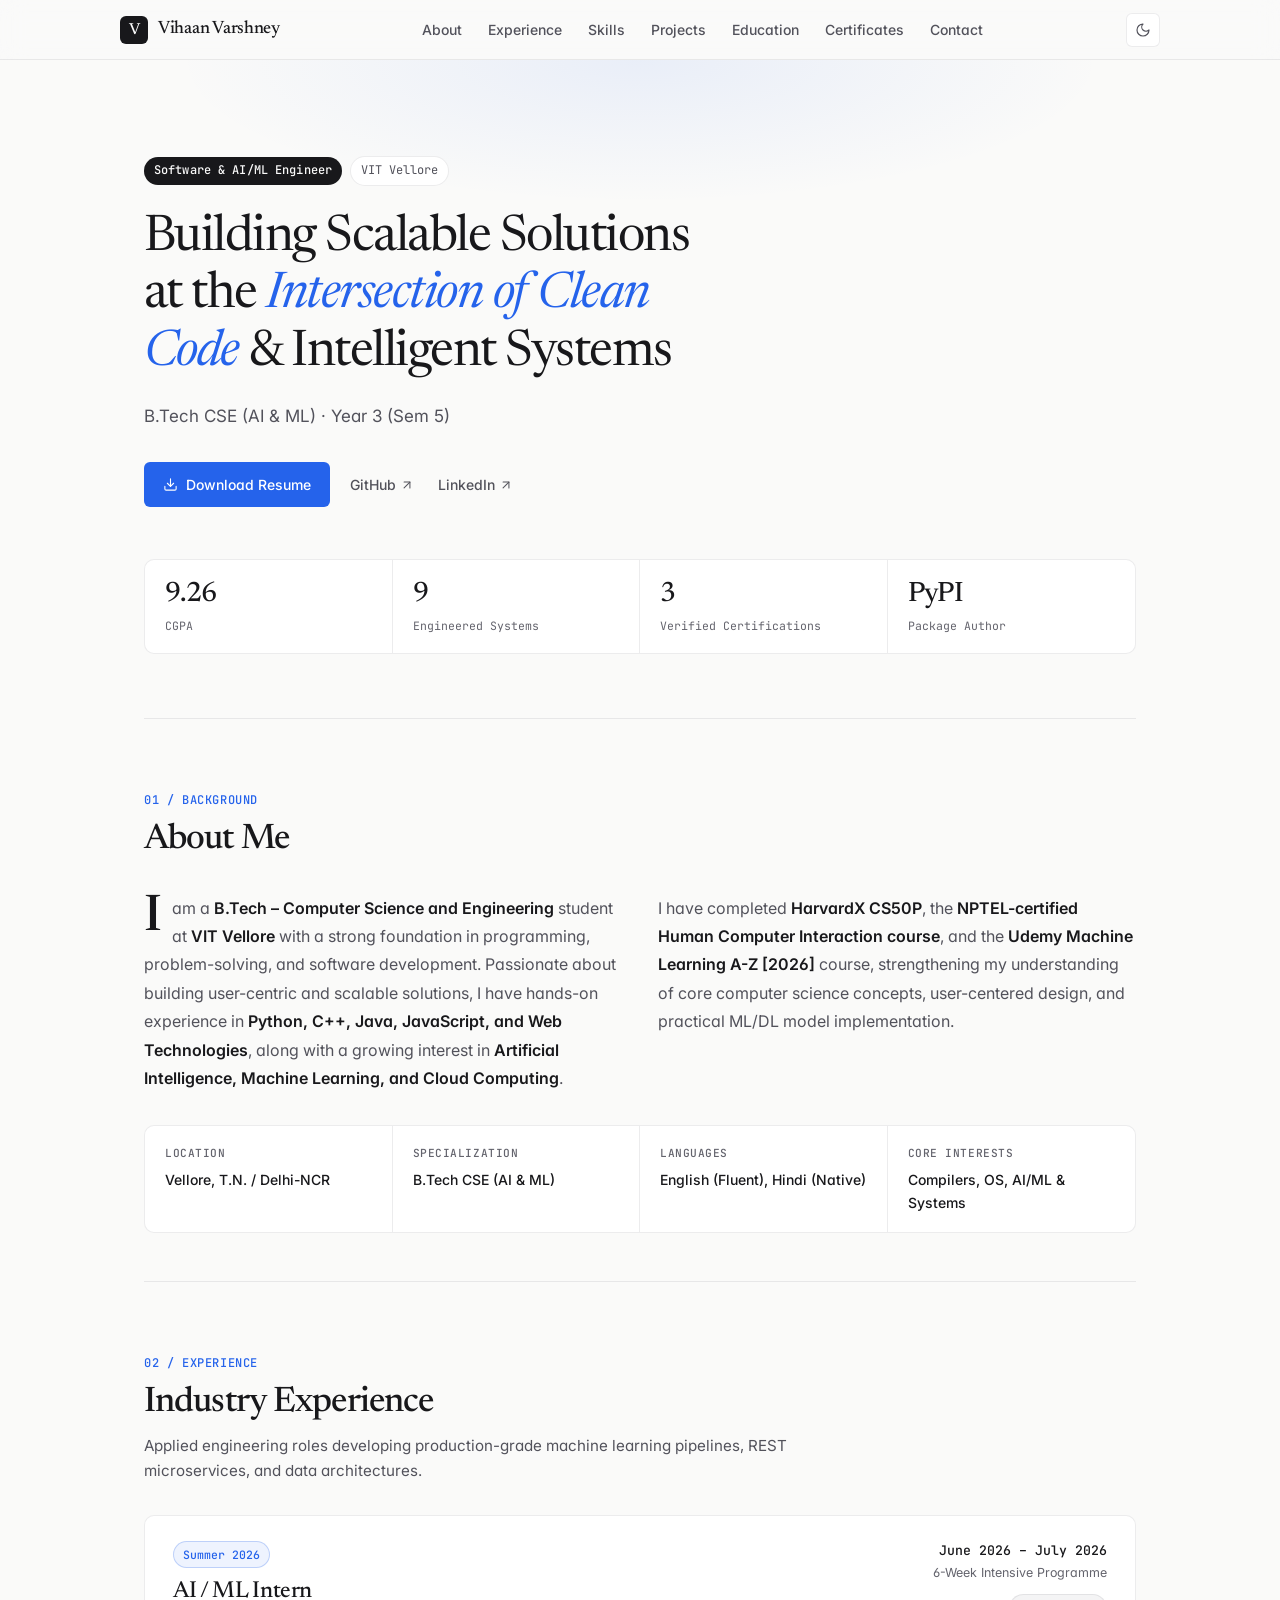
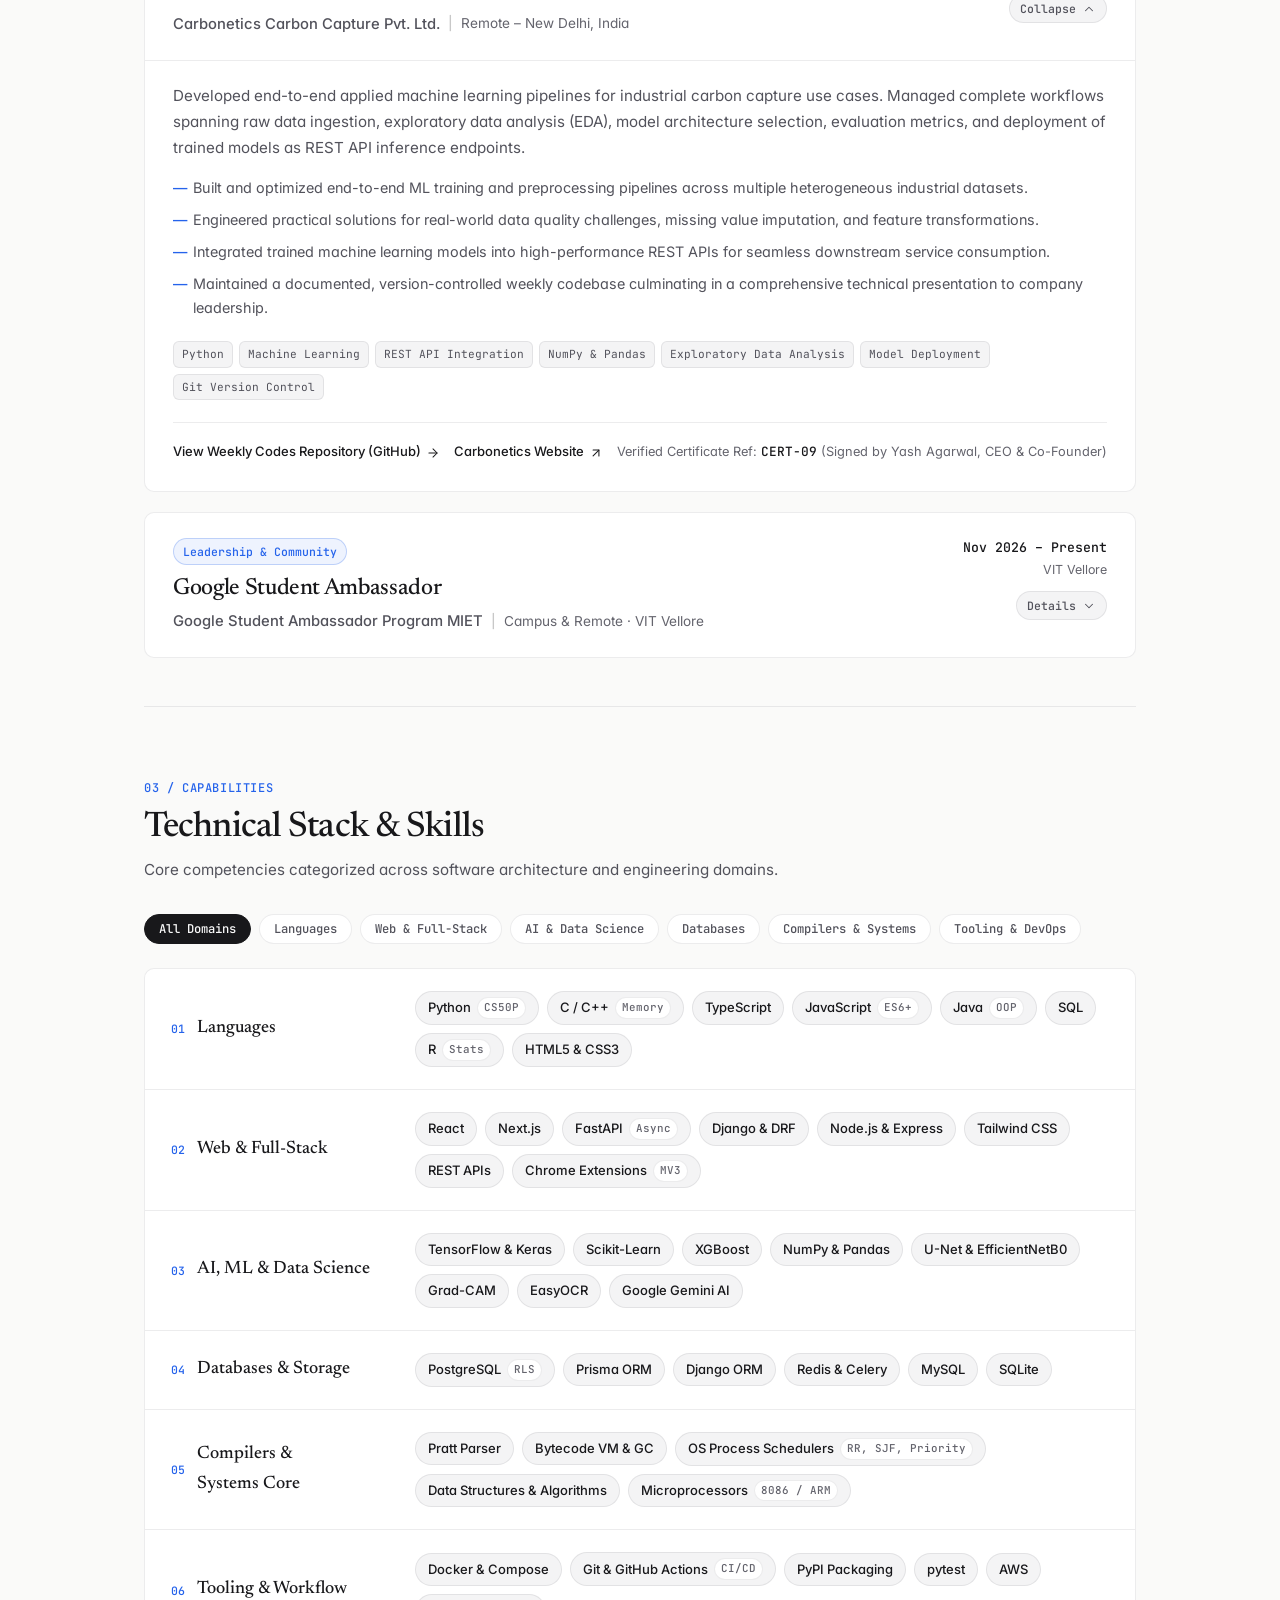
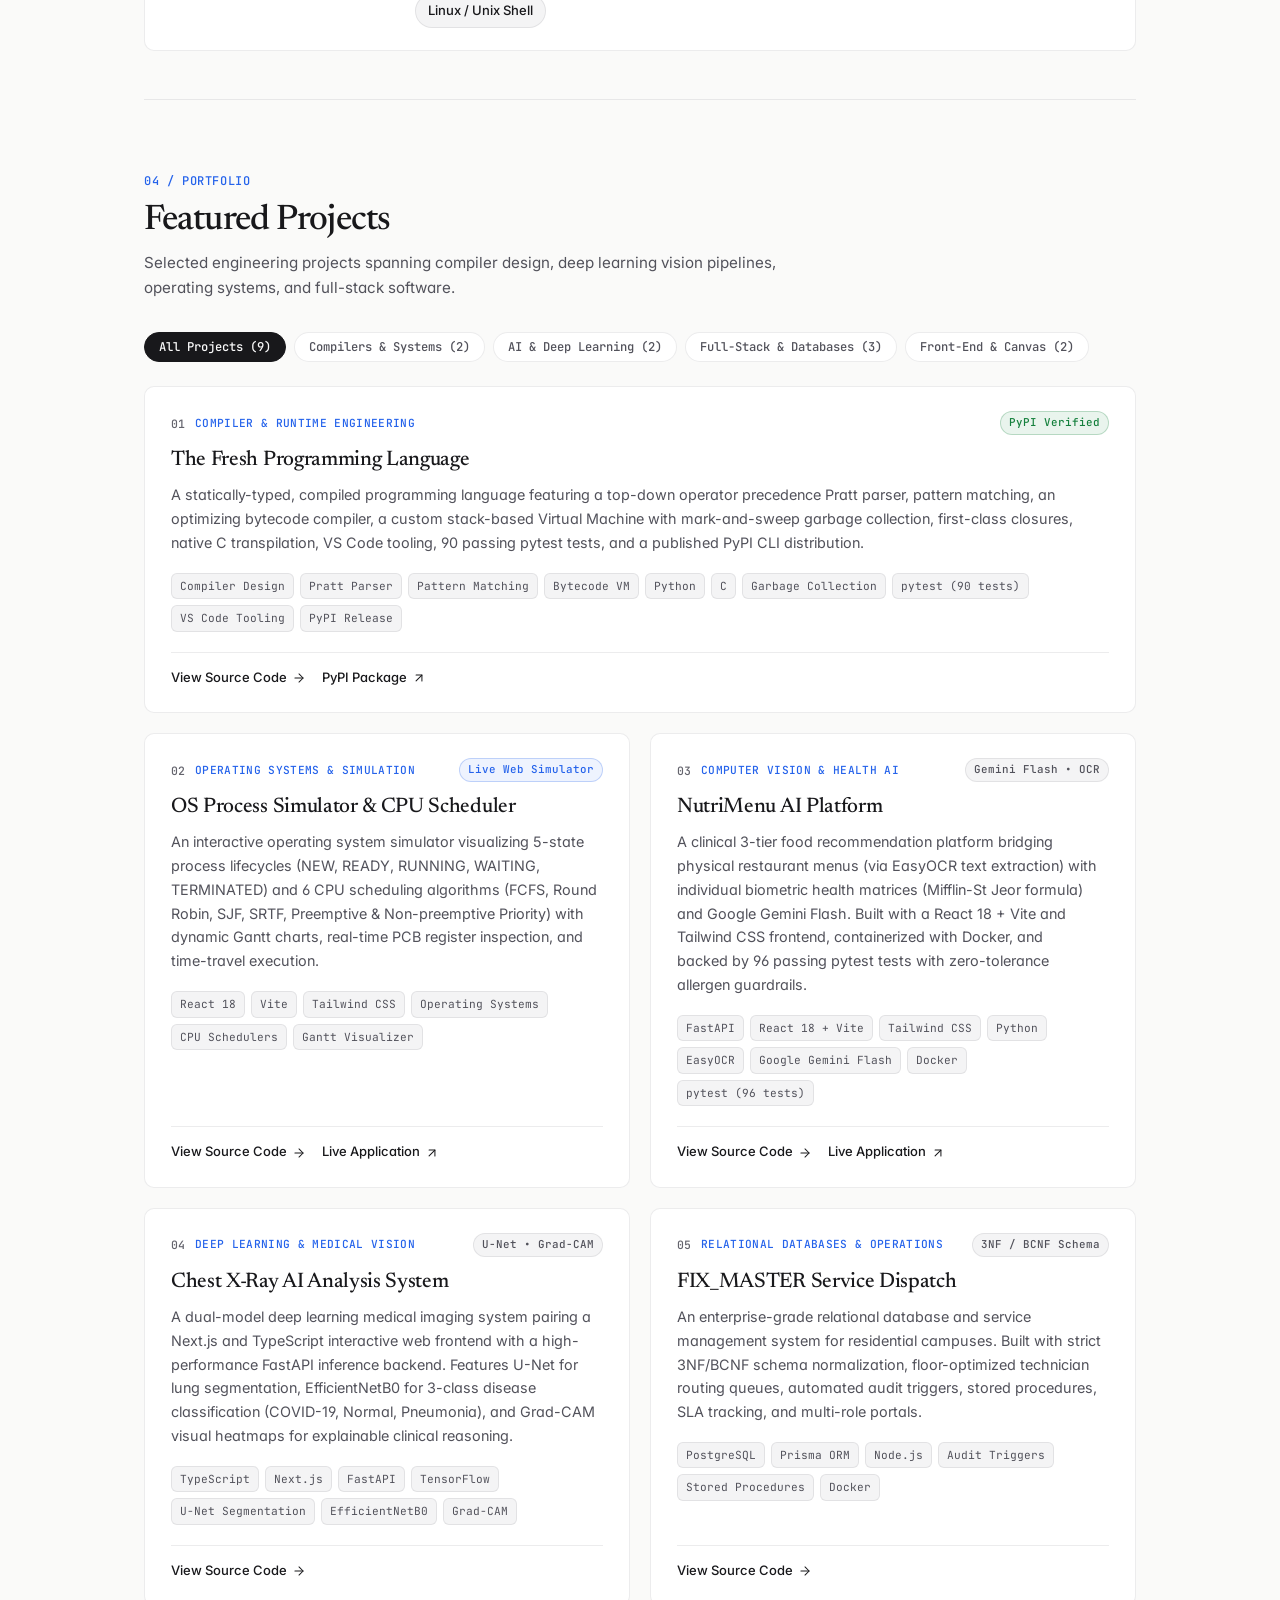
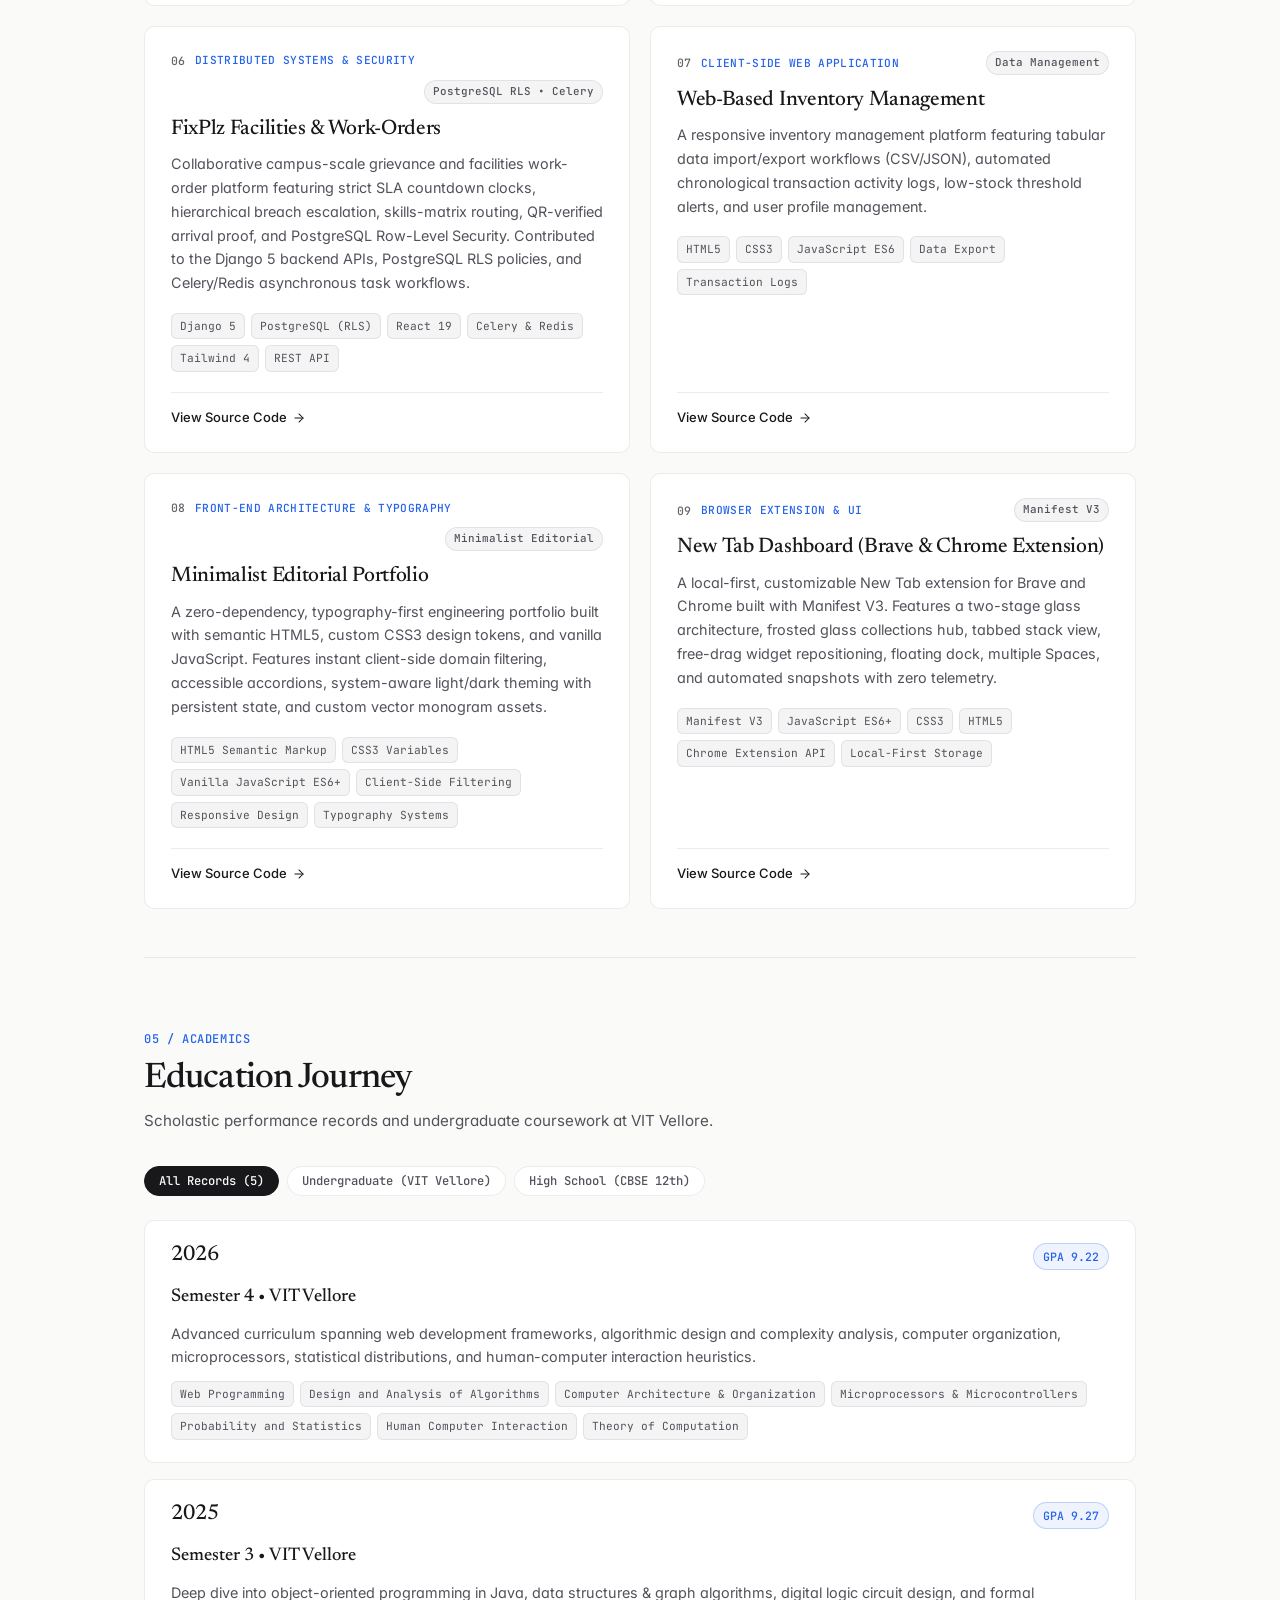
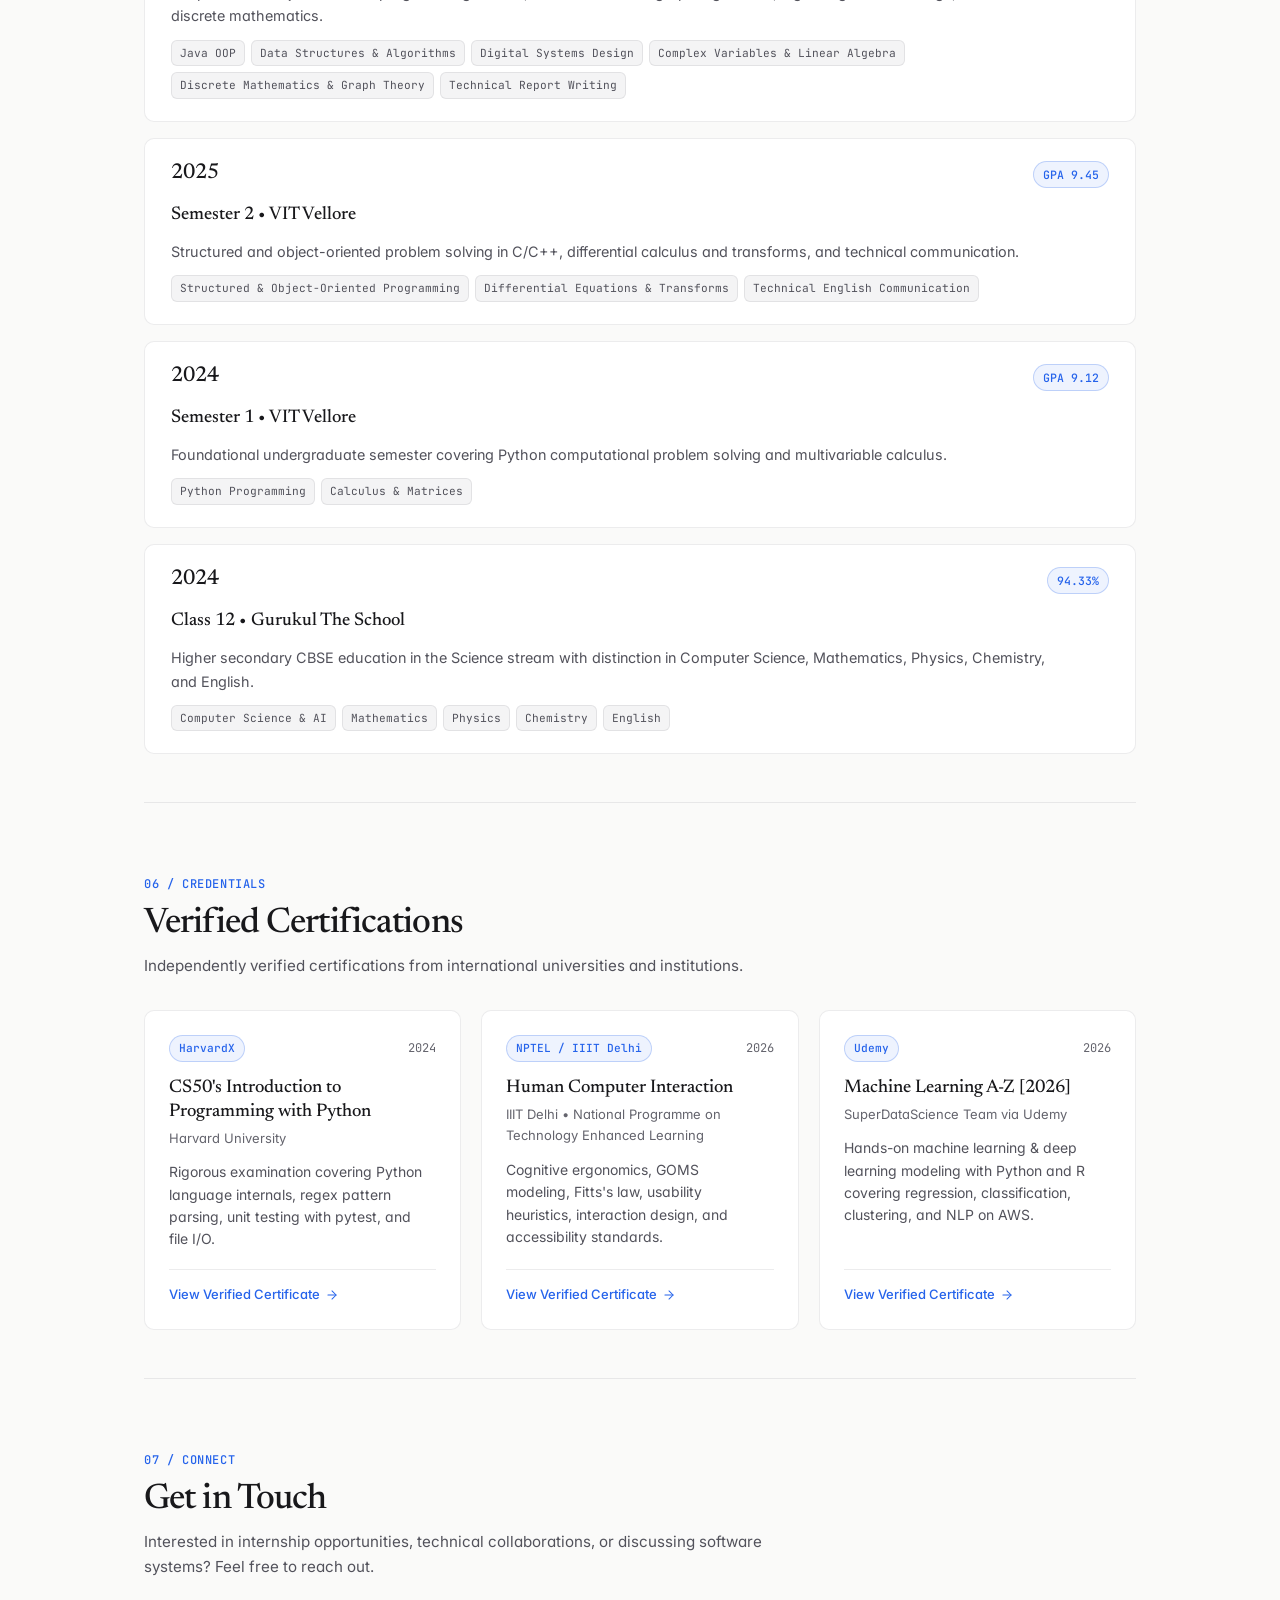
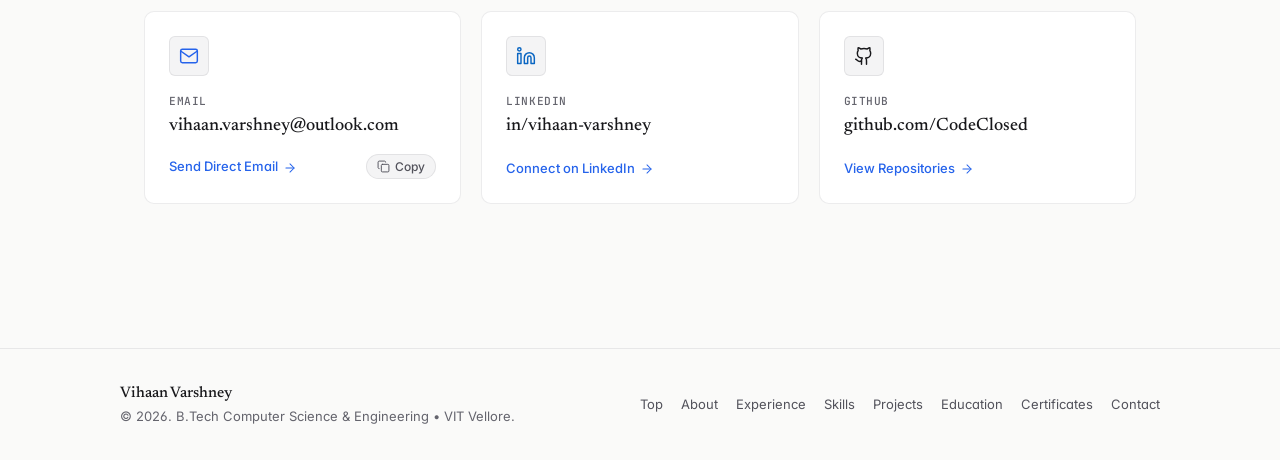
==== commit 4e0d78cd: "Add QoL features: Contact copy button, Back to Top, URL-synced filters, and keyboard shortcuts" ====
--- a/index.html
+++ b/index.html
@@ -150,9 +150,6 @@
       <li><a href="#certifications" class="mobile-nav-link">Verified Certifications</a></li>
       <li><a href="#contact" class="mobile-nav-link">Contact &amp; Links</a></li>
     </ul>
-    <div class="mobile-menu-cta">
-      <a href="mailto:vihaan.varshney@outlook.com" class="btn-primary full-width">Email Vihaan</a>
-    </div>
   </div>
 
   <main id="main-content" class="main-layout">
@@ -1002,7 +999,13 @@
           <div class="tile-body">
             <span class="tile-tag">EMAIL</span>
             <h3 class="tile-title"><a href="mailto:vihaan.varshney@outlook.com" class="stretched-link">vihaan.varshney@outlook.com</a></h3>
-            <span class="tile-action-label" aria-hidden="true">Send Direct Email <span class="arrow"><svg class="lucide-icon" width="14" height="14" viewBox="0 0 24 24" fill="none" stroke="currentColor" stroke-width="1.75" stroke-linecap="round" stroke-linejoin="round"><path d="M5 12h14"/><path d="m12 5 7 7-7 7"/></svg></span></span>
+            <div class="tile-actions-row">
+              <span class="tile-action-label" aria-hidden="true">Send Direct Email <span class="arrow"><svg class="lucide-icon" width="14" height="14" viewBox="0 0 24 24" fill="none" stroke="currentColor" stroke-width="1.75" stroke-linecap="round" stroke-linejoin="round"><path d="M5 12h14"/><path d="m12 5 7 7-7 7"/></svg></span></span>
+              <button type="button" class="tile-copy-btn copy-email-btn" data-email="vihaan.varshney@outlook.com" aria-label="Copy email address">
+                <svg class="lucide-icon" width="13" height="13" viewBox="0 0 24 24" fill="none" stroke="currentColor" stroke-width="1.75" stroke-linecap="round" stroke-linejoin="round" aria-hidden="true"><rect width="14" height="14" x="8" y="8" rx="2" ry="2"/><path d="M4 16c-1.1 0-2-.9-2-2V4c0-1.1.9-2 2-2h10c1.1 0 2 .9 2 2"/></svg>
+                <span>Copy</span>
+              </button>
+            </div>
           </div>
         </article>
 
@@ -1046,6 +1049,11 @@
   <div id="toastNotification" class="toast-popup" role="status" aria-live="polite">
     <span id="toastMessage">Email copied to clipboard</span>
   </div>
+
+  <!-- Back to Top Button -->
+  <button type="button" id="backToTopBtn" class="back-to-top-btn" aria-label="Back to top" title="Back to top">
+    <svg class="lucide-icon" width="18" height="18" viewBox="0 0 24 24" fill="none" stroke="currentColor" stroke-width="2" stroke-linecap="round" stroke-linejoin="round" aria-hidden="true"><path d="m18 15-6-6-6 6"/></svg>
+  </button>
 
   <!-- Minimalist Site Footer -->
   <footer class="site-footer">
--- a/styles.css
+++ b/styles.css
@@ -1615,6 +1615,45 @@
   overflow-wrap: anywhere;
 }
 
+.tile-actions-row {
+  display: flex;
+  align-items: center;
+  justify-content: space-between;
+  gap: 10px;
+  margin-top: auto;
+}
+
+.tile-actions-row .tile-action-label {
+  margin-top: 0;
+}
+
+.tile-copy-btn {
+  position: relative;
+  z-index: 2;
+  display: inline-flex;
+  align-items: center;
+  gap: 5px;
+  font-family: var(--font-sans);
+  font-size: 0.75rem;
+  font-weight: 500;
+  color: var(--text-secondary);
+  background: var(--bg-subtle);
+  border: 1px solid var(--border-subtle);
+  border-radius: var(--radius-pill);
+  padding: 4px 10px;
+  cursor: pointer;
+  transition: color var(--duration-fast) var(--ease-out),
+              border-color var(--duration-fast) var(--ease-out),
+              background-color var(--duration-fast) var(--ease-out);
+}
+
+.tile-copy-btn:hover,
+.tile-copy-btn:focus-visible {
+  color: var(--text-primary);
+  border-color: var(--border-strong);
+  background: var(--bg-surface);
+}
+
 .tile-action-label {
   font-size: 0.8125rem;
   font-weight: 500;
@@ -1659,6 +1698,44 @@
 .toast-popup.show {
   opacity: 1;
   transform: translateY(0);
+}
+
+/* Back to Top Floating Button */
+.back-to-top-btn {
+  position: fixed;
+  bottom: 24px;
+  right: 24px;
+  width: 40px;
+  height: 40px;
+  border-radius: var(--radius-md);
+  background: var(--bg-surface);
+  color: var(--text-secondary);
+  border: 1px solid var(--border-default);
+  display: flex;
+  align-items: center;
+  justify-content: center;
+  cursor: pointer;
+  opacity: 0;
+  transform: translateY(8px);
+  pointer-events: none;
+  z-index: 1500;
+  box-shadow: 0 4px 14px rgba(0, 0, 0, 0.08);
+  transition: opacity var(--duration-base) var(--ease-out),
+              transform var(--duration-base) var(--ease-out),
+              color var(--duration-fast) var(--ease-out),
+              border-color var(--duration-fast) var(--ease-out);
+}
+
+.back-to-top-btn.visible {
+  opacity: 1;
+  transform: translateY(0);
+  pointer-events: auto;
+}
+
+.back-to-top-btn:hover,
+.back-to-top-btn:focus-visible {
+  color: var(--text-primary);
+  border-color: var(--border-strong);
 }
 
 /* --------------------------------------------------------------------------
@@ -1947,6 +2024,7 @@
   .mobile-menu,
   .filter-pills-bar,
   .toast-popup,
+  .back-to-top-btn,
   .hero-actions,
   .exp-toggle-indicator,
   .footer-links,
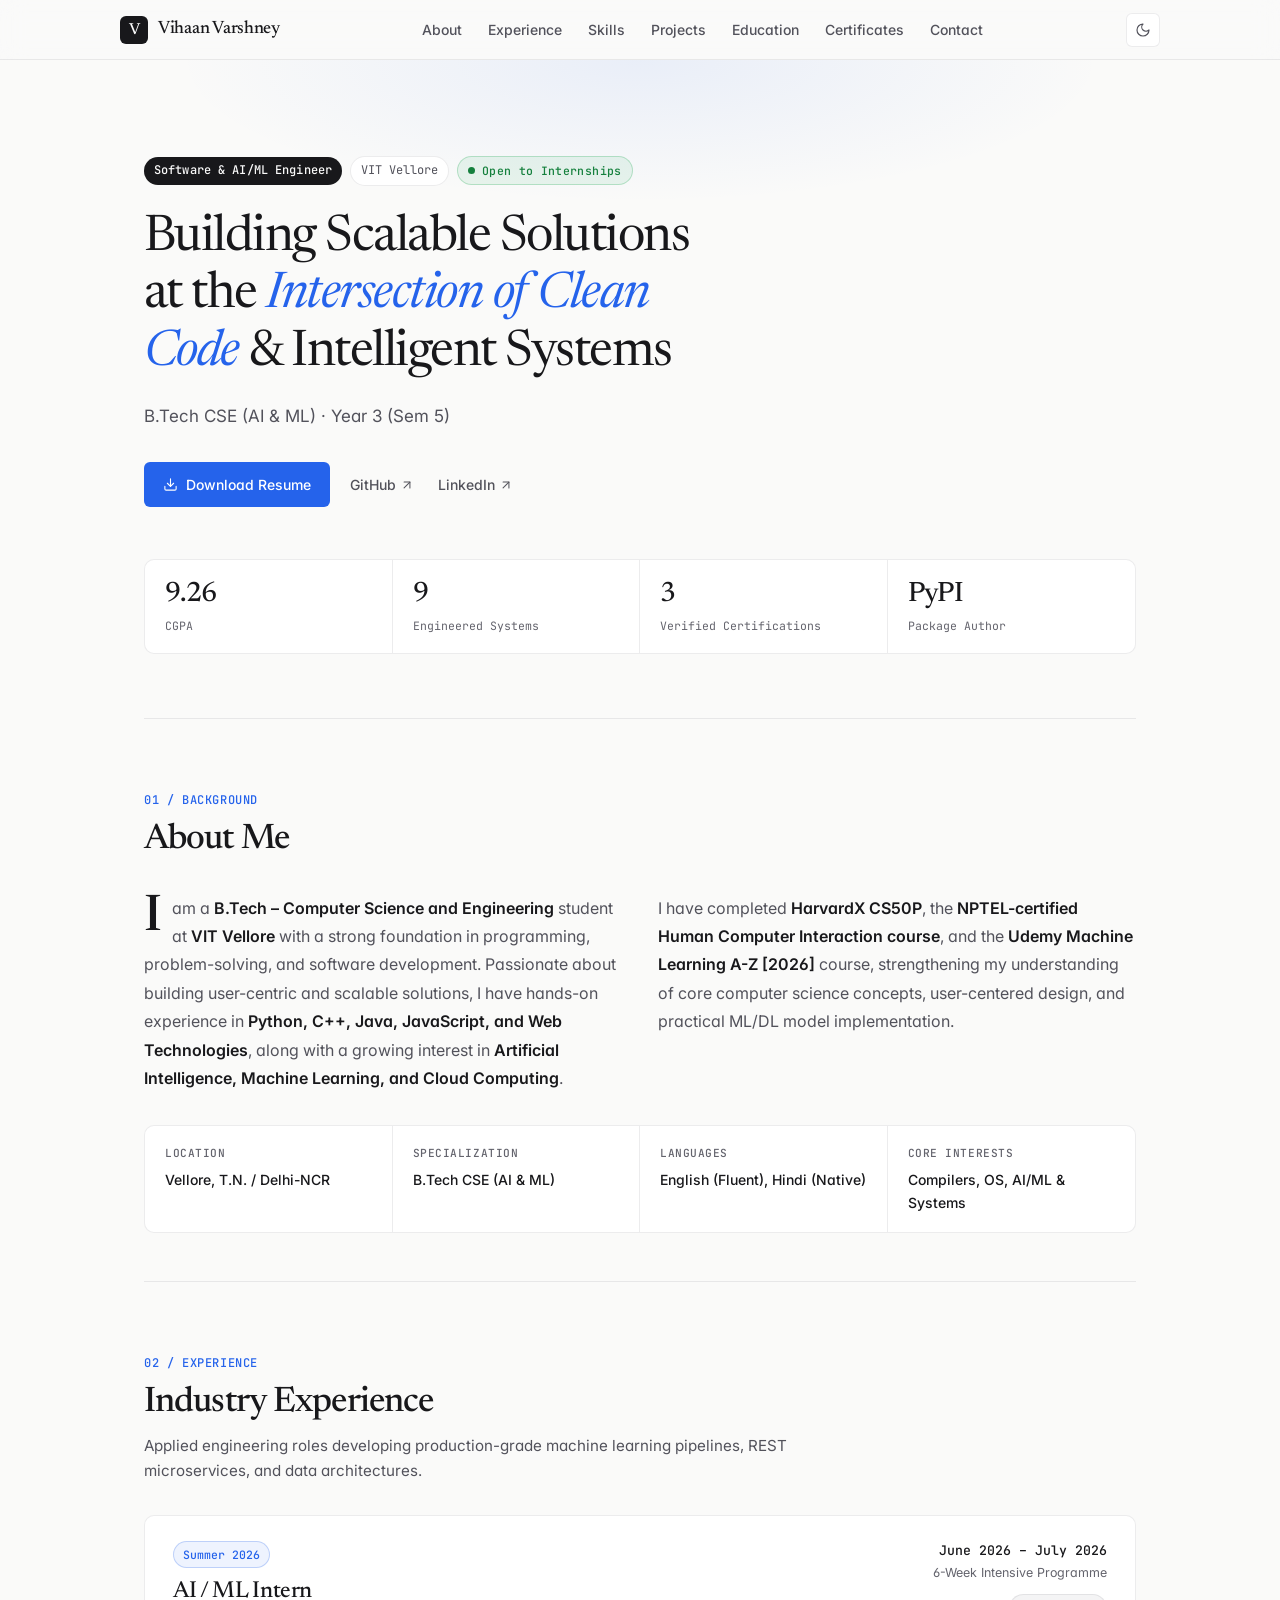
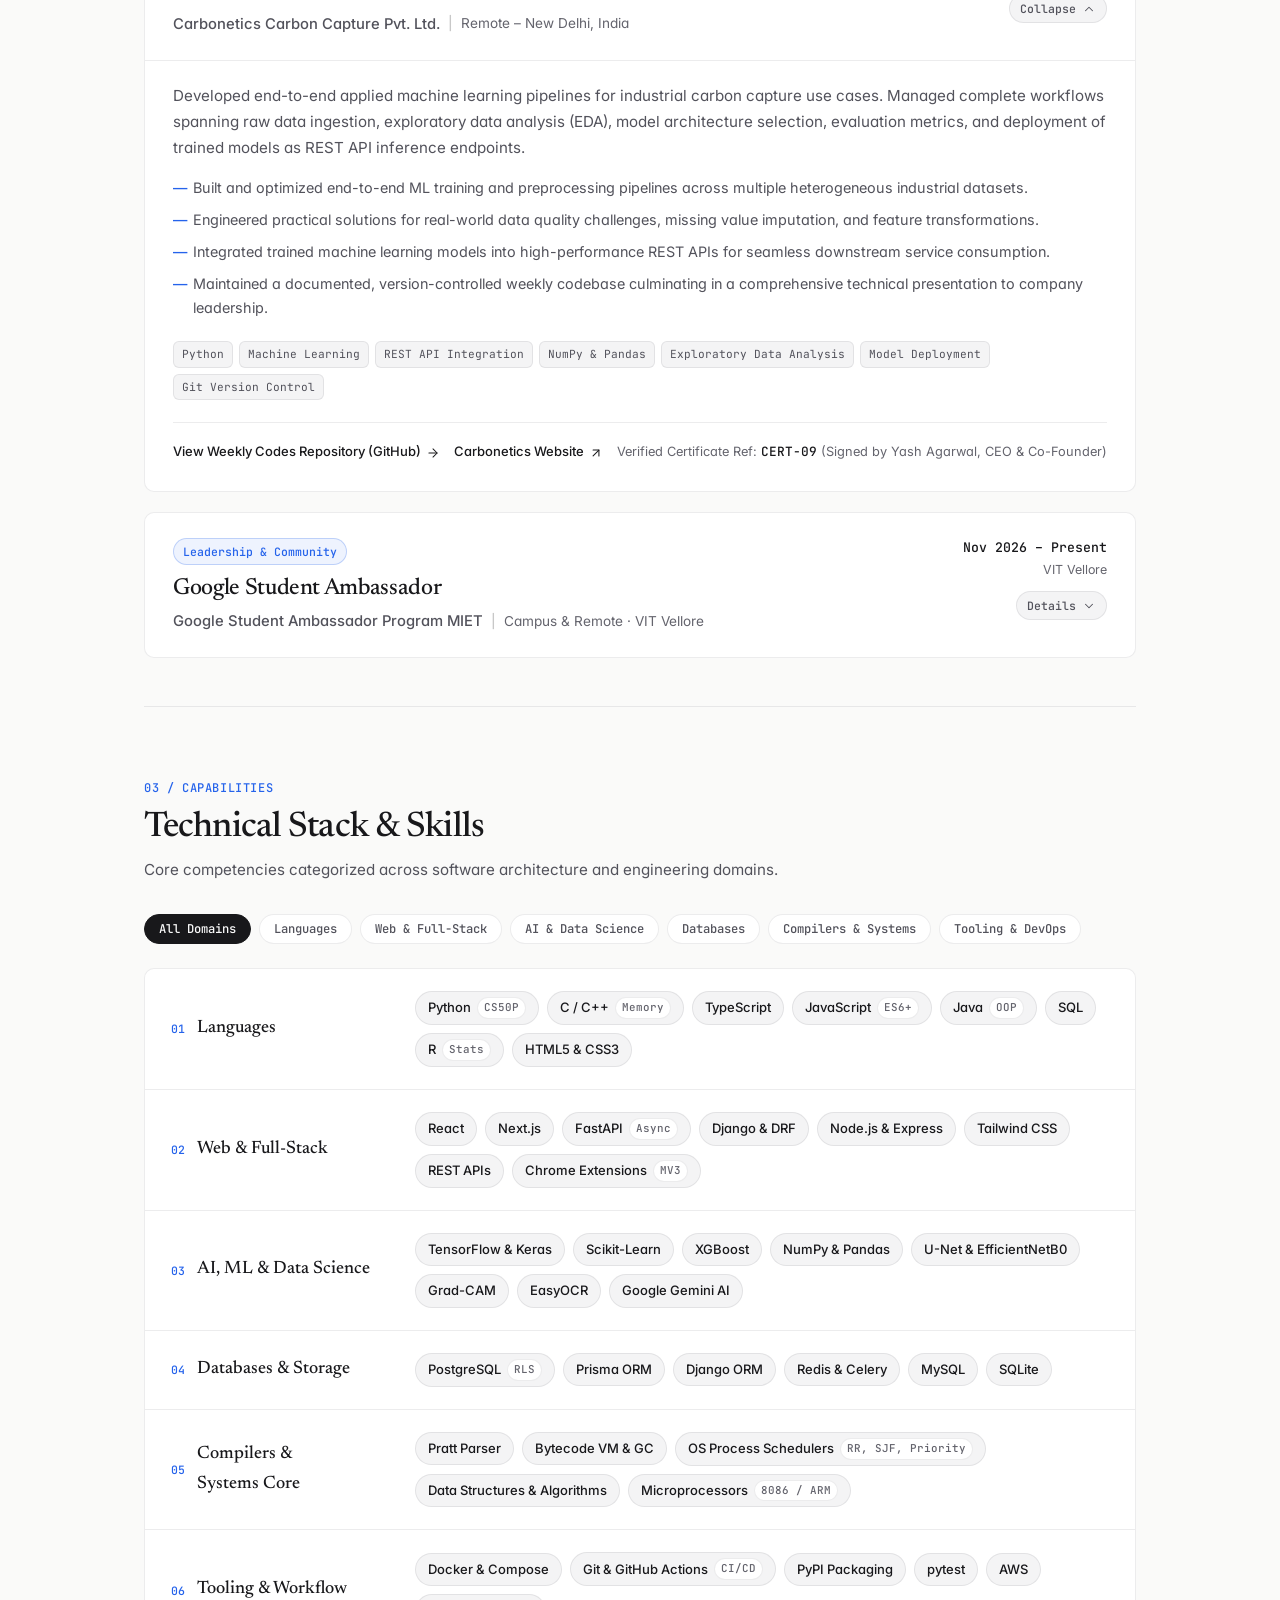
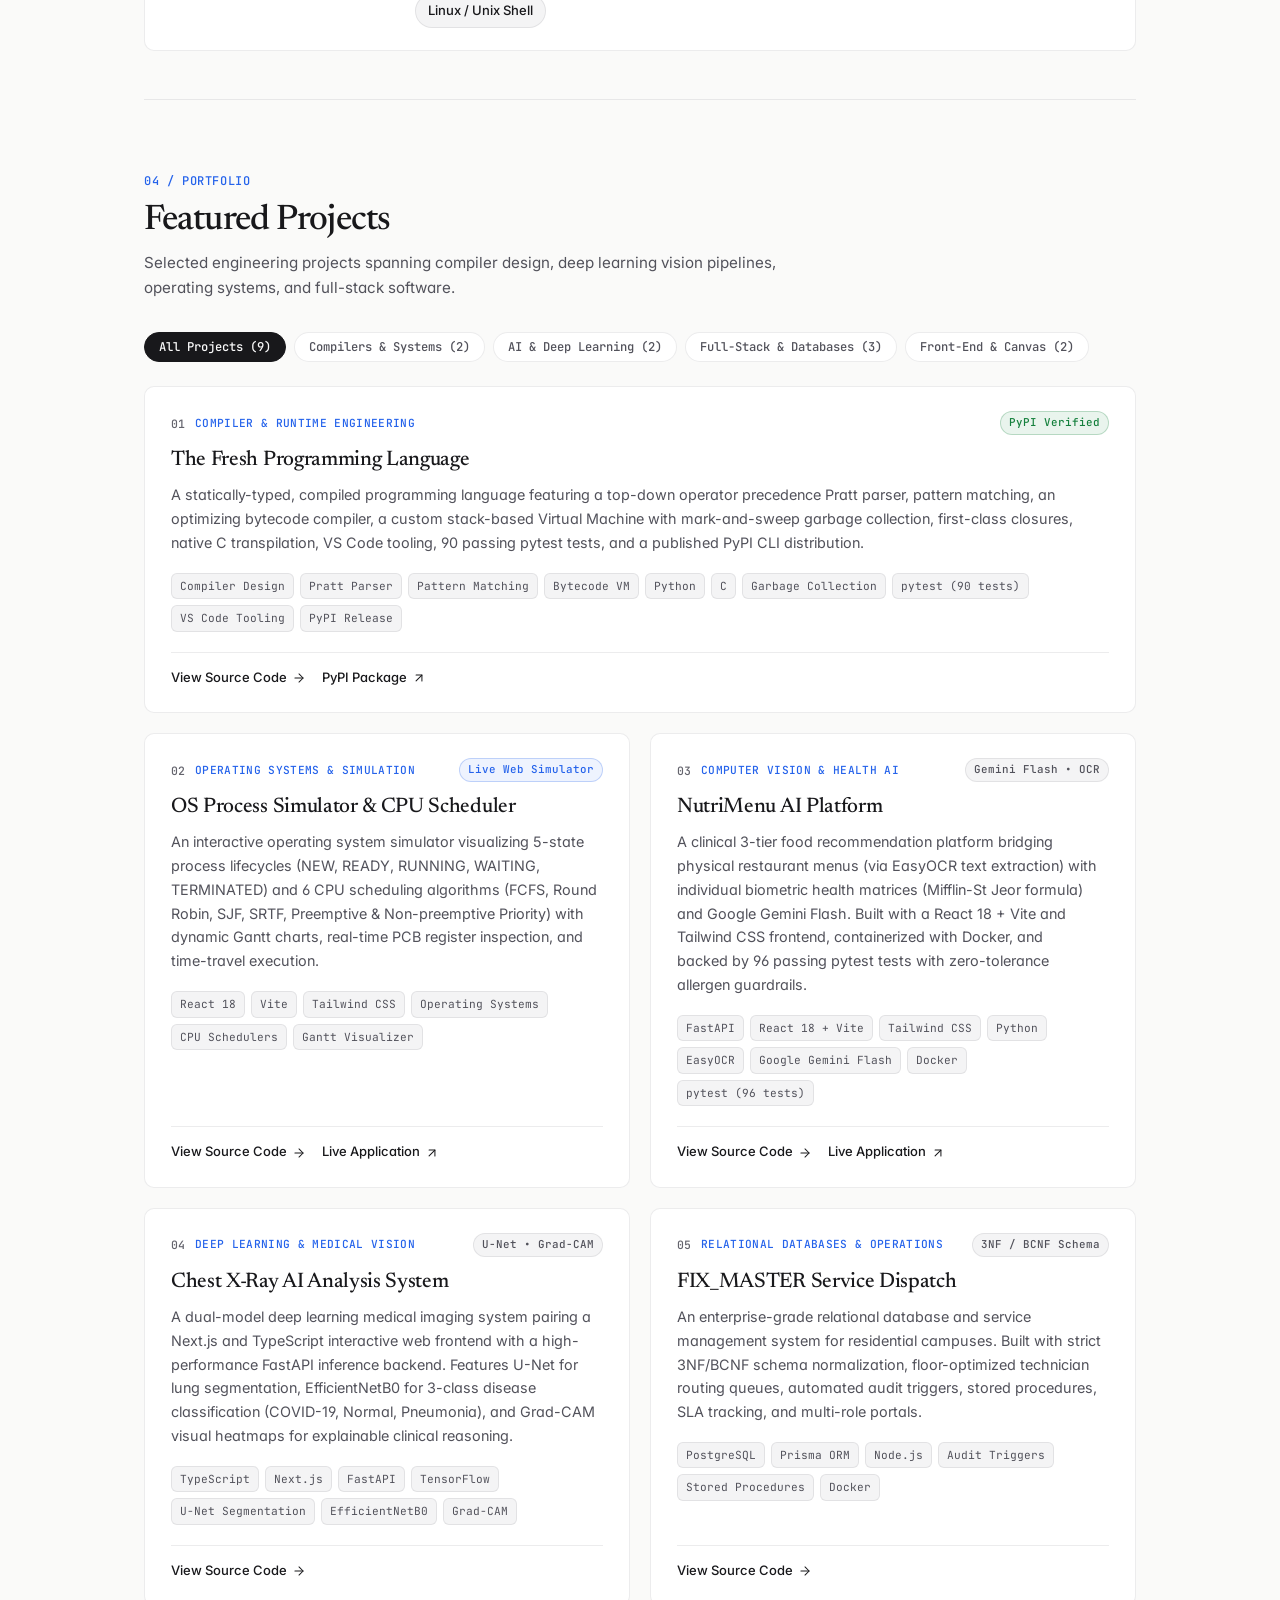
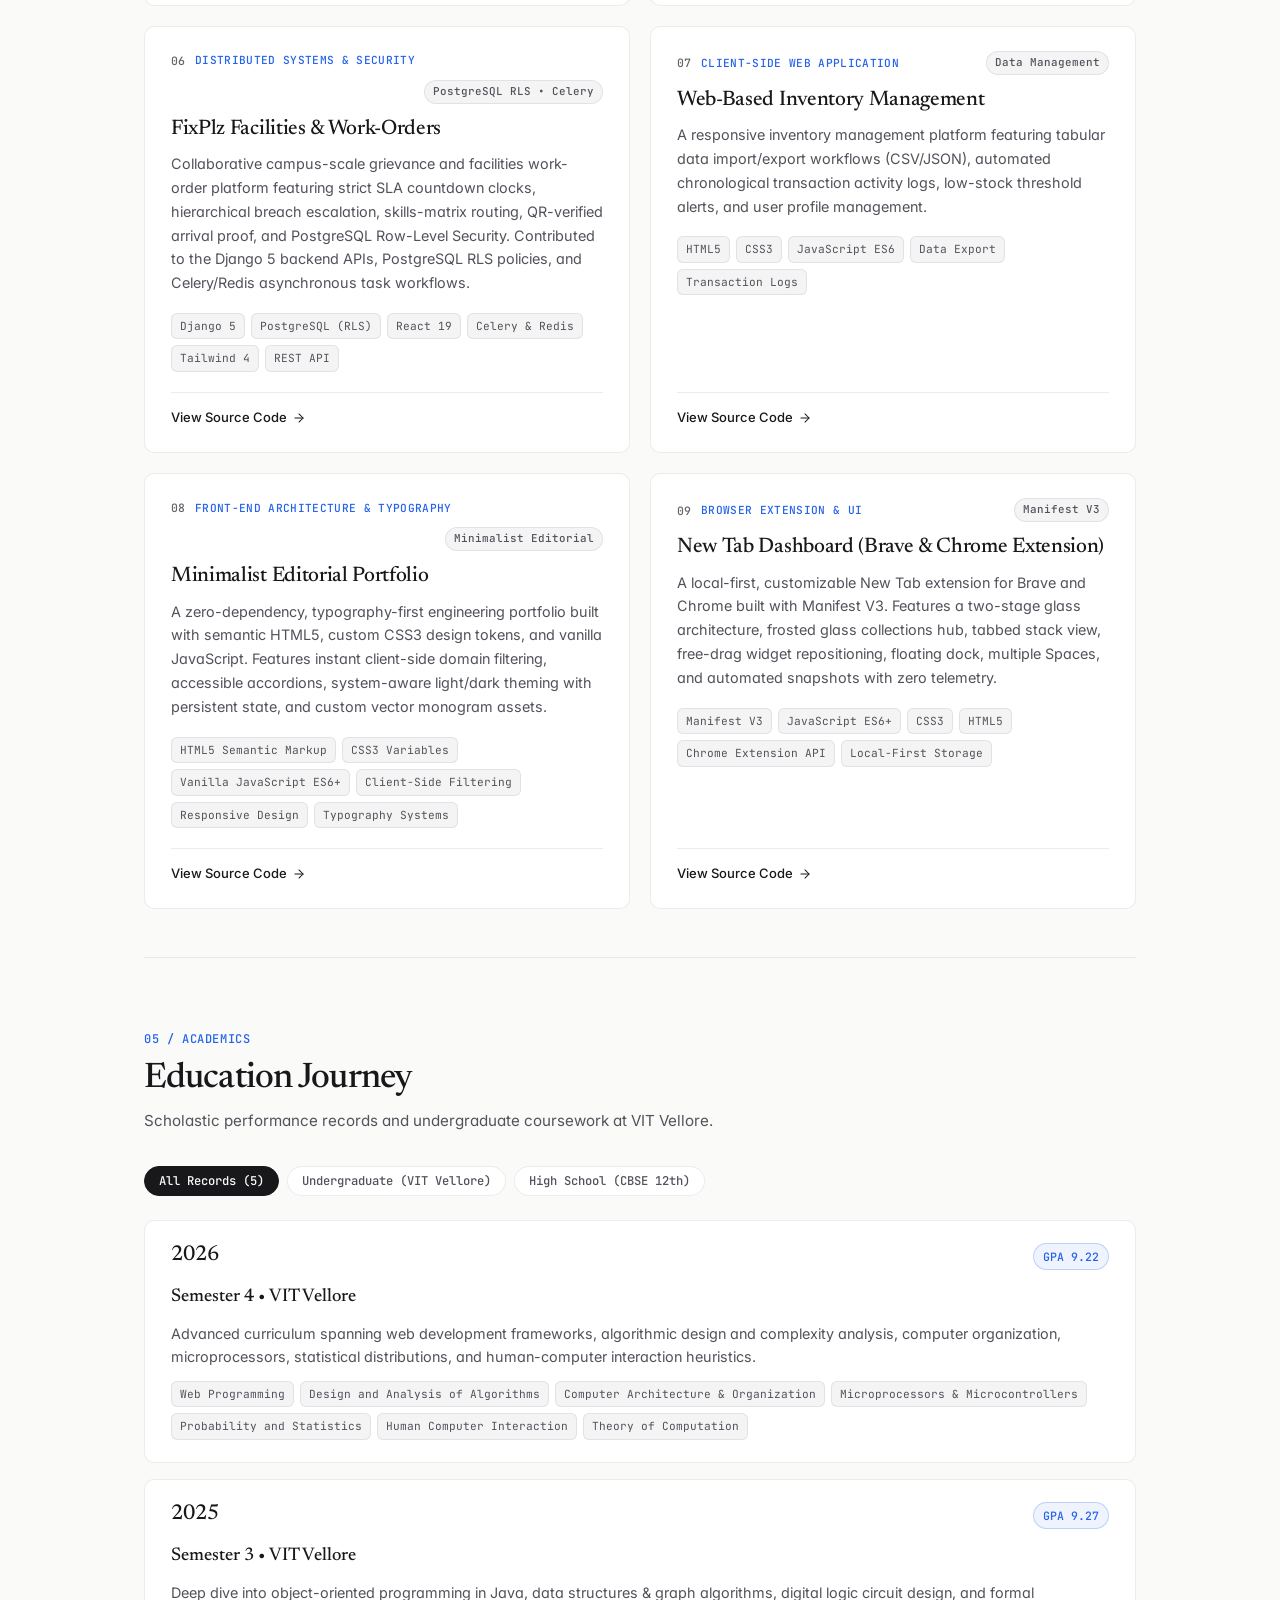
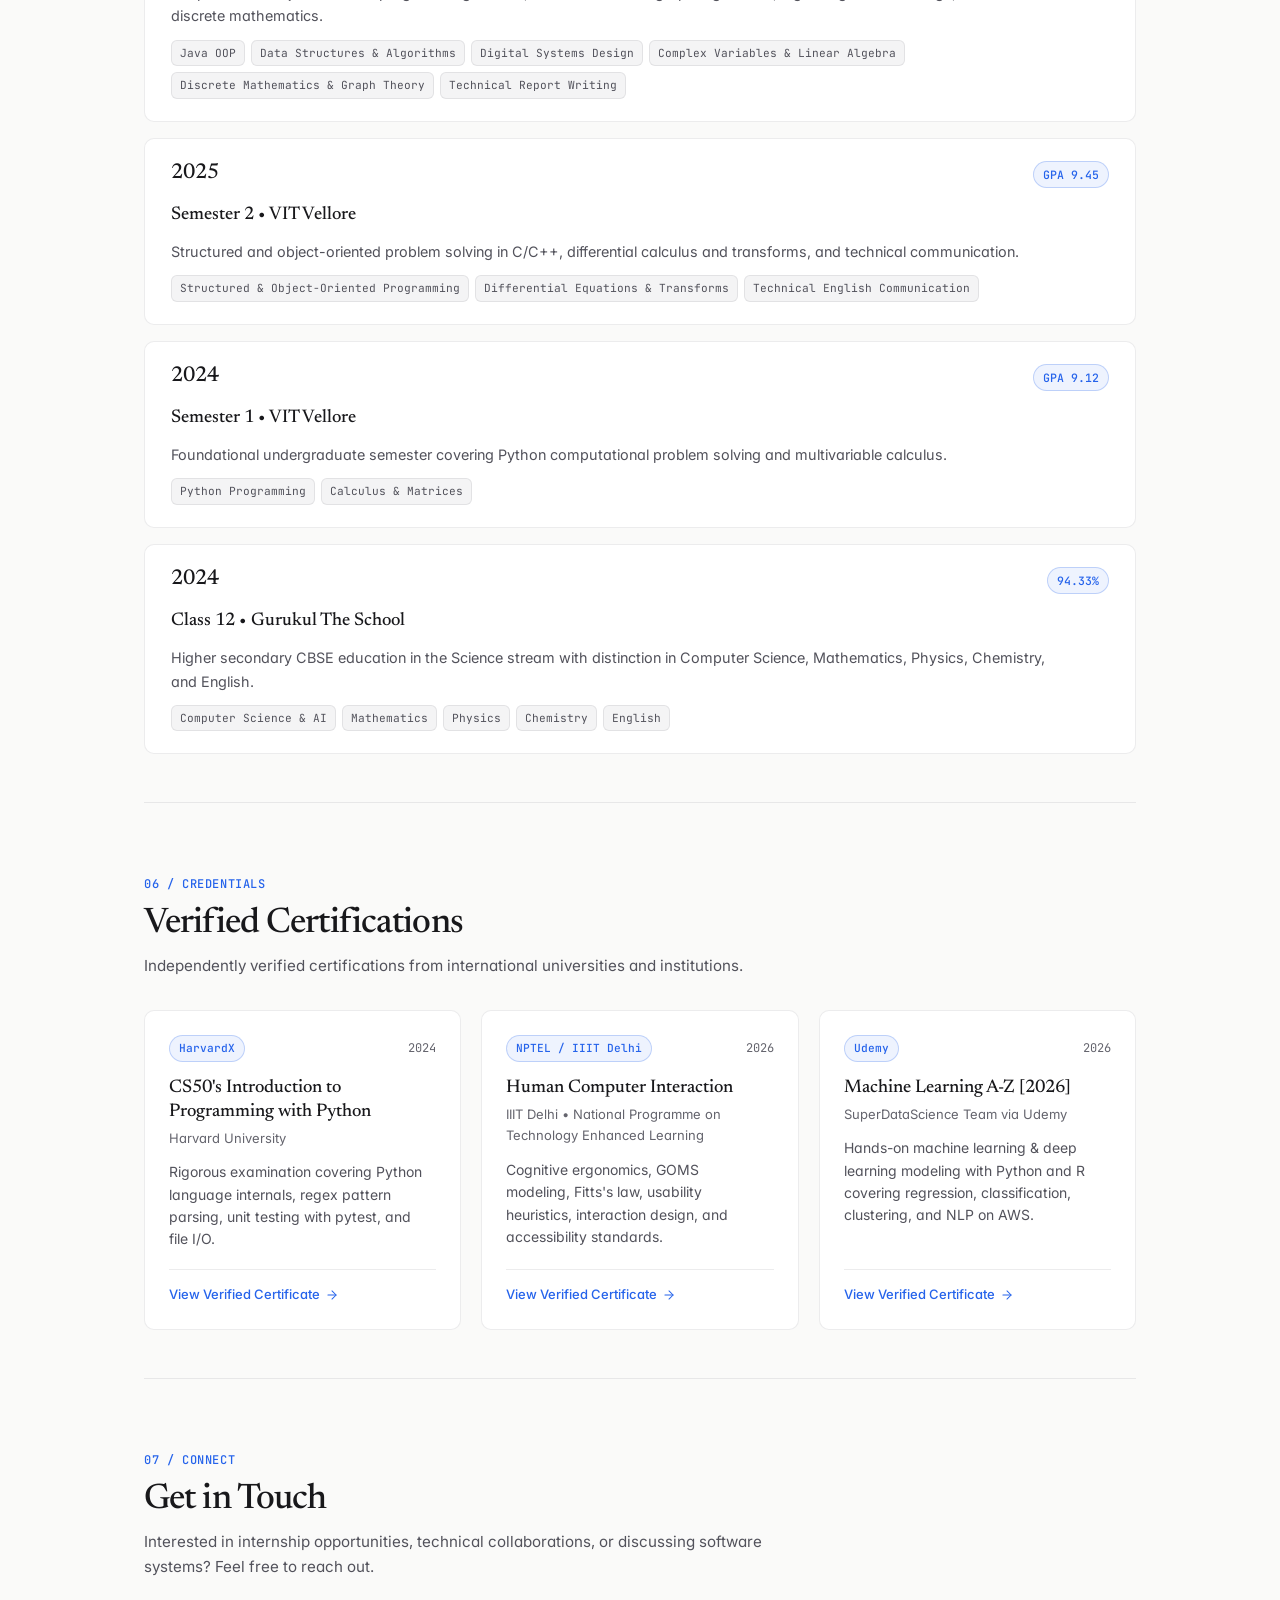
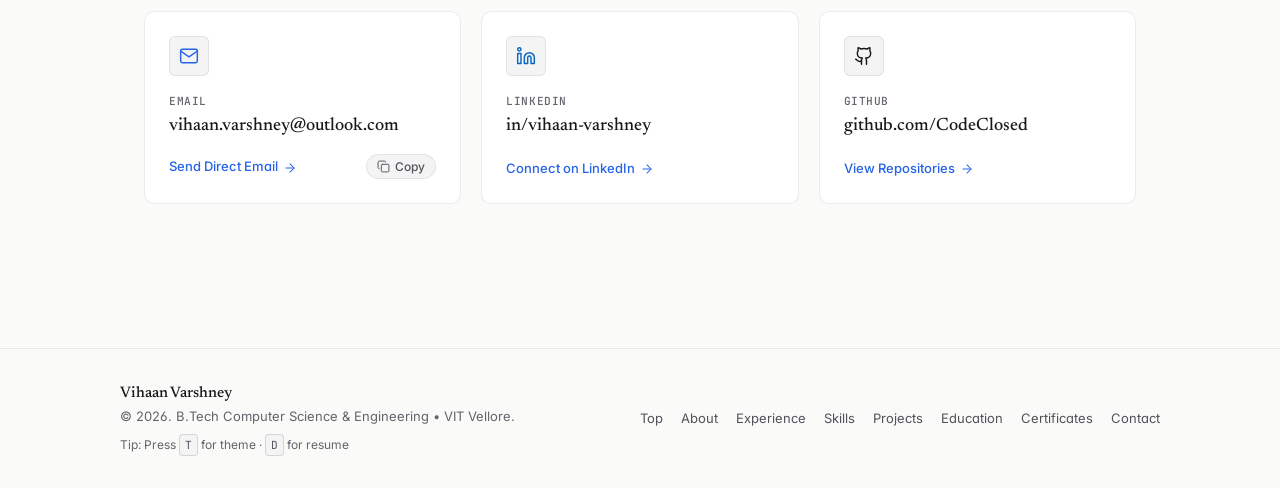
==== commit 772b8c07: "Add custom 404 page, availability badge, card hover lift, shortcut hint, and cache-bust v4.0" ====
--- a/index.html
+++ b/index.html
@@ -54,7 +54,7 @@
   <link rel="apple-touch-icon" href="favicon/apple-touch-icon.png">
   <link rel="manifest" href="favicon/site.webmanifest">
 
-  <link rel="stylesheet" href="styles.css?v=3.0">
+  <link rel="stylesheet" href="styles.css?v=4.0">
 
   <script type="application/ld+json">
     {
@@ -87,7 +87,7 @@
     }
   </script>
 
-  <script src="script.js?v=3.0" defer></script>
+  <script src="script.js?v=4.0" defer></script>
 </head>
 
 <body>
@@ -161,6 +161,7 @@
       <div class="hero-eyebrow">
         <span class="badge-accent">Software &amp; AI/ML Engineer</span>
         <span class="badge-subtle">VIT Vellore</span>
+        <span class="badge-availability"><span class="status-dot" aria-hidden="true"></span>Open to Internships</span>
       </div>
 
       <h1 class="hero-title">
@@ -1061,6 +1062,7 @@
       <div class="footer-left">
         <strong>Vihaan Varshney</strong>
         <p>&copy; 2026. B.Tech Computer Science &amp; Engineering &bull; VIT Vellore.</p>
+        <p class="footer-shortcuts">Tip: Press <kbd>T</kbd> for theme &middot; <kbd>D</kbd> for resume</p>
       </div>
       <div class="footer-links">
         <a href="#home">Top</a>
--- a/styles.css
+++ b/styles.css
@@ -1207,6 +1207,8 @@
 .project-editorial-item:hover,
 .project-editorial-item:focus-within {
   border-color: var(--border-default);
+  transform: translateY(-2px);
+  box-shadow: 0 6px 20px rgba(0, 0, 0, 0.06);
 }
 
 .project-editorial-item:active {
@@ -1454,6 +1456,8 @@
 .cert-item-card:focus-within,
 .cert-item-card:focus-visible {
   border-color: var(--border-default);
+  transform: translateY(-2px);
+  box-shadow: 0 6px 20px rgba(0, 0, 0, 0.06);
 }
 
 .cert-item-card:active {
@@ -1558,6 +1562,8 @@
 .contact-tile-card:focus-within,
 .contact-tile-card:focus-visible {
   border-color: var(--border-default);
+  transform: translateY(-2px);
+  box-shadow: 0 6px 20px rgba(0, 0, 0, 0.06);
 }
 
 .contact-tile-card:active {
@@ -1738,6 +1744,58 @@
   border-color: var(--border-strong);
 }
 
+/* Availability Badge & Footer Shortcut Hint */
+.badge-availability {
+  display: inline-flex;
+  align-items: center;
+  gap: 7px;
+  font-family: var(--font-mono);
+  font-size: 0.72rem;
+  font-weight: 500;
+  letter-spacing: 0.03em;
+  color: #15803d;
+  background: rgba(22, 163, 74, 0.08);
+  border: 1px solid rgba(22, 163, 74, 0.25);
+  padding: 4px 10px;
+  border-radius: var(--radius-pill);
+}
+
+[data-theme="dark"] .badge-availability {
+  color: #4ade80;
+  background: rgba(74, 222, 128, 0.1);
+  border-color: rgba(74, 222, 128, 0.28);
+}
+
+.status-dot {
+  width: 7px;
+  height: 7px;
+  border-radius: 50%;
+  background: currentColor;
+  animation: pulse-dot 2.2s ease-in-out infinite;
+}
+
+@keyframes pulse-dot {
+  0%, 100% { opacity: 1; transform: scale(1); }
+  50% { opacity: 0.45; transform: scale(0.85); }
+}
+
+.footer-shortcuts {
+  margin-top: 6px;
+  font-size: 0.75rem;
+  color: var(--text-muted);
+}
+
+.footer-shortcuts kbd {
+  display: inline-block;
+  font-family: var(--font-mono);
+  font-size: 0.7rem;
+  padding: 1px 5px;
+  border-radius: 4px;
+  background: var(--bg-subtle);
+  border: 1px solid var(--border-default);
+  color: var(--text-secondary);
+}
+
 /* --------------------------------------------------------------------------
    15. SITE FOOTER
    -------------------------------------------------------------------------- */
@@ -1989,8 +2047,15 @@
   .link-action:hover .arrow,
   .link-action:hover .external-icon,
   .cert-item-card:hover .cert-verify-link .arrow,
-  .contact-tile-card:hover .tile-action-label .arrow {
+  .contact-tile-card:hover .tile-action-label .arrow,
+  .project-editorial-item:hover,
+  .cert-item-card:hover,
+  .contact-tile-card:hover {
     transform: none;
+  }
+
+  .status-dot {
+    animation: none;
   }
 }
 
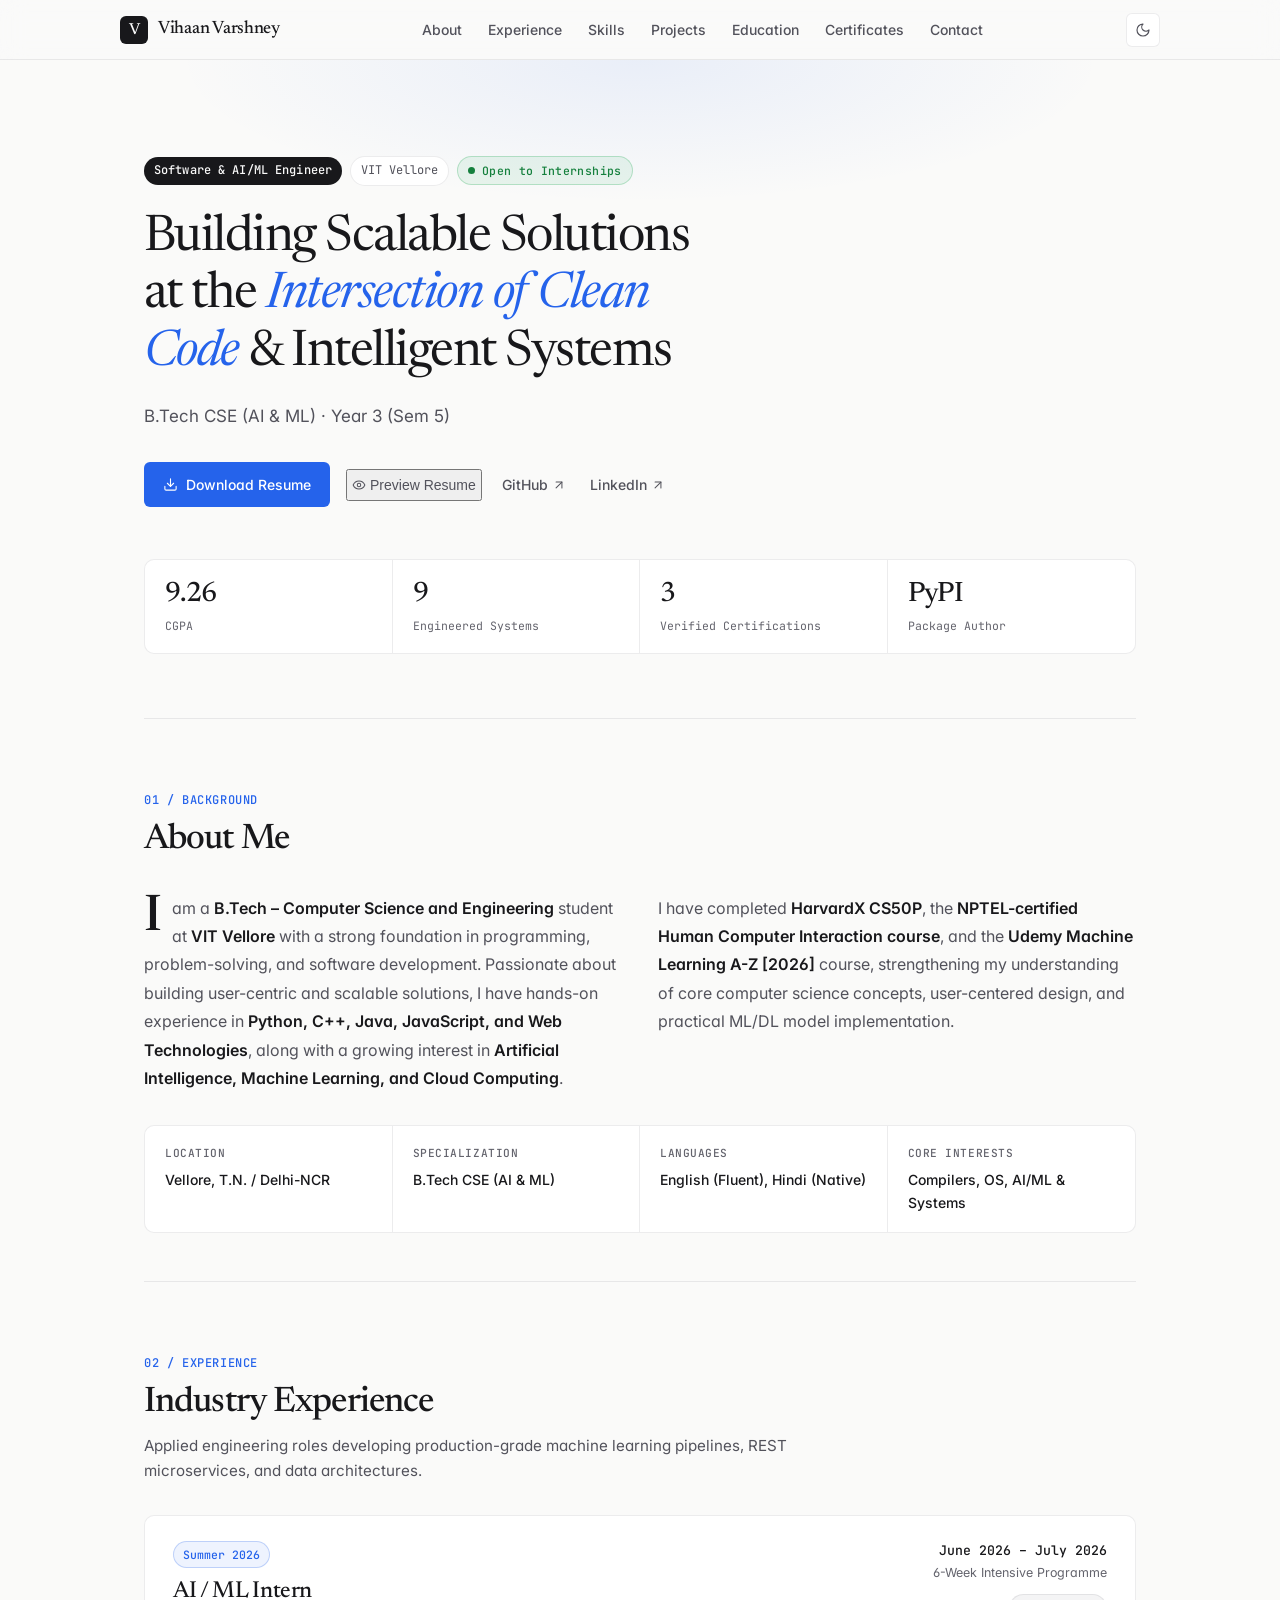
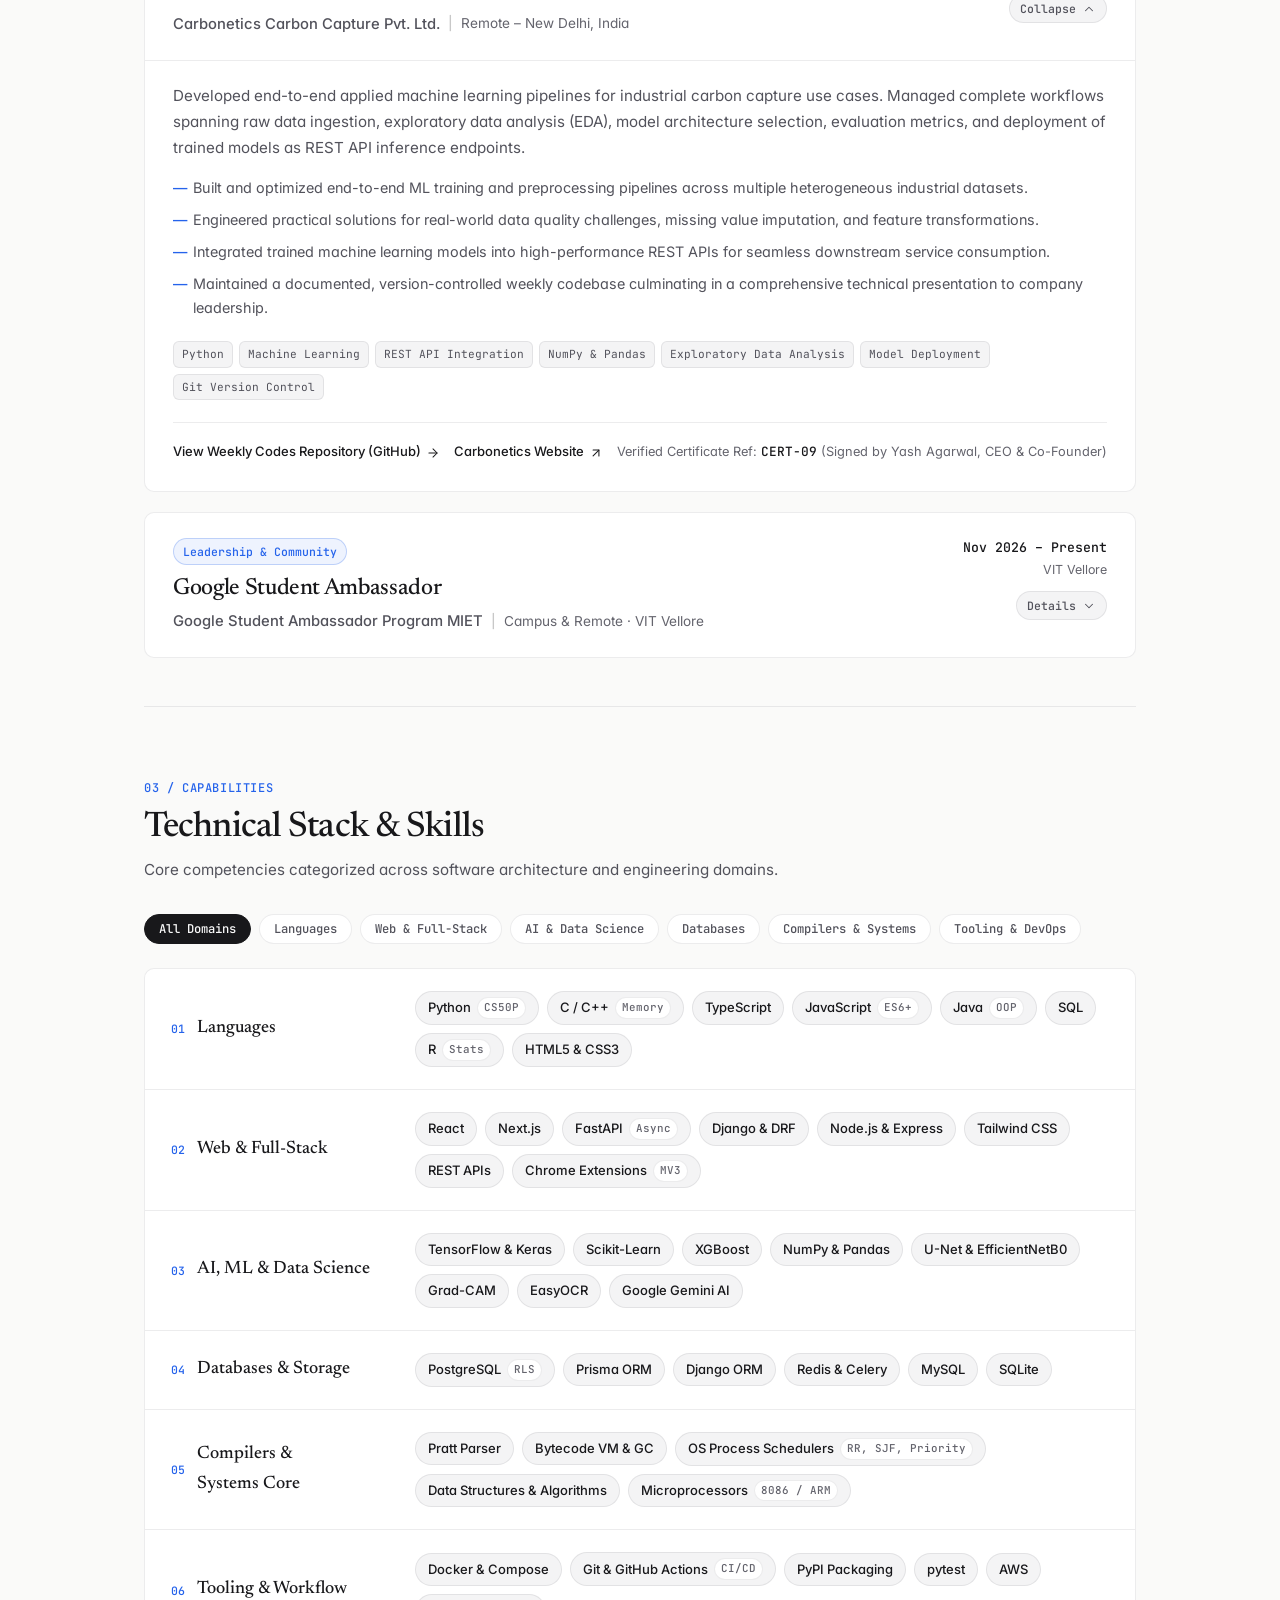
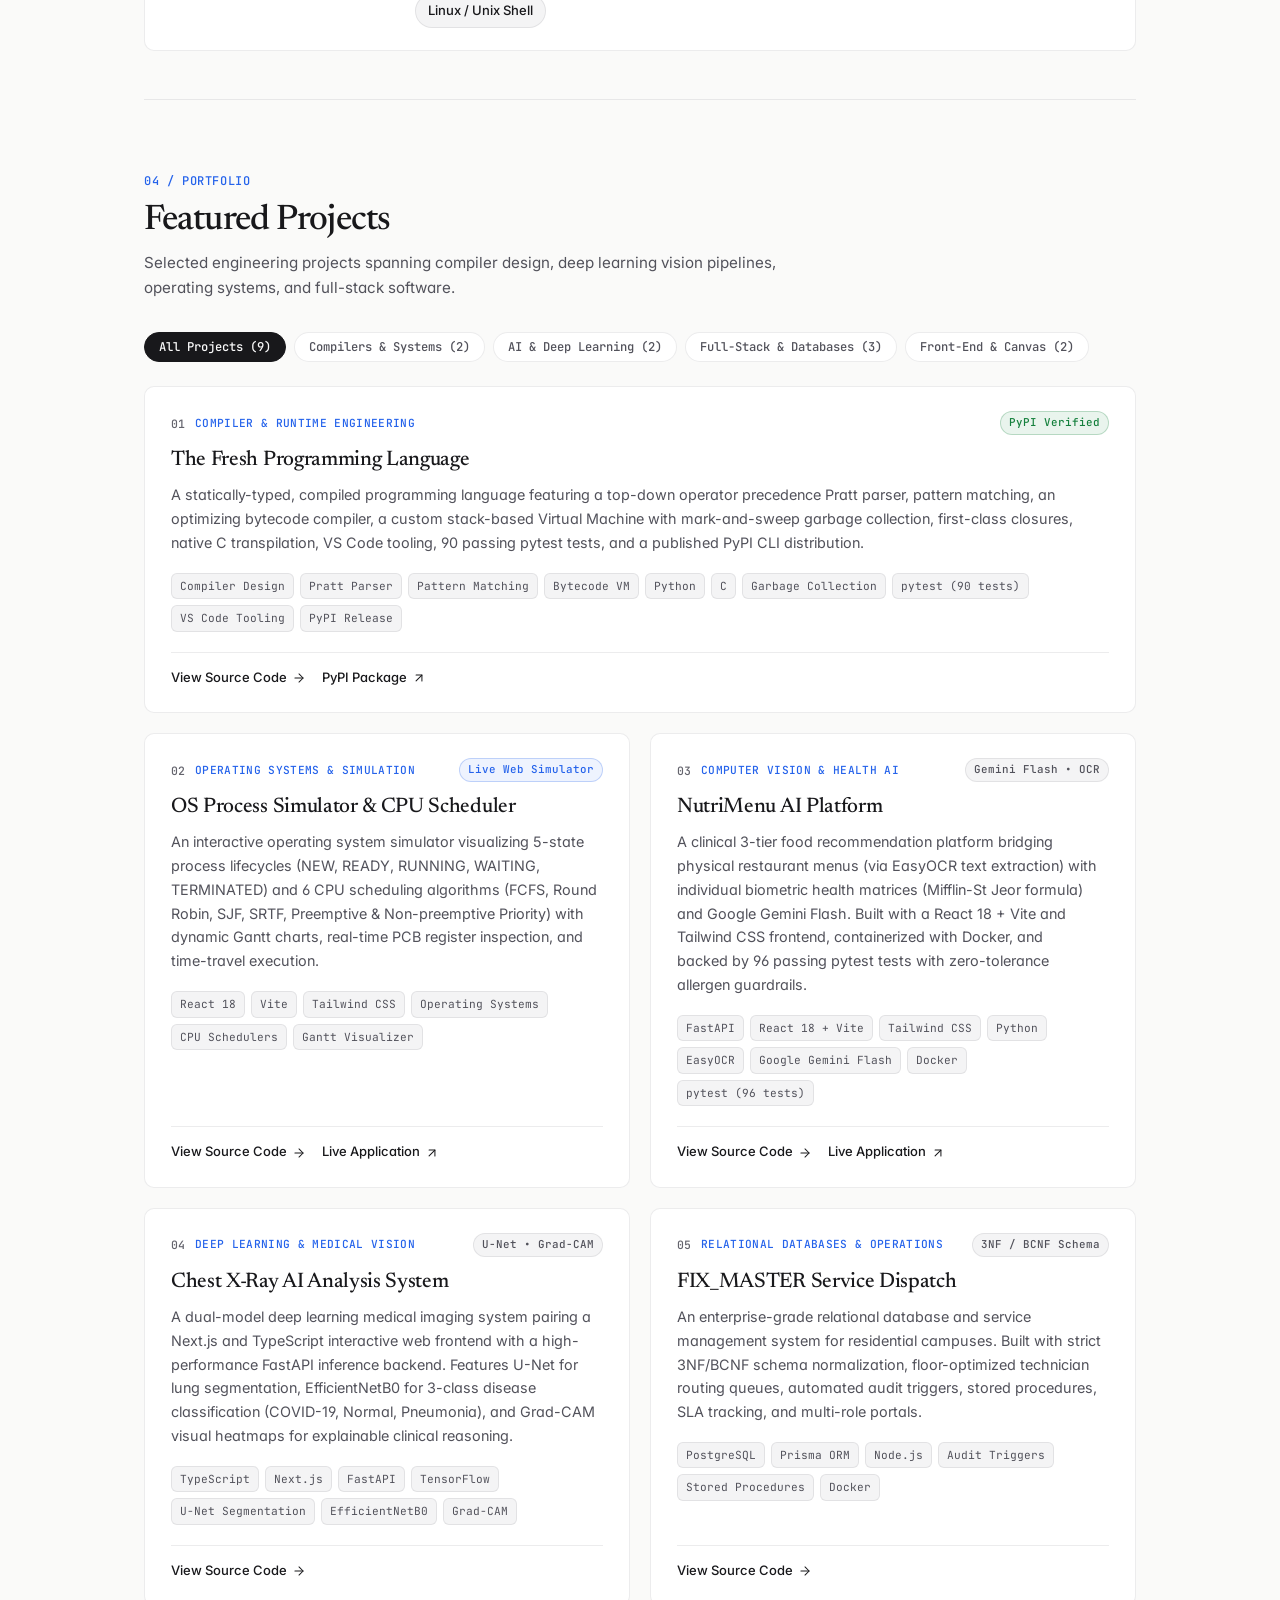
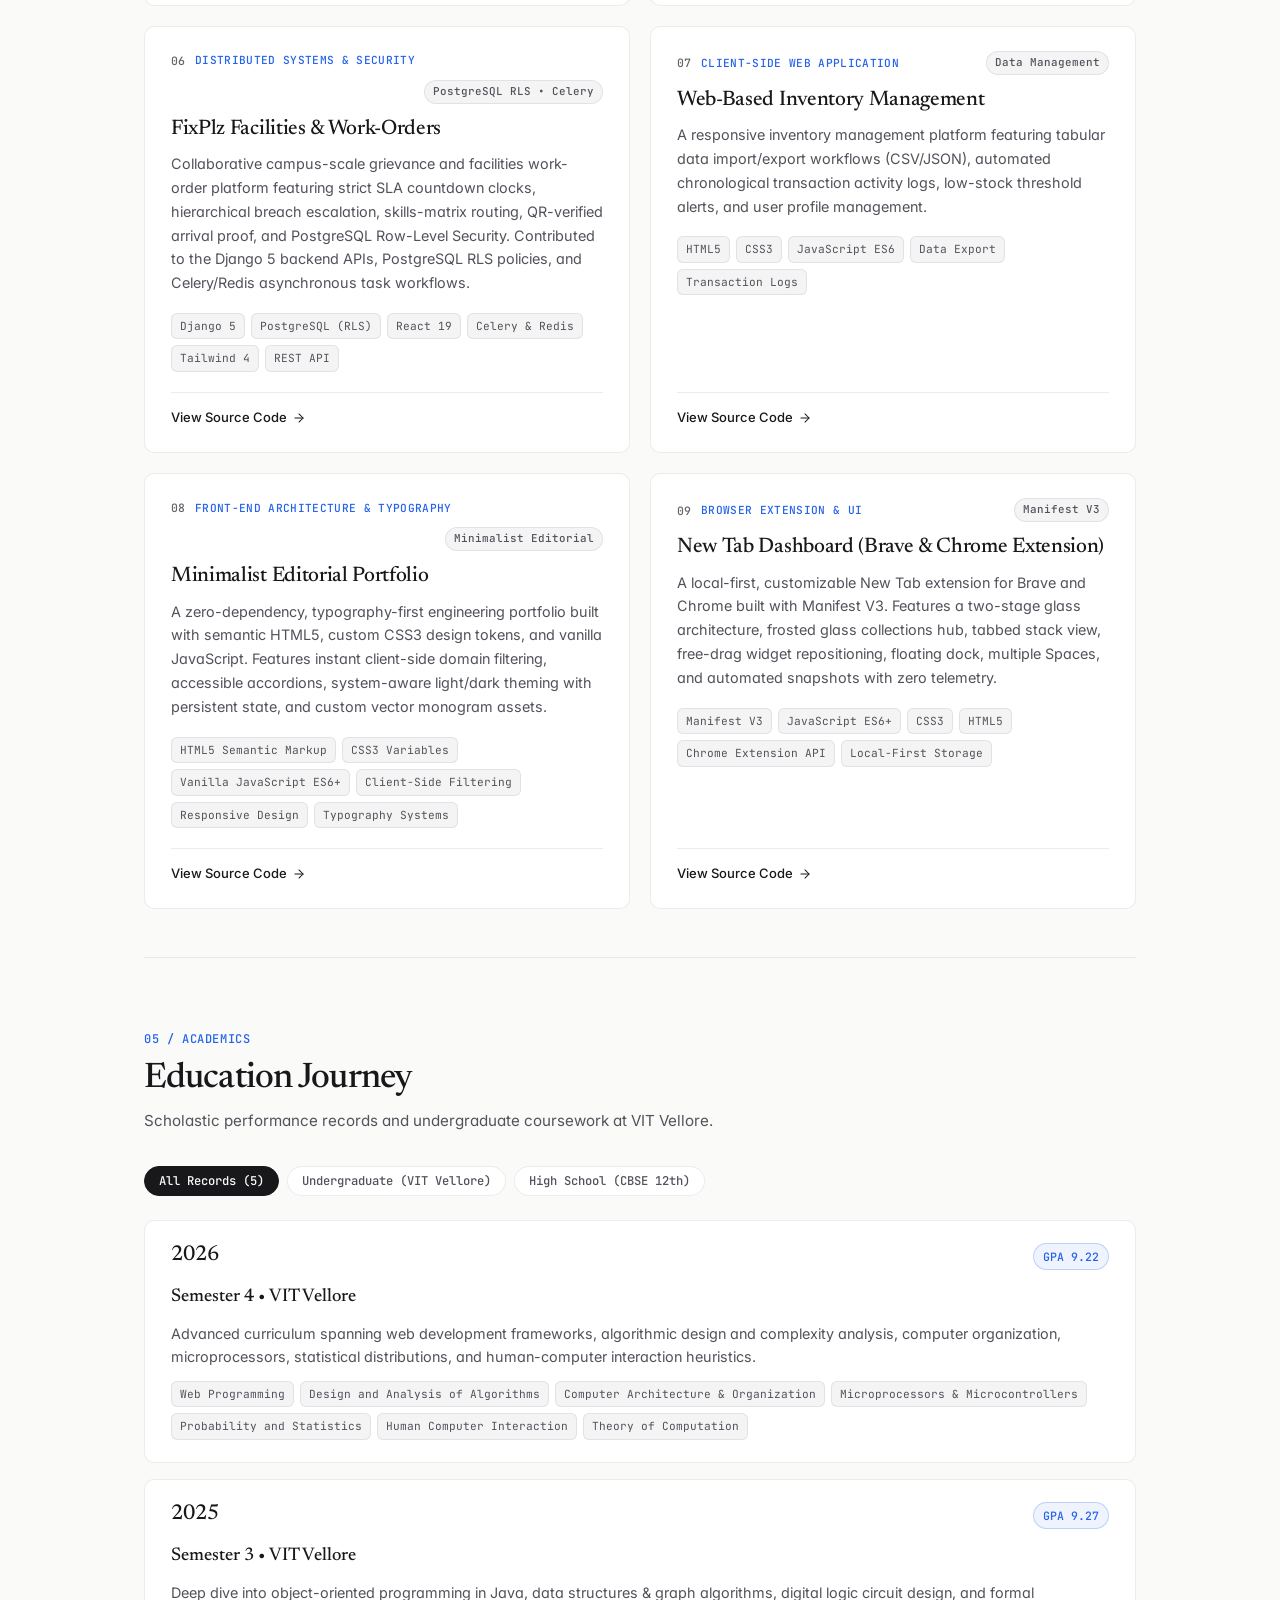
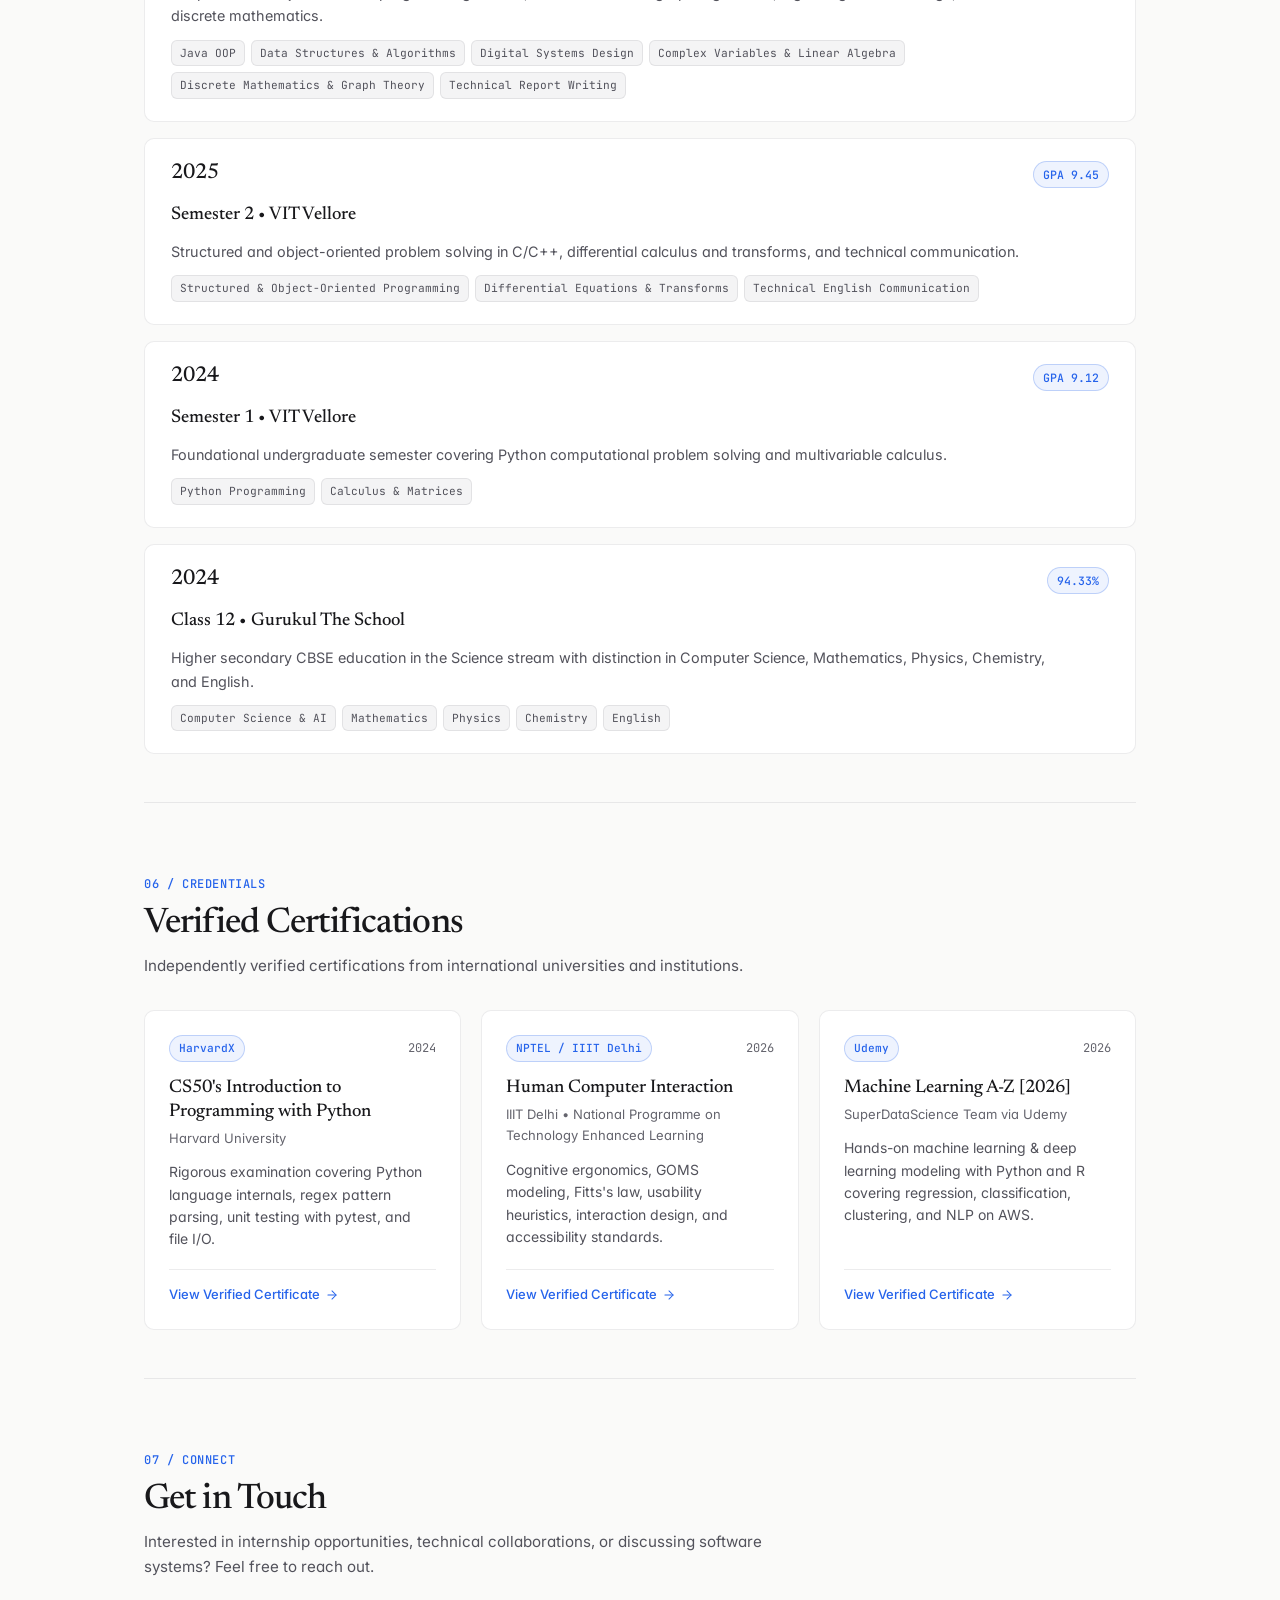
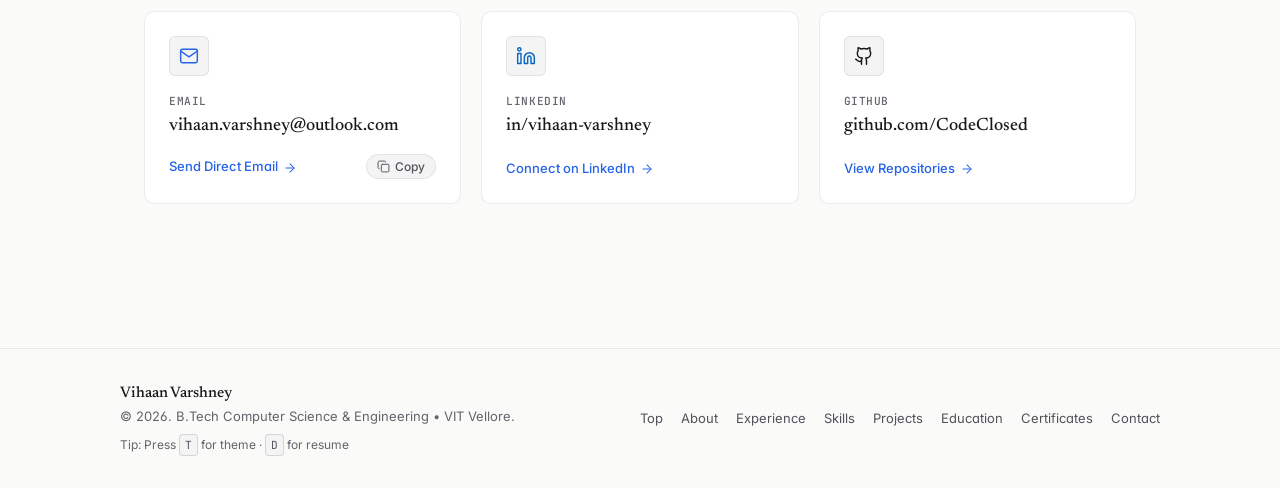
==== commit f993fca7: "Add clickable stack tags, resume preview modal, and section share links" ====
--- a/index.html
+++ b/index.html
@@ -177,6 +177,10 @@
           <svg class="lucide-icon" width="15" height="15" viewBox="0 0 24 24" fill="none" stroke="currentColor" stroke-width="1.75" stroke-linecap="round" stroke-linejoin="round" aria-hidden="true"><path d="M21 15v4a2 2 0 0 1-2 2H5a2 2 0 0 1-2-2v-4"/><polyline points="7 10 12 15 17 10"/><line x1="12" x2="12" y1="15" y2="3"/></svg>
           <span>Download Resume</span>
         </a>
+        <button type="button" id="previewResumeBtn" class="btn-link">
+          <svg class="lucide-icon" width="14" height="14" viewBox="0 0 24 24" fill="none" stroke="currentColor" stroke-width="1.75" stroke-linecap="round" stroke-linejoin="round" aria-hidden="true"><path d="M2 12s3-7 10-7 10 7 10 7-3 7-10 7-10-7-10-7Z"/><circle cx="12" cy="12" r="3"/></svg>
+          <span>Preview Resume</span>
+        </button>
         <a href="https://github.com/CodeClosed" target="_blank" rel="noopener noreferrer" class="btn-link">
           <span>GitHub</span>
           <svg class="lucide-icon external-icon" width="14" height="14" viewBox="0 0 24 24" fill="none" stroke="currentColor" stroke-width="1.75" stroke-linecap="round" stroke-linejoin="round" aria-hidden="true"><path d="M7 7h10v10"/><path d="M7 17 17 7"/></svg>
@@ -513,6 +517,7 @@
         <button type="button" class="filter-pill-btn" data-filter="frontend" aria-pressed="false">Front-End &amp; Canvas (2)</button>
       </div>
       <div class="sr-only filter-status" aria-live="polite" id="projectsFilterStatus" data-filter-status="projects"></div>
+      <div id="activeTagBanner" class="active-tag-banner" hidden></div>
 
       <div class="projects-editorial-list">
 
@@ -1046,6 +1051,18 @@
 
   </main>
 
+  <!-- Resume Preview Modal -->
+  <dialog id="resumePreviewModal" class="resume-modal" aria-labelledby="resumeModalTitle">
+    <div class="resume-modal-header">
+      <span id="resumeModalTitle" class="resume-modal-title">Resume &mdash; Vihaan Varshney</span>
+      <div class="resume-modal-actions">
+        <a href="Resume.pdf" download="Vihaan_Varshney_Resume.pdf" class="btn-primary btn-sm">Download PDF</a>
+        <button type="button" id="closeResumeModalBtn" class="btn-secondary btn-sm" aria-label="Close resume preview">Close</button>
+      </div>
+    </div>
+    <iframe id="resumePreviewFrame" class="resume-modal-frame" title="Vihaan Varshney Resume PDF"></iframe>
+  </dialog>
+
   <!-- Clean Toast Notification -->
   <div id="toastNotification" class="toast-popup" role="status" aria-live="polite">
     <span id="toastMessage">Email copied to clipboard</span>
--- a/styles.css
+++ b/styles.css
@@ -1794,6 +1794,156 @@
   background: var(--bg-subtle);
   border: 1px solid var(--border-default);
   color: var(--text-secondary);
+}
+
+/* Clickable Project Stack Tags & Active Tag Banner */
+.projects-editorial-list .stack-tag {
+  cursor: pointer;
+  transition: color var(--duration-fast) var(--ease-out),
+              border-color var(--duration-fast) var(--ease-out),
+              background-color var(--duration-fast) var(--ease-out);
+}
+
+.projects-editorial-list .stack-tag:hover,
+.projects-editorial-list .stack-tag:focus-visible {
+  color: var(--text-primary);
+  border-color: var(--border-strong);
+}
+
+.projects-editorial-list .stack-tag.active-tag {
+  color: var(--accent-primary);
+  background: var(--accent-subtle);
+  border-color: var(--accent-border);
+}
+
+.active-tag-banner {
+  display: flex;
+  align-items: center;
+  justify-content: space-between;
+  gap: 12px;
+  margin-bottom: 18px;
+  padding: 10px 14px;
+  border-radius: var(--radius-sm);
+  background: var(--bg-surface);
+  border: 1px solid var(--border-subtle);
+  font-size: 0.85rem;
+  color: var(--text-secondary);
+}
+
+.active-tag-banner[hidden] {
+  display: none;
+}
+
+.active-tag-clear-btn {
+  font-family: var(--font-mono);
+  font-size: 0.75rem;
+  color: var(--accent-primary);
+  background: transparent;
+  border: 1px solid var(--accent-border);
+  border-radius: var(--radius-pill);
+  padding: 3px 10px;
+  cursor: pointer;
+}
+
+.active-tag-clear-btn:hover {
+  background: var(--accent-subtle);
+}
+
+/* Section Anchor (#) Copy Button */
+.section-heading {
+  display: inline-flex;
+  align-items: baseline;
+  gap: 10px;
+}
+
+.section-anchor-btn {
+  font-family: var(--font-mono);
+  font-size: 1rem;
+  font-weight: 500;
+  color: var(--text-muted);
+  background: transparent;
+  border: none;
+  padding: 2px 6px;
+  border-radius: var(--radius-sm);
+  cursor: pointer;
+  opacity: 0;
+  transition: opacity var(--duration-fast) var(--ease-out),
+              color var(--duration-fast) var(--ease-out);
+}
+
+.section-heading:hover .section-anchor-btn,
+.section-heading:focus-within .section-anchor-btn,
+.section-anchor-btn:focus-visible {
+  opacity: 1;
+}
+
+.section-anchor-btn:hover {
+  color: var(--accent-primary);
+}
+
+@media (hover: none) {
+  .section-anchor-btn {
+    opacity: 0.65;
+  }
+}
+
+/* Resume Preview Modal (<dialog>) */
+.resume-modal {
+  margin: auto;
+  width: min(920px, 94vw);
+  height: min(86vh, 880px);
+  padding: 0;
+  border: 1px solid var(--border-default);
+  border-radius: var(--radius-md);
+  background: var(--bg-surface);
+  color: var(--text-primary);
+  box-shadow: 0 24px 60px rgba(0, 0, 0, 0.35);
+  overflow: hidden;
+}
+
+.resume-modal[open] {
+  display: flex;
+  flex-direction: column;
+}
+
+.resume-modal::backdrop {
+  background: rgba(9, 9, 11, 0.65);
+  backdrop-filter: blur(4px);
+}
+
+.resume-modal-header {
+  display: flex;
+  align-items: center;
+  justify-content: space-between;
+  gap: 12px;
+  padding: 14px 18px;
+  border-bottom: 1px solid var(--border-subtle);
+  background: var(--bg-surface);
+}
+
+.resume-modal-title {
+  font-family: var(--font-serif);
+  font-size: 1.15rem;
+  font-weight: 500;
+}
+
+.resume-modal-actions {
+  display: flex;
+  align-items: center;
+  gap: 8px;
+}
+
+.btn-sm {
+  min-height: 32px;
+  padding: 6px 12px;
+  font-size: 0.78rem;
+}
+
+.resume-modal-frame {
+  flex: 1;
+  width: 100%;
+  border: none;
+  background: #ffffff;
 }
 
 /* --------------------------------------------------------------------------
@@ -2088,6 +2238,9 @@
   .site-header,
   .mobile-menu,
   .filter-pills-bar,
+  .active-tag-banner,
+  .section-anchor-btn,
+  .resume-modal,
   .toast-popup,
   .back-to-top-btn,
   .hero-actions,
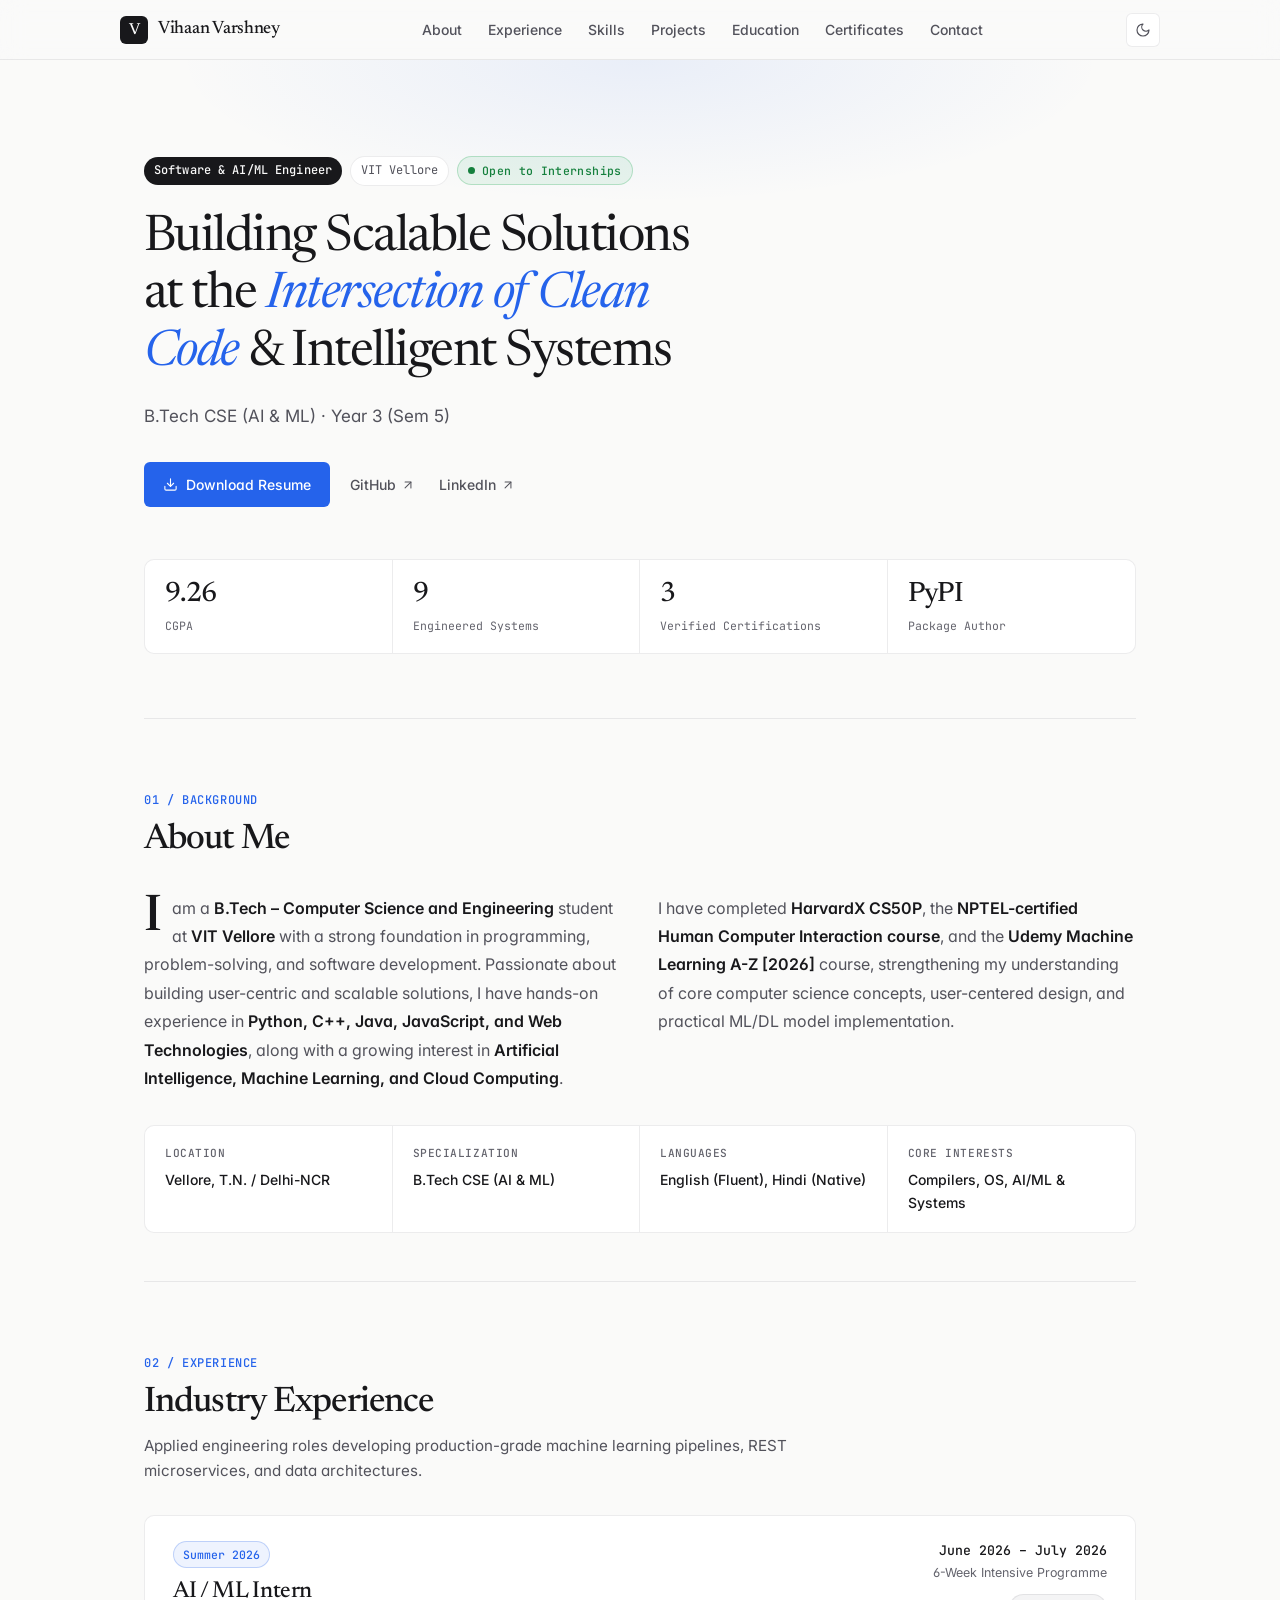
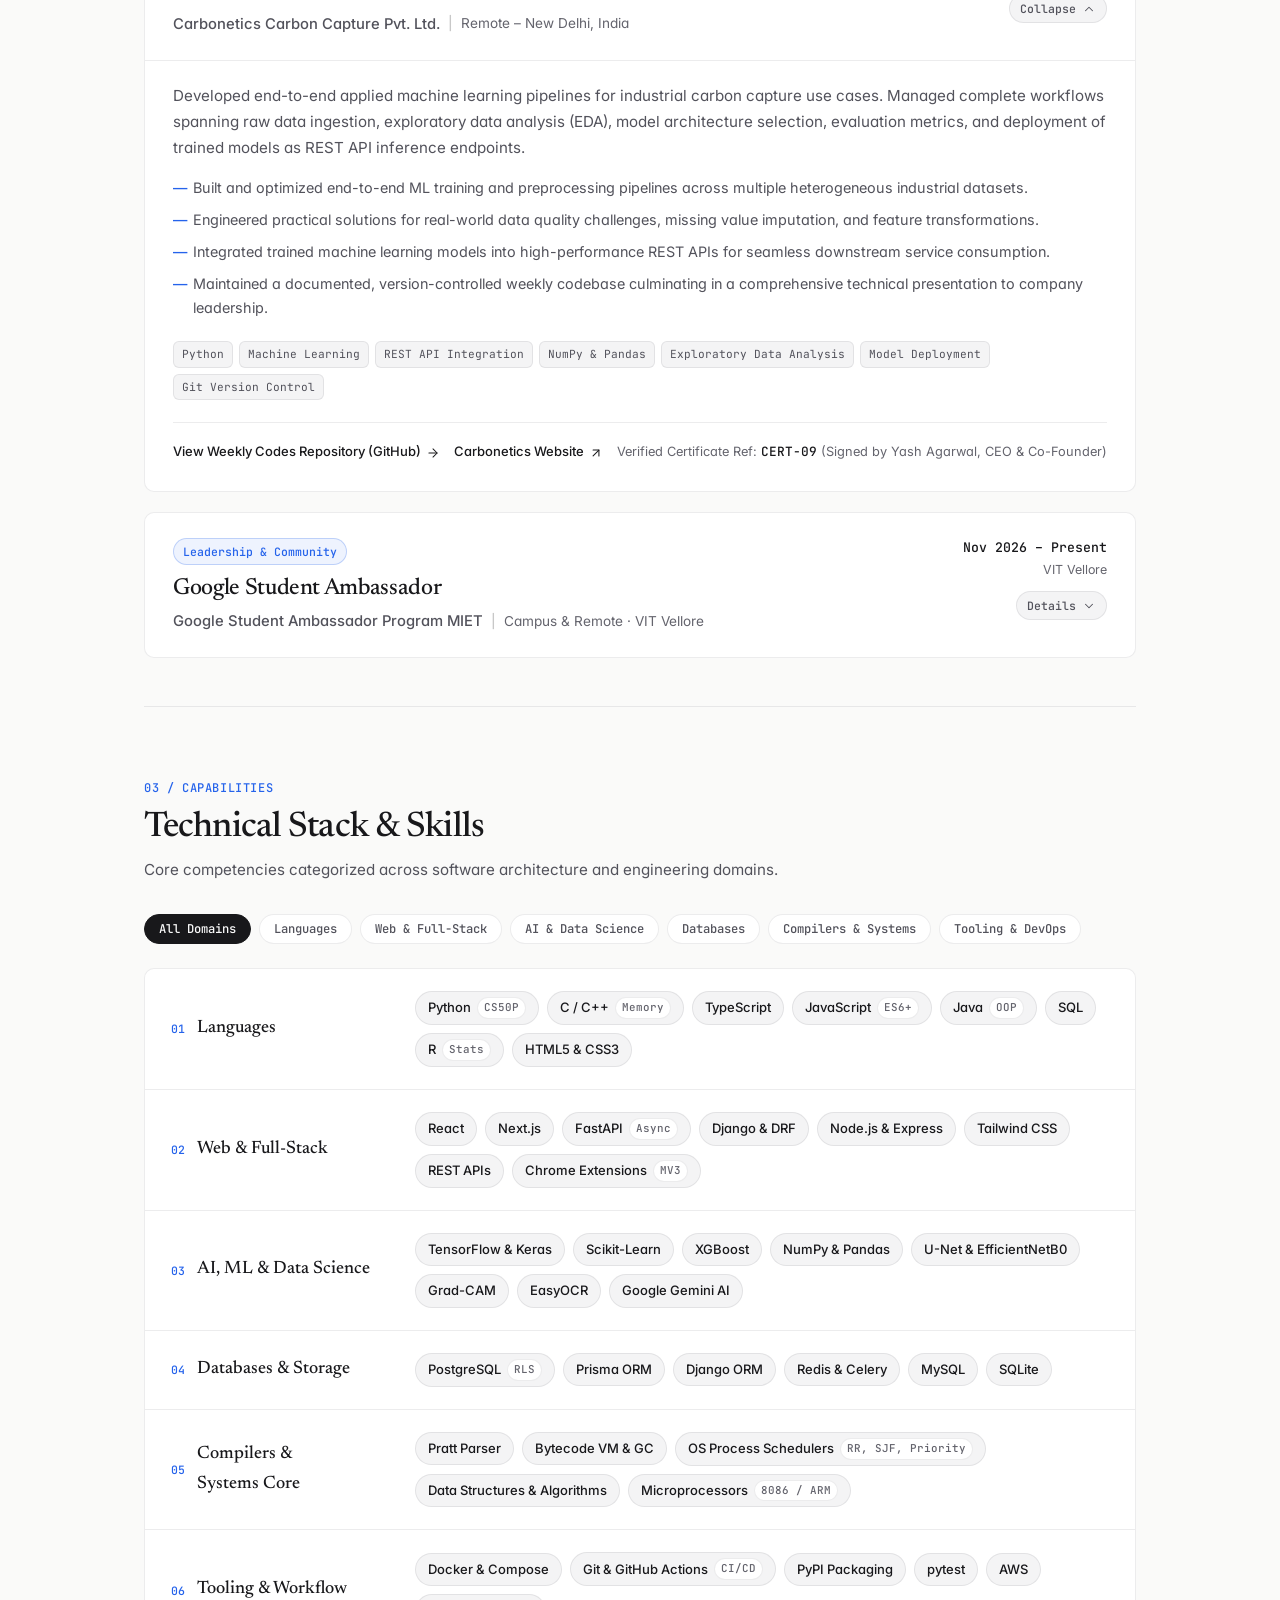
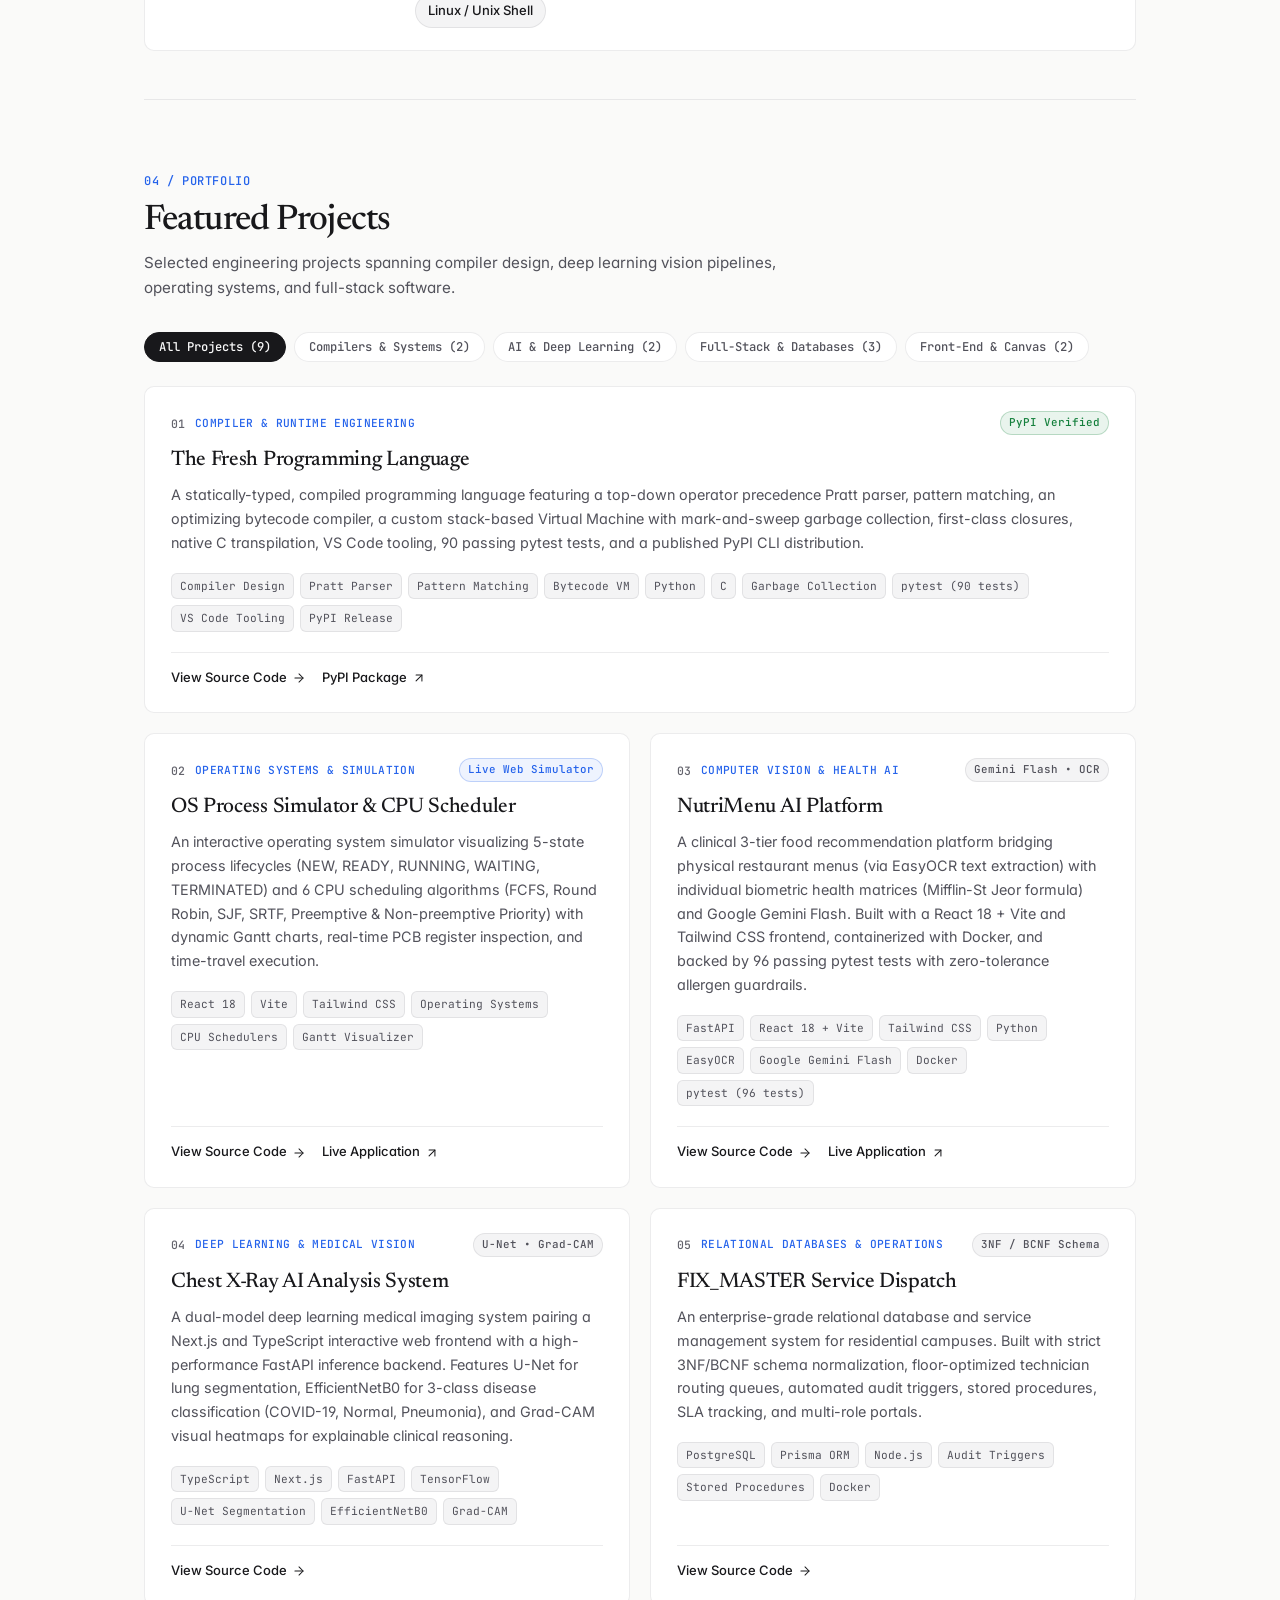
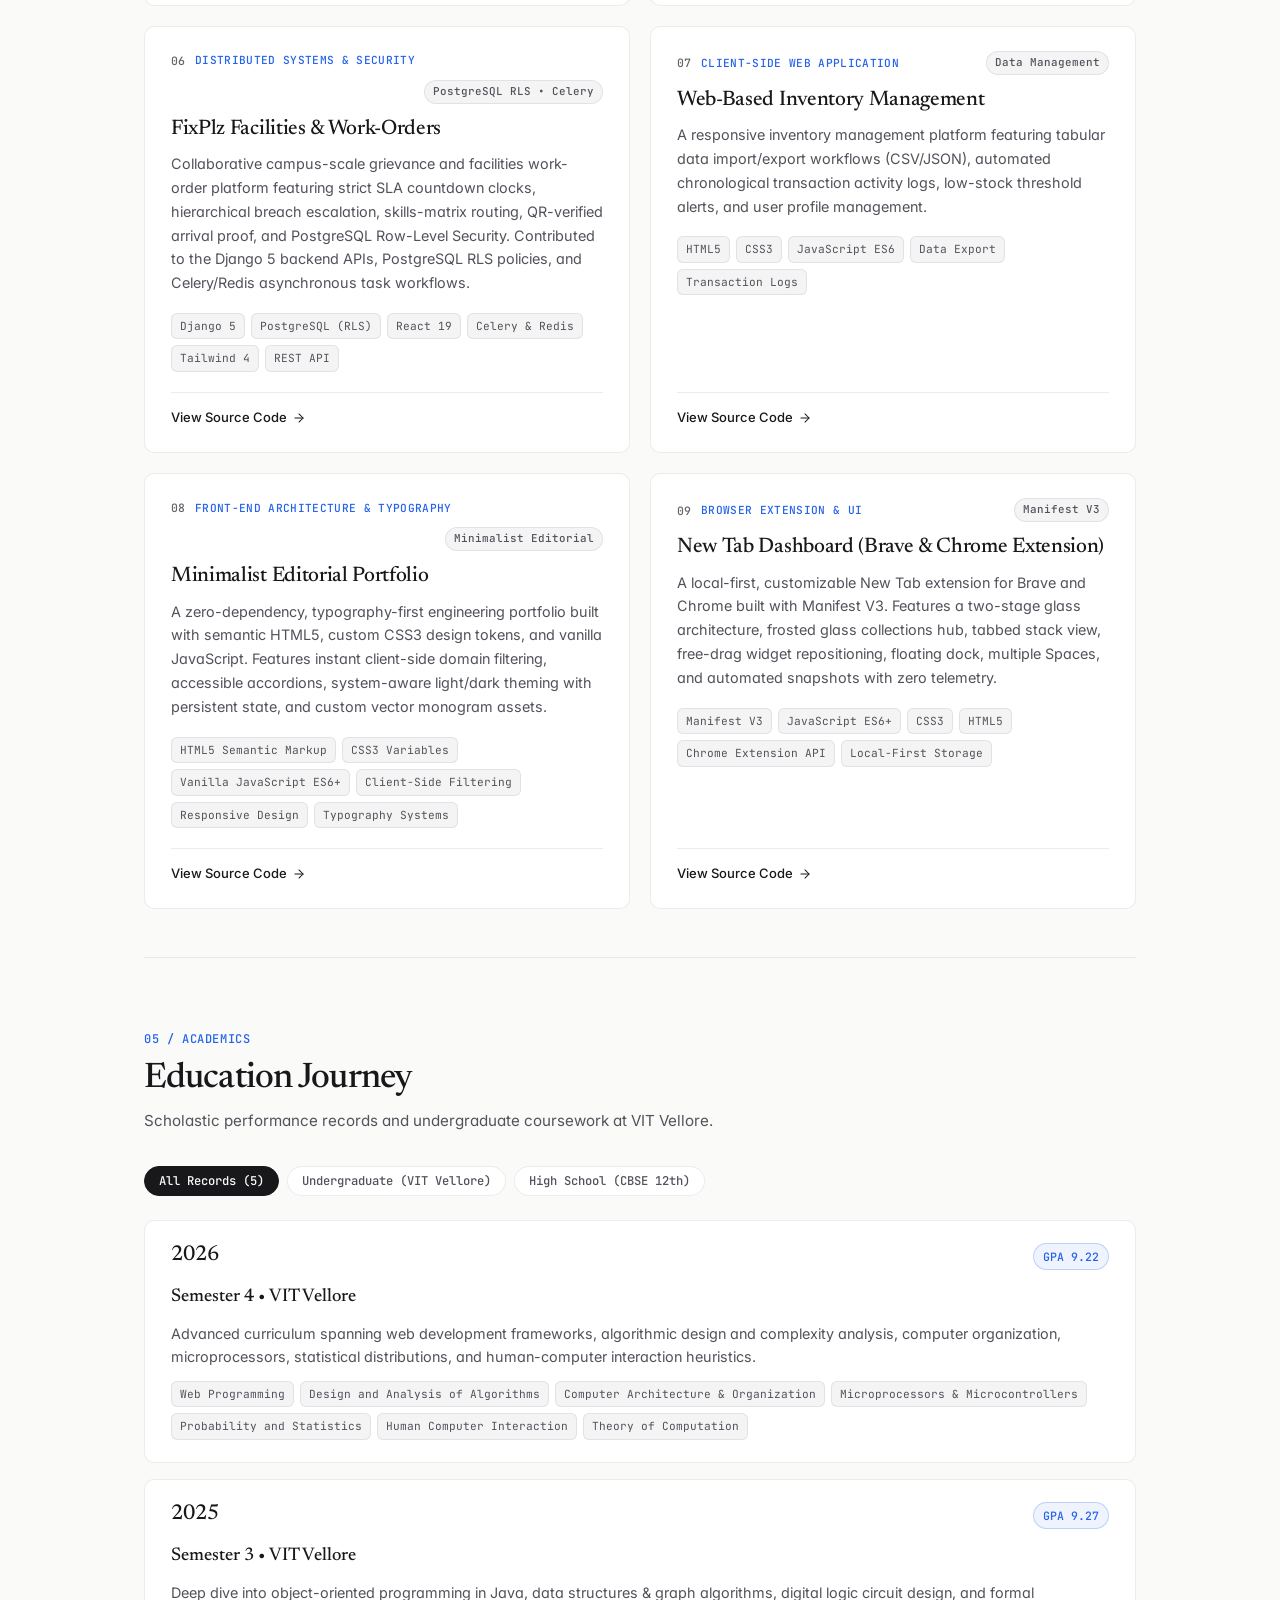
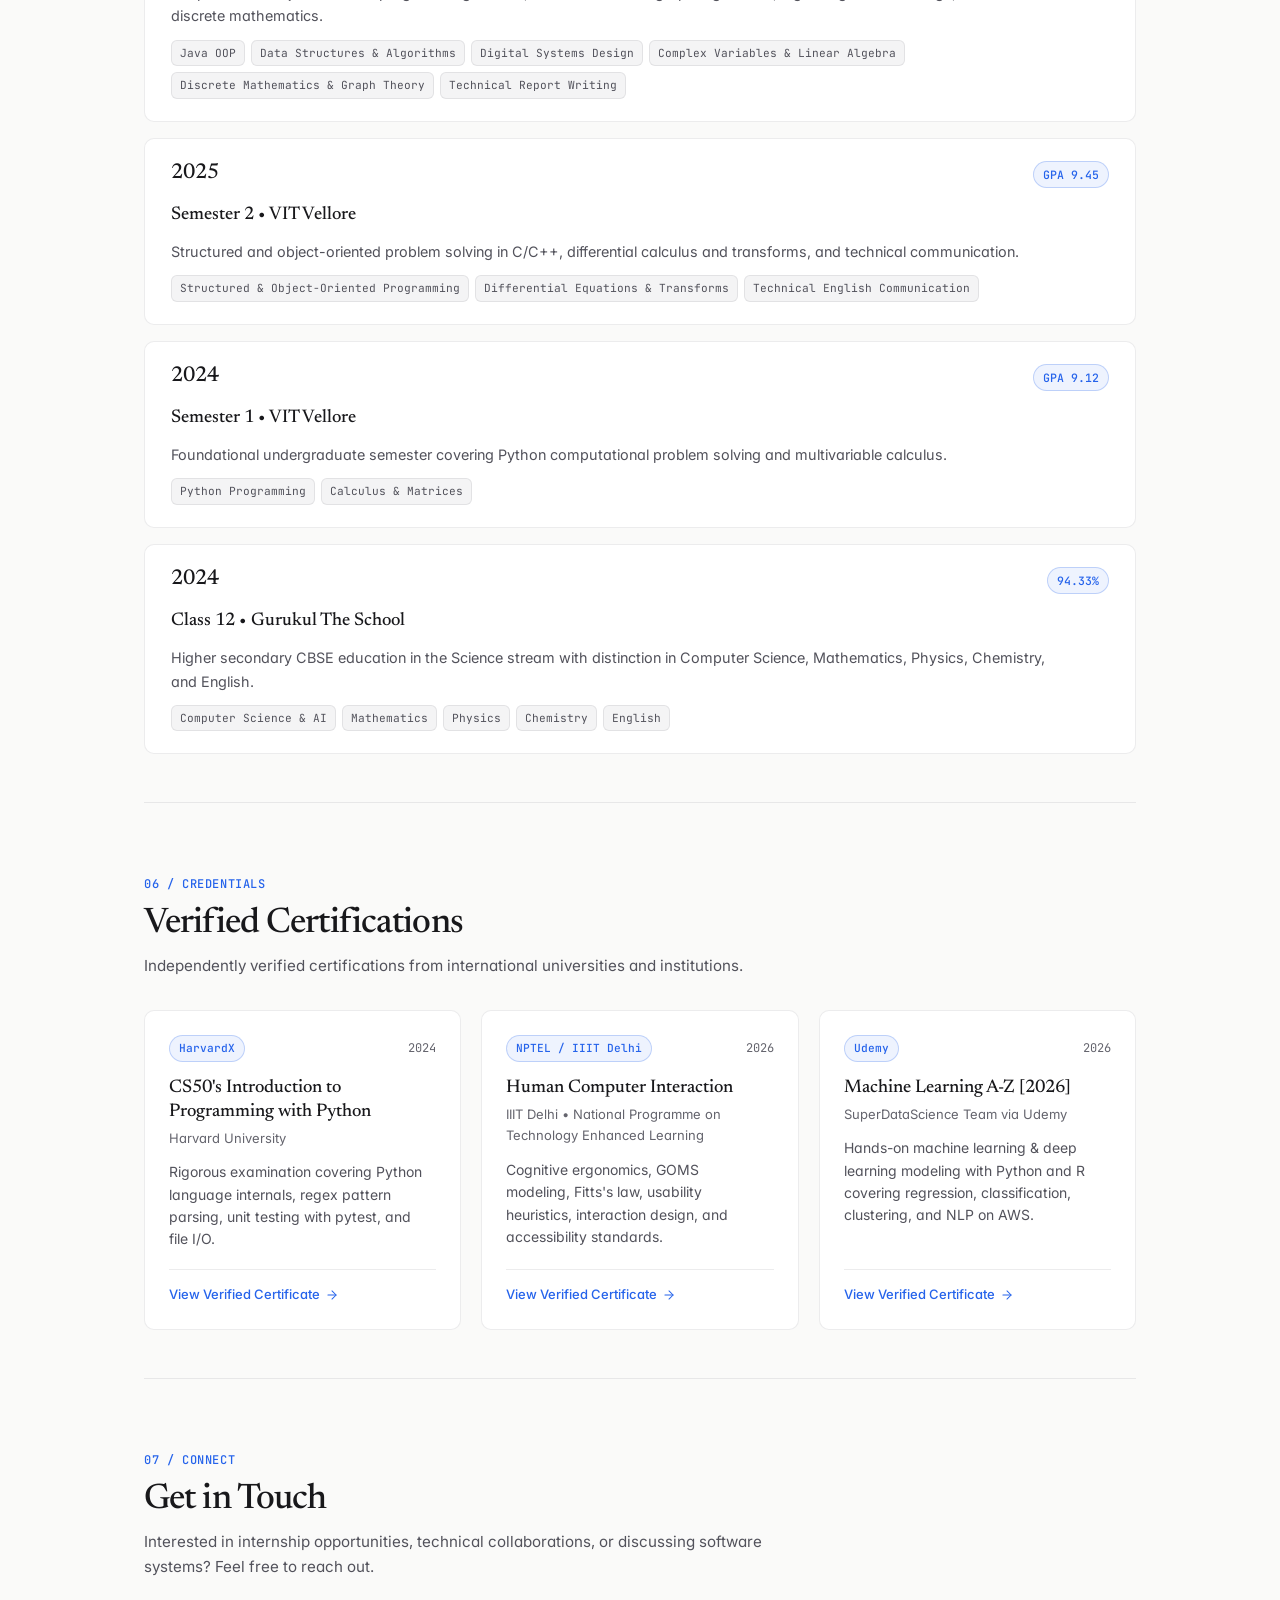
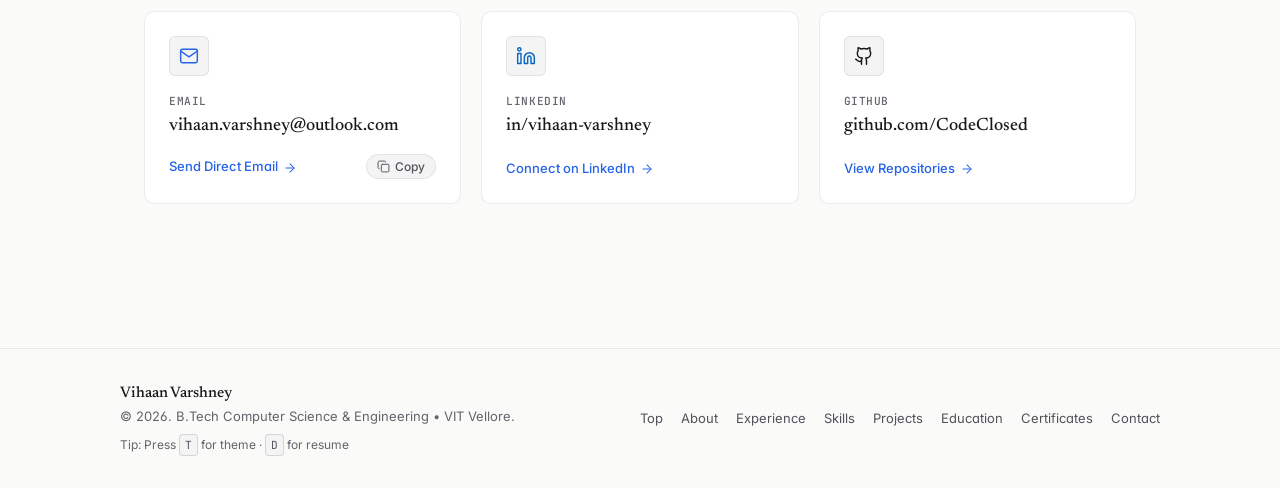
==== commit 3a7483c7: "Revert "Add clickable stack tags, resume preview modal, and section share links" This reverts commit" ====
--- a/index.html
+++ b/index.html
@@ -177,10 +177,6 @@
           <svg class="lucide-icon" width="15" height="15" viewBox="0 0 24 24" fill="none" stroke="currentColor" stroke-width="1.75" stroke-linecap="round" stroke-linejoin="round" aria-hidden="true"><path d="M21 15v4a2 2 0 0 1-2 2H5a2 2 0 0 1-2-2v-4"/><polyline points="7 10 12 15 17 10"/><line x1="12" x2="12" y1="15" y2="3"/></svg>
           <span>Download Resume</span>
         </a>
-        <button type="button" id="previewResumeBtn" class="btn-link">
-          <svg class="lucide-icon" width="14" height="14" viewBox="0 0 24 24" fill="none" stroke="currentColor" stroke-width="1.75" stroke-linecap="round" stroke-linejoin="round" aria-hidden="true"><path d="M2 12s3-7 10-7 10 7 10 7-3 7-10 7-10-7-10-7Z"/><circle cx="12" cy="12" r="3"/></svg>
-          <span>Preview Resume</span>
-        </button>
         <a href="https://github.com/CodeClosed" target="_blank" rel="noopener noreferrer" class="btn-link">
           <span>GitHub</span>
           <svg class="lucide-icon external-icon" width="14" height="14" viewBox="0 0 24 24" fill="none" stroke="currentColor" stroke-width="1.75" stroke-linecap="round" stroke-linejoin="round" aria-hidden="true"><path d="M7 7h10v10"/><path d="M7 17 17 7"/></svg>
@@ -517,7 +513,6 @@
         <button type="button" class="filter-pill-btn" data-filter="frontend" aria-pressed="false">Front-End &amp; Canvas (2)</button>
       </div>
       <div class="sr-only filter-status" aria-live="polite" id="projectsFilterStatus" data-filter-status="projects"></div>
-      <div id="activeTagBanner" class="active-tag-banner" hidden></div>
 
       <div class="projects-editorial-list">
 
@@ -1051,18 +1046,6 @@
 
   </main>
 
-  <!-- Resume Preview Modal -->
-  <dialog id="resumePreviewModal" class="resume-modal" aria-labelledby="resumeModalTitle">
-    <div class="resume-modal-header">
-      <span id="resumeModalTitle" class="resume-modal-title">Resume &mdash; Vihaan Varshney</span>
-      <div class="resume-modal-actions">
-        <a href="Resume.pdf" download="Vihaan_Varshney_Resume.pdf" class="btn-primary btn-sm">Download PDF</a>
-        <button type="button" id="closeResumeModalBtn" class="btn-secondary btn-sm" aria-label="Close resume preview">Close</button>
-      </div>
-    </div>
-    <iframe id="resumePreviewFrame" class="resume-modal-frame" title="Vihaan Varshney Resume PDF"></iframe>
-  </dialog>
-
   <!-- Clean Toast Notification -->
   <div id="toastNotification" class="toast-popup" role="status" aria-live="polite">
     <span id="toastMessage">Email copied to clipboard</span>
--- a/styles.css
+++ b/styles.css
@@ -665,8 +665,12 @@
 .btn-link {
   display: inline-flex;
   align-items: center;
-  gap: 4px;
+  gap: 5px;
   color: var(--text-secondary);
+  background: transparent;
+  border: none;
+  font-family: inherit;
+  cursor: pointer;
   text-decoration: none;
   font-size: 0.875rem;
   font-weight: 500;
@@ -1794,156 +1798,6 @@
   background: var(--bg-subtle);
   border: 1px solid var(--border-default);
   color: var(--text-secondary);
-}
-
-/* Clickable Project Stack Tags & Active Tag Banner */
-.projects-editorial-list .stack-tag {
-  cursor: pointer;
-  transition: color var(--duration-fast) var(--ease-out),
-              border-color var(--duration-fast) var(--ease-out),
-              background-color var(--duration-fast) var(--ease-out);
-}
-
-.projects-editorial-list .stack-tag:hover,
-.projects-editorial-list .stack-tag:focus-visible {
-  color: var(--text-primary);
-  border-color: var(--border-strong);
-}
-
-.projects-editorial-list .stack-tag.active-tag {
-  color: var(--accent-primary);
-  background: var(--accent-subtle);
-  border-color: var(--accent-border);
-}
-
-.active-tag-banner {
-  display: flex;
-  align-items: center;
-  justify-content: space-between;
-  gap: 12px;
-  margin-bottom: 18px;
-  padding: 10px 14px;
-  border-radius: var(--radius-sm);
-  background: var(--bg-surface);
-  border: 1px solid var(--border-subtle);
-  font-size: 0.85rem;
-  color: var(--text-secondary);
-}
-
-.active-tag-banner[hidden] {
-  display: none;
-}
-
-.active-tag-clear-btn {
-  font-family: var(--font-mono);
-  font-size: 0.75rem;
-  color: var(--accent-primary);
-  background: transparent;
-  border: 1px solid var(--accent-border);
-  border-radius: var(--radius-pill);
-  padding: 3px 10px;
-  cursor: pointer;
-}
-
-.active-tag-clear-btn:hover {
-  background: var(--accent-subtle);
-}
-
-/* Section Anchor (#) Copy Button */
-.section-heading {
-  display: inline-flex;
-  align-items: baseline;
-  gap: 10px;
-}
-
-.section-anchor-btn {
-  font-family: var(--font-mono);
-  font-size: 1rem;
-  font-weight: 500;
-  color: var(--text-muted);
-  background: transparent;
-  border: none;
-  padding: 2px 6px;
-  border-radius: var(--radius-sm);
-  cursor: pointer;
-  opacity: 0;
-  transition: opacity var(--duration-fast) var(--ease-out),
-              color var(--duration-fast) var(--ease-out);
-}
-
-.section-heading:hover .section-anchor-btn,
-.section-heading:focus-within .section-anchor-btn,
-.section-anchor-btn:focus-visible {
-  opacity: 1;
-}
-
-.section-anchor-btn:hover {
-  color: var(--accent-primary);
-}
-
-@media (hover: none) {
-  .section-anchor-btn {
-    opacity: 0.65;
-  }
-}
-
-/* Resume Preview Modal (<dialog>) */
-.resume-modal {
-  margin: auto;
-  width: min(920px, 94vw);
-  height: min(86vh, 880px);
-  padding: 0;
-  border: 1px solid var(--border-default);
-  border-radius: var(--radius-md);
-  background: var(--bg-surface);
-  color: var(--text-primary);
-  box-shadow: 0 24px 60px rgba(0, 0, 0, 0.35);
-  overflow: hidden;
-}
-
-.resume-modal[open] {
-  display: flex;
-  flex-direction: column;
-}
-
-.resume-modal::backdrop {
-  background: rgba(9, 9, 11, 0.65);
-  backdrop-filter: blur(4px);
-}
-
-.resume-modal-header {
-  display: flex;
-  align-items: center;
-  justify-content: space-between;
-  gap: 12px;
-  padding: 14px 18px;
-  border-bottom: 1px solid var(--border-subtle);
-  background: var(--bg-surface);
-}
-
-.resume-modal-title {
-  font-family: var(--font-serif);
-  font-size: 1.15rem;
-  font-weight: 500;
-}
-
-.resume-modal-actions {
-  display: flex;
-  align-items: center;
-  gap: 8px;
-}
-
-.btn-sm {
-  min-height: 32px;
-  padding: 6px 12px;
-  font-size: 0.78rem;
-}
-
-.resume-modal-frame {
-  flex: 1;
-  width: 100%;
-  border: none;
-  background: #ffffff;
 }
 
 /* --------------------------------------------------------------------------
@@ -2238,9 +2092,6 @@
   .site-header,
   .mobile-menu,
   .filter-pills-bar,
-  .active-tag-banner,
-  .section-anchor-btn,
-  .resume-modal,
   .toast-popup,
   .back-to-top-btn,
   .hero-actions,
